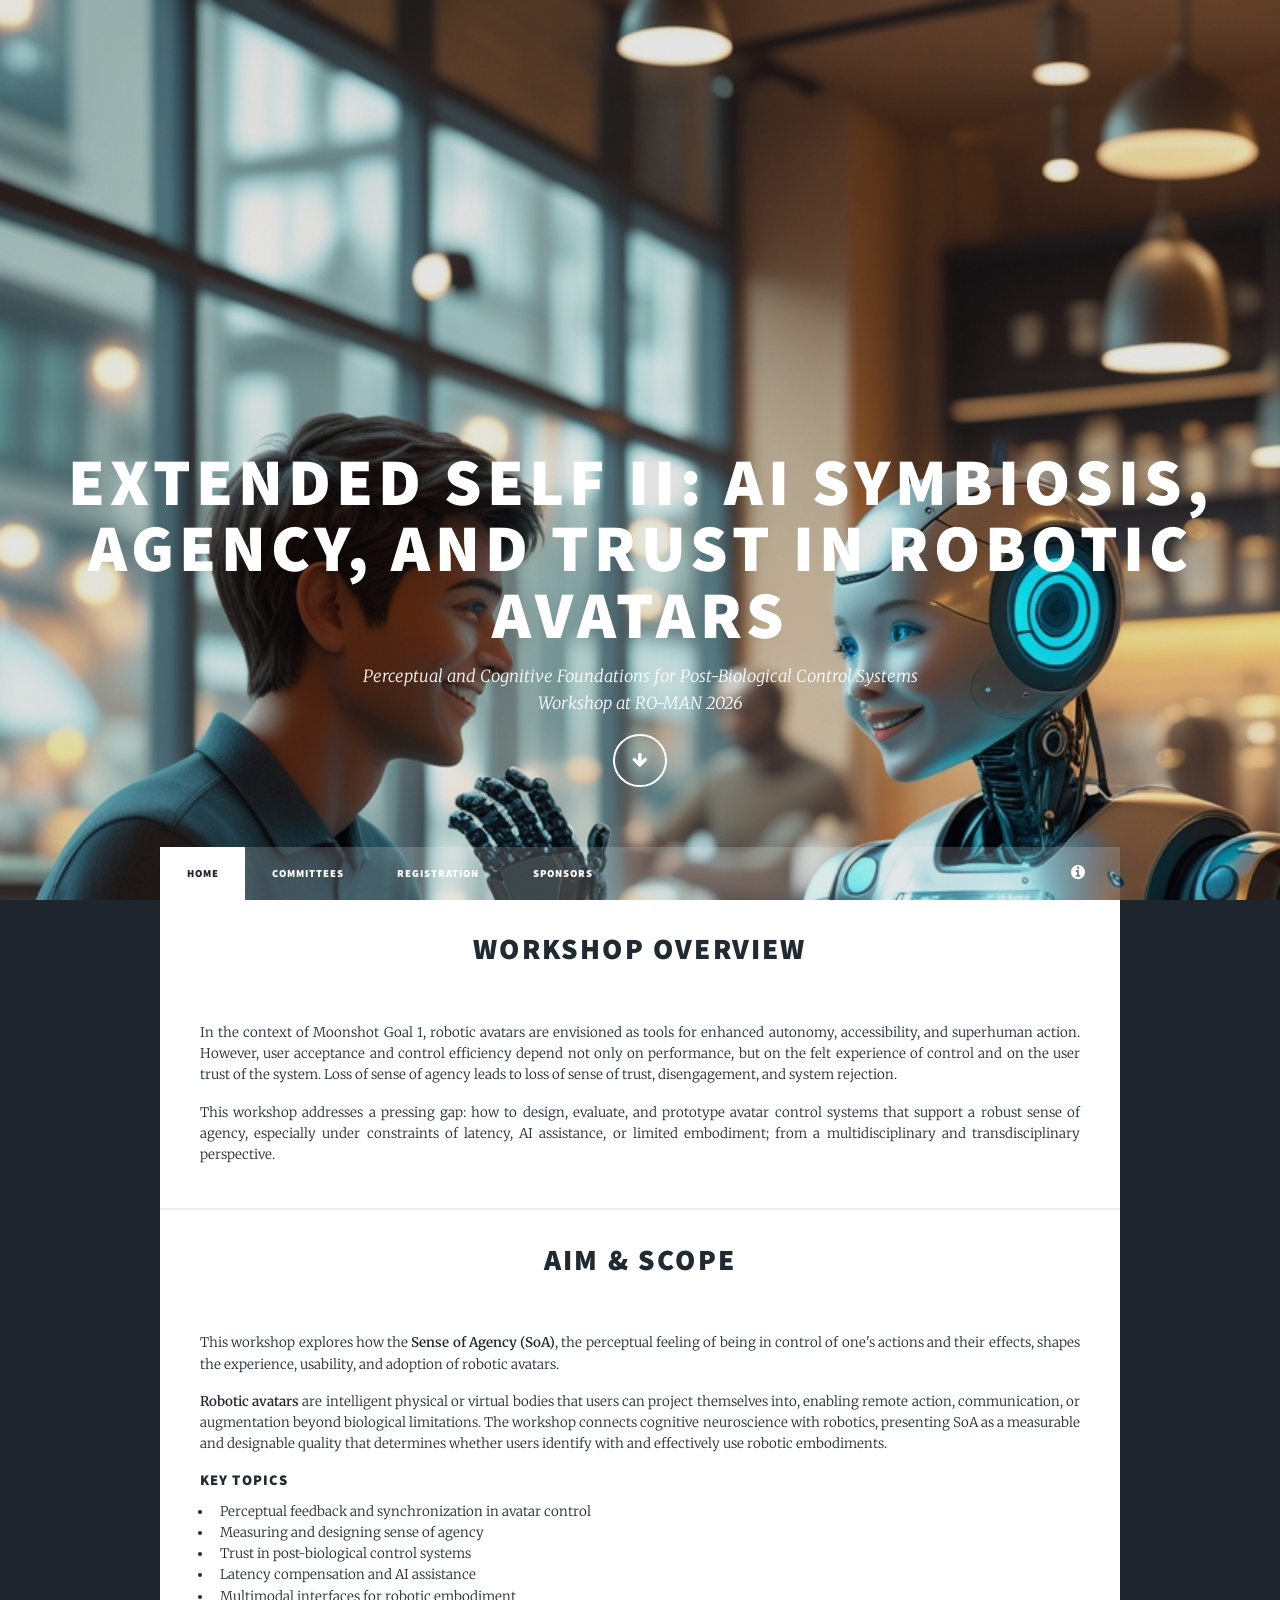
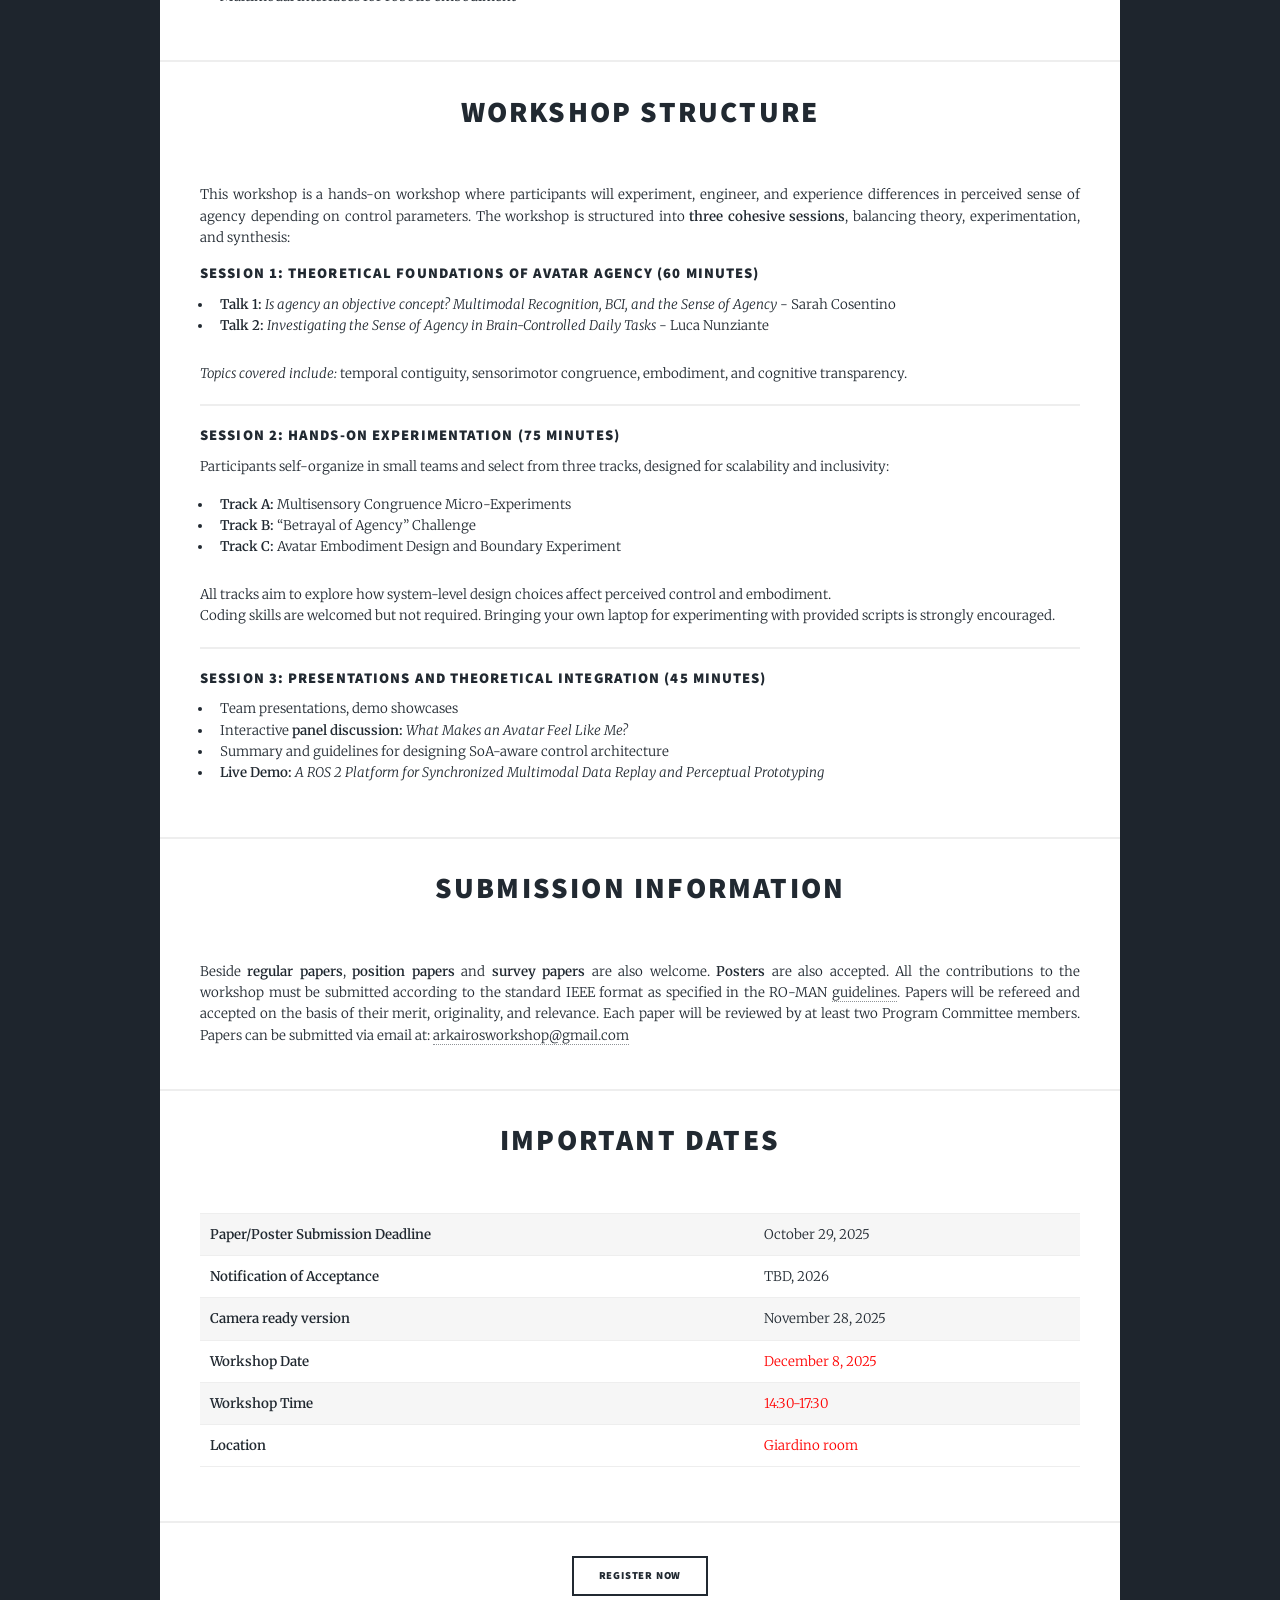
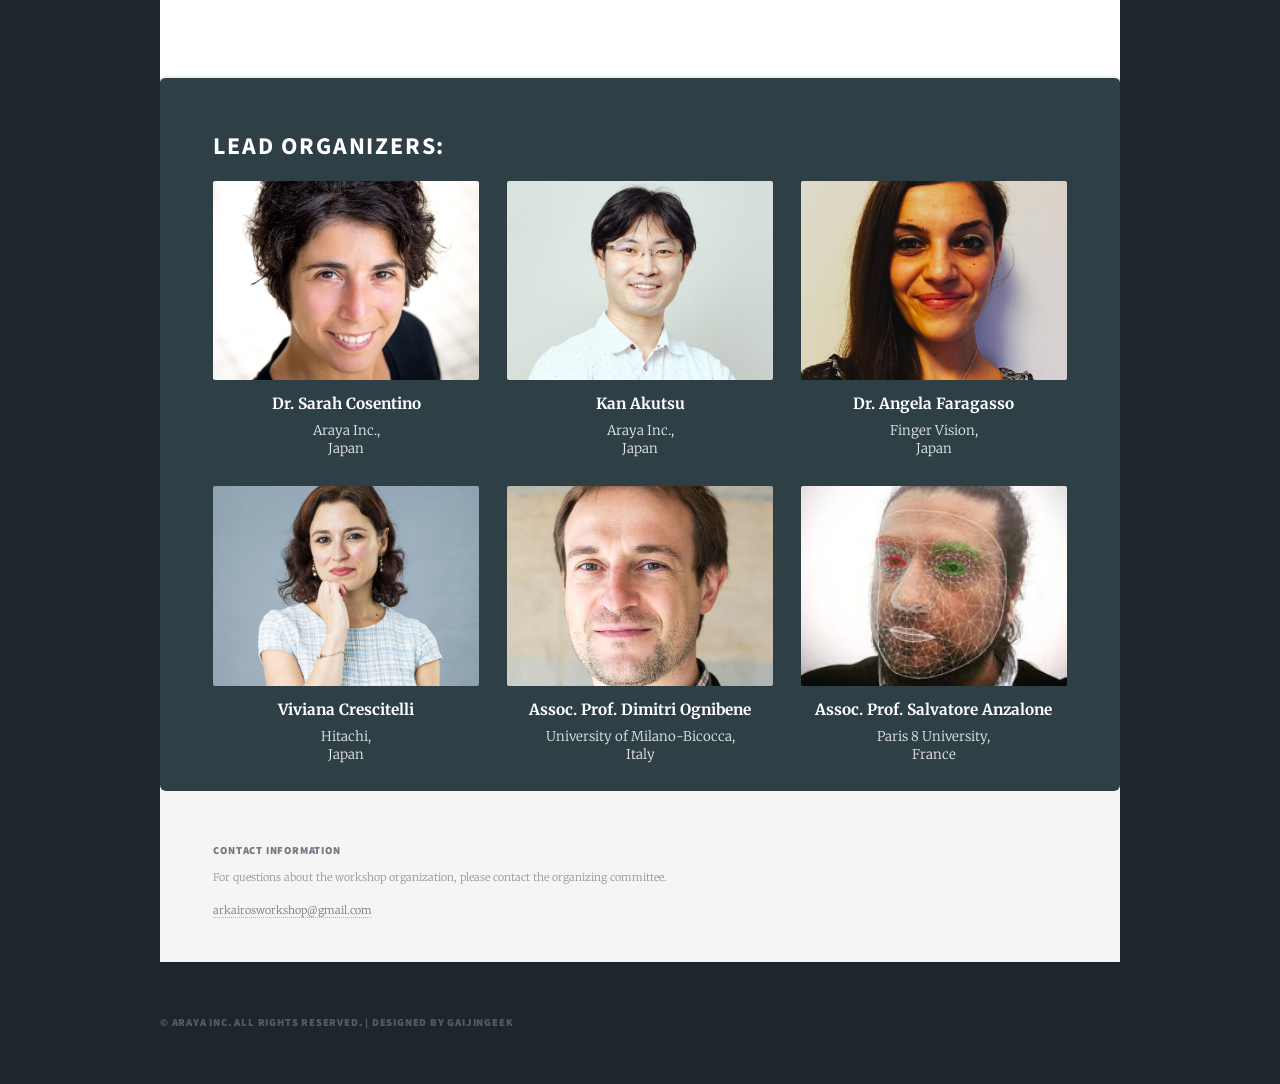
==== index.html @ e5a33636 "Initial 2026 Arkairos workshop website" ====
﻿<!DOCTYPE HTML>
<!--
	Massively by HTML5 UP
	html5up.net | @ajlkn
	Free for personal and commercial use under the CCA 3.0 license (html5up.net/license)
-->
<html>
	<head>
		<title>Extended Self II: AI Symbiosis, Agency, and Trust in Robotic Avatars</title>
		<meta charset="utf-8" />
		<meta name="viewport" content="width=device-width, initial-scale=1, user-scalable=no" />
		<link rel="stylesheet" href="assets/css/main.css" />
		<noscript><link rel="stylesheet" href="assets/css/noscript.css" /></noscript>
		<link rel="icon" href="images/favicon-16x16.png" type="image/png" sizes="16x16"/>
	</head>
	<body class="is-loading">

		<!-- Wrapper -->
			<div id="wrapper" class="fade-in">

				<!-- Intro -->
					<div id="intro">
						<h1>Extended Self II: AI Symbiosis, Agency, and Trust in Robotic Avatars<br />
						</h1>
						<p>Perceptual and Cognitive Foundations for Post-Biological Control Systems<br />
						Workshop at RO-MAN 2026</p>
						<ul class="actions">
							<li><a href="#header" class="button icon solo fa-arrow-down scrolly">Continue</a></li>
						</ul>
					</div>

				<!-- Header -->
					<header id="header">
						<a href="https://ro-man2026.org/" class="logo"> RO-MAN 2026 </a>
					</header>

				<!-- Nav -->
					<nav id="nav">
						<ul class="links">
							<li class="active"><a href="index.html">Home</a></li>
							<!-- <li><a href="gallery.html">Gallery</a></li> -->
							<li><a href="organizers.html">Committees</a></li>
							<li><a href="registration.html">Registration</a></li>
							<!-- <li><a href="program.html">Program</a></li> -->
							<!-- <li><a href="contributions.html">Contributions</a></li> -->
							<li><a href="sponsors.html">Sponsors</a></li>
						</ul>
						<ul class="icons">
							<li><a href="https://www.jst.go.jp/moonshot/en/program/goal1/index.html" class="icon fa-info-circle"><span class="label">MOONSHOT Goal1</span></a></li>
						</ul>
					</nav>

				<!-- Main -->
					<div id="main">

						<!-- Featured Post -->
							<article class="post featured">
								<header class="major">
									<h2>Workshop Overview</h2>
								</header>
								<p>
									In the context of Moonshot Goal 1, robotic avatars are envisioned as tools for enhanced autonomy, accessibility, and superhuman action. However, user acceptance and control efficiency depend not only on performance, but on the felt experience of control and on the user trust of the system. Loss of sense of agency leads to loss of sense of trust, disengagement, and system rejection.
								</p>
								<p>
									This workshop addresses a pressing gap: how to design, evaluate, and prototype avatar control systems that support a robust sense of agency, especially under constraints of latency, AI assistance, or limited embodiment; from a multidisciplinary and transdisciplinary perspective.
								</p>
							</article>

							<!-- Aim & Scope -->
							<article class="post">
								<header class="major">
									<h2>Aim & Scope</h2>
								</header>
								<p>
									This workshop explores how the <strong>Sense of Agency (SoA)</strong>, the perceptual feeling of being in control of one's actions and their effects, shapes the experience, usability, and adoption of robotic avatars.
								</p>
								<p>
									<strong>Robotic avatars</strong> are intelligent physical or virtual bodies that users can project themselves into, enabling remote action, communication, or augmentation beyond biological limitations. The workshop connects cognitive neuroscience with robotics, presenting SoA as a measurable and designable quality that determines whether users identify with and effectively use robotic embodiments.
								</p>
								<h3>Key Topics</h3>
								<ul>
									<li>Perceptual feedback and synchronization in avatar control</li>
									<li>Measuring and designing sense of agency</li>
									<li>Trust in post-biological control systems</li>
									<li>Latency compensation and AI assistance</li>
									<li>Multimodal interfaces for robotic embodiment</li>
								</ul>
							</article>
							
							<!-- Workshop Structure -->
							<article class="post">
								<header class="major">
									<h2>Workshop Structure</h2>
								</header>
							
							<p>This workshop is a hands-on workshop where participants will experiment, engineer, and experience
								differences in perceived sense of agency depending on control parameters.  
								The workshop is structured into <strong>three cohesive sessions</strong>, balancing theory, experimentation, and synthesis:</p>

							<h3>Session 1: Theoretical Foundations of Avatar Agency (60 minutes)</h3>
							<ul>
								<li><strong>Talk 1:</strong> <em>Is agency an objective concept? Multimodal Recognition, BCI, and the Sense of Agency</em> - Sarah Cosentino</li>
								<li><strong>Talk 2:</strong> <em>Investigating the Sense of Agency in Brain-Controlled Daily Tasks</em> - Luca Nunziante</li>
							</ul>
							<p><em>Topics covered include:</em> temporal contiguity, sensorimotor congruence, embodiment, and cognitive transparency.</p>

							<hr />

							<h3>Session 2: Hands‑On Experimentation (75 minutes)</h3>
							<p>Participants self‑organize in small teams and select from three tracks, designed for scalability and inclusivity:</p>
							<ul>
								<li><strong>Track A:</strong> Multisensory Congruence Micro-Experiments</li>
								<li><strong>Track B:</strong> “Betrayal of Agency” Challenge</li>
								<li><strong>Track C:</strong> Avatar Embodiment Design and Boundary Experiment</li>
							</ul>
							<p>All tracks aim to explore how system‑level design choices affect perceived control and embodiment.</br>
								Coding skills are welcomed but not required. 
								Bringing your own laptop for experimenting with provided scripts is strongly encouraged.</p>

							<hr />

							<h3>Session 3: Presentations and Theoretical Integration (45 minutes)</h3>
							<ul>
								<li>Team presentations, demo showcases</li>
								<li>Interactive <strong>panel discussion:</strong> <em>What Makes an Avatar Feel Like Me?</em></li>
								<li>Summary and guidelines for designing SoA‑aware control architecture</li>
								<li><strong>Live Demo:</strong> <em>A ROS 2 Platform for Synchronized Multimodal Data Replay and Perceptual Prototyping</em></li>
							</ul>
							</article>

							<!-- SUBMISSION INFORMATION -->
							<article class="post">
								<header class="major">
									<h2>Submission Information</h2>
								</header>
								<p>Beside <strong>regular papers</strong>, <strong>position papers</strong> and <strong>survey papers</strong> are also welcome. 
									<strong>Posters</strong> are also accepted. All the contributions to the workshop must be submitted according to the standard 
									IEEE format as specified in the RO-MAN <a href="https://ro-man2026.org/"><span class="label">guidelines</span></a>. 
									Papers will be refereed and accepted on the basis of their merit, originality, and relevance. Each paper will be reviewed by 
									at least two Program Committee members. Papers can be submitted via email at: <a href="mailto:arkairosworkshop@gmail.com">arkairosworkshop@gmail.com</a> 
									<!-- Papers must be submitted electronically in PDF, using this link: https://easychair.org/conferences/?conf=ArKaiROS2026 --> </p>
							</article>

							<!-- Important Dates -->
							<article class="post">
								<header class="major">
									<h2>Important Dates</h2>
								</header>
								<div class="table-wrapper">
									<table>
										<tbody>
											<tr>
												<td><strong>Paper/Poster Submission Deadline</strong></td>
												<td>October 29, 2025</td>
											</tr>
											<tr>
												<td><strong>Notification of Acceptance</strong></td>
												<td>TBD, 2026</td>
											</tr>
											<tr>
												<td><strong>Camera ready version</strong></td>
												<td>November 28, 2025</td>
											</tr>
											<tr>
												<td><strong>Workshop Date</strong></td>
												<td><span style="color:red;">December 8, 2025</span></td>
											</tr>
											<tr>
												<td><strong>Workshop Time</strong></td>
												<td><span style="color:red;">14:30-17:30</span></td>
											</tr>
											<tr>
												<td><strong>Location</strong></td>
												<td><span style="color:red;">Giardino room</span></td>
											</tr>
										</tbody>
									</table>
								</div>
							</article>


							<!-- REGISTRATION INFORMATION -->
							<article class="post">
								<header class="major">
									<a href="registration.html" class="button primary">Register Now</a>
								</header>
							</article>

							<!-- Speakers Preview
							<article class="post">
								<header class="major">
									<h2>Invited Speakers</h2>
								</header>
								<p>Our workshop features distinguished speakers from leading institutions worldwide, bringing expertise in cognitive neuroscience, robotics, and human-machine interaction.</p>
								
								<div class="row">
									<div class="col-4 col-12-medium">
										<div class="box">
											<h4>Dr. Sarah Cosentino</h4>
											<p><strong>Waseda University</strong><br>
											Social Robotics & Cognitive Systems</p>
										</div>
									</div>
									<div class="col-4 col-12-medium">
										<div class="box">
											<h4>Prof. Fabio Bonsignorio</h4>
											<p><strong>Scuola Superiore Sant'Anna</strong><br>
											Cognitive Robotics & Reproducible Research</p>
										</div>
									</div>
									<div class="col-4 col-12-medium">
										<div class="box">
											<h4>To be announced</h4>
											<p><strong>Additional speakers</strong><br>
											Coming soon</p>
										</div>
									</div>
								</div>
								
								<ul class="actions">
									<li><a href="organizers.html" class="button">View All Speakers & Organizers</a></li>
								</ul>
							</article>
							-->


							<!-- Organizers
							<article class="post">
								<header class="major">
									<h2>Organizers</h2>
								</header>
								<p>This summer school is organized by the IEEE RAS Technical Committee on Performance Evaluation and Benchmarking of Robotic and Automation Systems (TC-PEBRAS).</p>
								
								<div class="row">
									<div class="col-6 col-12-small">
										<h4>Technical Committee</h4>
										<p><strong>IEEE RAS TC-PEBRAS</strong><br>
										Performance Evaluation and Benchmarking of Robotic and Automation Systems</p>
									</div>
									<div class="col-6 col-12-small">
										<h4>Contact Information</h4>
										<p>For questions and inquiries, please contact the organizing committee through the IEEE RAS TC-PEBRAS official channels.</p>
									</div>
								</div>
							</article>
							-->

							<!-- Sponsors
							<article class="post">
								<header class="major">
									<h2>Sponsors & Support</h2>
								</header>
								<div class="row">
									<div class="col-6 col-12-small">
										<a href="#" class="image fit"><img src="images/TCP_logo.png" alt="TC-PEBRAS Logo" /></a>
									</div>
									<div class="col-6 col-12-small">
										<a href="#" class="image fit"><img src="images/IEEERAS.png" alt="IEEE RAS Logo" /></a>
									</div>
								</div>
							</article>
						-->

						<!-- Organizers -->
						<div class="organizers">
							<h2 style="color:#fff">Lead organizers:</h2>

							<div class="org-grid">
								<figure class="org-card">
								<img src="images/org/sarah.jpg" alt="Dr. Sarah Cosentino">
								<figcaption>
									<div class="org-name">Dr. Sarah Cosentino</div>
									<div class="org-aff">Araya Inc.,<br>Japan</div>
								</figcaption>
								</figure>

								<figure class="org-card">
								<img src="images/org/akutsu.jpeg" alt="Kan Akutsu">
								<figcaption>
									<div class="org-name">Kan Akutsu</div>
									<div class="org-aff">Araya Inc.,<br>Japan</div>
								</figcaption>
								</figure>

								<figure class="org-card">
								<img src="images/org/angela.png" alt="Dr. Angela Faragasso">
								<figcaption>
									<div class="org-name">Dr. Angela Faragasso</div>
									<div class="org-aff">Finger Vision,<br>Japan</div>
								</figcaption>
								</figure>

								<figure class="org-card">
								<img src="images/org/viviana.jpg" alt="Viviana Crescitelli">
								<figcaption>
									<div class="org-name">Viviana Crescitelli</div>
									<div class="org-aff">Hitachi,<br>Japan</div>
								</figcaption>
								</figure>

								<figure class="org-card">
								<img src="images/org/dimitri.jpg" alt="Assoc. Prof. Dimitri Ognibene">
								<figcaption>
									<div class="org-name">Assoc. Prof. Dimitri Ognibene</div>
									<div class="org-aff">University of Milano-Bicocca,<br>Italy</div>
								</figcaption>
								</figure>

								<figure class="org-card">
								<img src="images/org/salvatore.jpg" alt="Assoc. Prof. Salvatore Anzalone">
								<figcaption>
									<div class="org-name">Assoc. Prof. Salvatore Anzalone</div>
									<div class="org-aff">Paris 8 University,<br>France</div>
								</figcaption>
								</figure>
							</div>
						</div>

						<style>
						.organizers{
							background:#2f3f46; color:#fff;
							padding:28px 20px; border-radius:6px;
						}
						.organizers h2{
							margin:0 0 18px; font-weight:700; font-size:1.8rem;
						}
						.org-grid{
							display:grid; gap:28px;
							grid-template-columns:repeat(3, minmax(220px, 1fr));
							align-items:start;
						}
						.org-card{ margin:0; text-align:center }
						.org-card img{
							width:100%; aspect-ratio:4/3; object-fit:cover;
							display:block; border-radius:2px; background:#fff;
						}
						.org-name{
							margin-top:12px; font-weight:700; font-size:1.15rem;
						}
						.org-aff{
							margin-top:6px; opacity:.9; font-size:1rem; line-height:1.35;
						}
						@media (max-width:900px){ .org-grid{ grid-template-columns:repeat(2,1fr) } }
						@media (max-width:560px){ .org-grid{ grid-template-columns:1fr } }
						</style>


					</div>

				<!-- Footer -->
					<footer id="footer">
						<section>
							<h3>Contact Information</h3>
							<p>For questions about the workshop organization, please contact the organizing committee.</p>
							<p class="email">
								<a href="mailto:arkairosworkshop@gmail.com">arkairosworkshop@gmail.com</a>
							</p>
						</section>
					</footer>
					

				<!-- Copyright -->
					<div id="copyright">
						<p>© Araya Inc. All rights reserved. | Designed by gaijingeek</p>
					</div>

			</div>

		<!-- Scripts -->
			<script src="assets/js/jquery.min.js"></script>
			<script src="assets/js/jquery.scrollex.min.js"></script>
			<script src="assets/js/jquery.scrolly.min.js"></script>
			<script src="assets/js/skel.min.js"></script>
			<script src="assets/js/util.js"></script>
			<script src="assets/js/main.js"></script>

	</body>
</html>
---- assets/css/main.css ----
@import url(font-awesome.min.css);
@import url("https://fonts.googleapis.com/css?family=Merriweather:300,700,300italic,700italic|Source+Sans+Pro:900");

/*
	Massively by HTML5 UP
	html5up.net | @ajlkn
	Free for personal and commercial use under the CCA 3.0 license (html5up.net/license)
*/

/* Reset */

	html, body, div, span, applet, object, iframe, h1, h2, h3, h4, h5, h6, p, blockquote, pre, a, abbr, acronym, address, big, cite, code, del, dfn, em, img, ins, kbd, q, s, samp, small, strike, strong, sub, sup, tt, var, b, u, i, center, dl, dt, dd, ol, ul, li, fieldset, form, label, legend, table, caption, tbody, tfoot, thead, tr, th, td, article, aside, canvas, details, embed, figure, figcaption, footer, header, hgroup, menu, nav, output, ruby, section, summary, time, mark, audio, video {
		margin: 0;
		padding: 0;
		border: 0;
		font-size: 100%;
		font: inherit;
		vertical-align: baseline;
	}

	article, aside, details, figcaption, figure, footer, header, hgroup, menu, nav, section {
		display: block;
	}

	body {
		line-height: 1;
	}

	ol, ul {
		list-style: none;
	}

	blockquote, q {
		quotes: none;
	}

	blockquote:before, blockquote:after, q:before, q:after {
		content: '';
		content: none;
	}

	table {
		border-collapse: collapse;
		border-spacing: 0;
	}

	body {
		-webkit-text-size-adjust: none;
	}

/* Box Model */

	*, *:before, *:after {
		-moz-box-sizing: border-box;
		-webkit-box-sizing: border-box;
		box-sizing: border-box;
	}

/* Grid */

	.row {
		border-bottom: solid 1px transparent;
		-moz-box-sizing: border-box;
		-webkit-box-sizing: border-box;
		box-sizing: border-box;
	}

	.row > * {
		float: left;
		-moz-box-sizing: border-box;
		-webkit-box-sizing: border-box;
		box-sizing: border-box;
	}

	.row:after, .row:before {
		content: '';
		display: block;
		clear: both;
		height: 0;
	}

	.row.uniform > * > :first-child {
		margin-top: 0;
	}

	.row.uniform > * > :last-child {
		margin-bottom: 0;
	}

	.row.\30 \25 > * {
		padding: 0 0 0 0rem;
	}

	.row.\30 \25 {
		margin: 0 0 -1px 0rem;
	}

	.row.uniform.\30 \25 > * {
		padding: 0rem 0 0 0rem;
	}

	.row.uniform.\30 \25 {
		margin: 0rem 0 -1px 0rem;
	}

	.row > * {
		padding: 0 0 0 1.5rem;
	}

	.row {
		margin: 0 0 -1px -1.5rem;
	}

	.row.uniform > * {
		padding: 1.5rem 0 0 1.5rem;
	}

	.row.uniform {
		margin: -1.5rem 0 -1px -1.5rem;
	}

	.row.\32 00\25 > * {
		padding: 0 0 0 3rem;
	}

	.row.\32 00\25 {
		margin: 0 0 -1px -3rem;
	}

	.row.uniform.\32 00\25 > * {
		padding: 3rem 0 0 3rem;
	}

	.row.uniform.\32 00\25 {
		margin: -3rem 0 -1px -3rem;
	}

	.row.\31 50\25 > * {
		padding: 0 0 0 2.25rem;
	}

	.row.\31 50\25 {
		margin: 0 0 -1px -2.25rem;
	}

	.row.uniform.\31 50\25 > * {
		padding: 2.25rem 0 0 2.25rem;
	}

	.row.uniform.\31 50\25 {
		margin: -2.25rem 0 -1px -2.25rem;
	}

	.row.\35 0\25 > * {
		padding: 0 0 0 0.75rem;
	}

	.row.\35 0\25 {
		margin: 0 0 -1px -0.75rem;
	}

	.row.uniform.\35 0\25 > * {
		padding: 0.75rem 0 0 0.75rem;
	}

	.row.uniform.\35 0\25 {
		margin: -0.75rem 0 -1px -0.75rem;
	}

	.row.\32 5\25 > * {
		padding: 0 0 0 0.375rem;
	}

	.row.\32 5\25 {
		margin: 0 0 -1px -0.375rem;
	}

	.row.uniform.\32 5\25 > * {
		padding: 0.375rem 0 0 0.375rem;
	}

	.row.uniform.\32 5\25 {
		margin: -0.375rem 0 -1px -0.375rem;
	}

	.\31 2u, .\31 2u\24 {
		width: 100%;
		clear: none;
		margin-left: 0;
	}

	.\31 1u, .\31 1u\24 {
		width: 91.6666666667%;
		clear: none;
		margin-left: 0;
	}

	.\31 0u, .\31 0u\24 {
		width: 83.3333333333%;
		clear: none;
		margin-left: 0;
	}

	.\39 u, .\39 u\24 {
		width: 75%;
		clear: none;
		margin-left: 0;
	}

	.\38 u, .\38 u\24 {
		width: 66.6666666667%;
		clear: none;
		margin-left: 0;
	}

	.\37 u, .\37 u\24 {
		width: 58.3333333333%;
		clear: none;
		margin-left: 0;
	}

	.\36 u, .\36 u\24 {
		width: 50%;
		clear: none;
		margin-left: 0;
	}

	.\35 u, .\35 u\24 {
		width: 41.6666666667%;
		clear: none;
		margin-left: 0;
	}

	.\34 u, .\34 u\24 {
		width: 33.3333333333%;
		clear: none;
		margin-left: 0;
	}

	.\33 u, .\33 u\24 {
		width: 25%;
		clear: none;
		margin-left: 0;
	}

	.\32 u, .\32 u\24 {
		width: 16.6666666667%;
		clear: none;
		margin-left: 0;
	}

	.\31 u, .\31 u\24 {
		width: 8.3333333333%;
		clear: none;
		margin-left: 0;
	}

	.\31 2u\24 + *,
	.\31 1u\24 + *,
	.\31 0u\24 + *,
	.\39 u\24 + *,
	.\38 u\24 + *,
	.\37 u\24 + *,
	.\36 u\24 + *,
	.\35 u\24 + *,
	.\34 u\24 + *,
	.\33 u\24 + *,
	.\32 u\24 + *,
	.\31 u\24 + * {
		clear: left;
	}

	.\-11u {
		margin-left: 91.66667%;
	}

	.\-10u {
		margin-left: 83.33333%;
	}

	.\-9u {
		margin-left: 75%;
	}

	.\-8u {
		margin-left: 66.66667%;
	}

	.\-7u {
		margin-left: 58.33333%;
	}

	.\-6u {
		margin-left: 50%;
	}

	.\-5u {
		margin-left: 41.66667%;
	}

	.\-4u {
		margin-left: 33.33333%;
	}

	.\-3u {
		margin-left: 25%;
	}

	.\-2u {
		margin-left: 16.66667%;
	}

	.\-1u {
		margin-left: 8.33333%;
	}

	@media screen and (max-width: 1680px) {

		.row > * {
			padding: 0 0 0 1.5rem;
		}

		.row {
			margin: 0 0 -1px -1.5rem;
		}

		.row.uniform > * {
			padding: 1.5rem 0 0 1.5rem;
		}

		.row.uniform {
			margin: -1.5rem 0 -1px -1.5rem;
		}

		.row.\32 00\25 > * {
			padding: 0 0 0 3rem;
		}

		.row.\32 00\25 {
			margin: 0 0 -1px -3rem;
		}

		.row.uniform.\32 00\25 > * {
			padding: 3rem 0 0 3rem;
		}

		.row.uniform.\32 00\25 {
			margin: -3rem 0 -1px -3rem;
		}

		.row.\31 50\25 > * {
			padding: 0 0 0 2.25rem;
		}

		.row.\31 50\25 {
			margin: 0 0 -1px -2.25rem;
		}

		.row.uniform.\31 50\25 > * {
			padding: 2.25rem 0 0 2.25rem;
		}

		.row.uniform.\31 50\25 {
			margin: -2.25rem 0 -1px -2.25rem;
		}

		.row.\35 0\25 > * {
			padding: 0 0 0 0.75rem;
		}

		.row.\35 0\25 {
			margin: 0 0 -1px -0.75rem;
		}

		.row.uniform.\35 0\25 > * {
			padding: 0.75rem 0 0 0.75rem;
		}

		.row.uniform.\35 0\25 {
			margin: -0.75rem 0 -1px -0.75rem;
		}

		.row.\32 5\25 > * {
			padding: 0 0 0 0.375rem;
		}

		.row.\32 5\25 {
			margin: 0 0 -1px -0.375rem;
		}

		.row.uniform.\32 5\25 > * {
			padding: 0.375rem 0 0 0.375rem;
		}

		.row.uniform.\32 5\25 {
			margin: -0.375rem 0 -1px -0.375rem;
		}

		.\31 2u\28xlarge\29, .\31 2u\24\28xlarge\29 {
			width: 100%;
			clear: none;
			margin-left: 0;
		}

		.\31 1u\28xlarge\29, .\31 1u\24\28xlarge\29 {
			width: 91.6666666667%;
			clear: none;
			margin-left: 0;
		}

		.\31 0u\28xlarge\29, .\31 0u\24\28xlarge\29 {
			width: 83.3333333333%;
			clear: none;
			margin-left: 0;
		}

		.\39 u\28xlarge\29, .\39 u\24\28xlarge\29 {
			width: 75%;
			clear: none;
			margin-left: 0;
		}

		.\38 u\28xlarge\29, .\38 u\24\28xlarge\29 {
			width: 66.6666666667%;
			clear: none;
			margin-left: 0;
		}

		.\37 u\28xlarge\29, .\37 u\24\28xlarge\29 {
			width: 58.3333333333%;
			clear: none;
			margin-left: 0;
		}

		.\36 u\28xlarge\29, .\36 u\24\28xlarge\29 {
			width: 50%;
			clear: none;
			margin-left: 0;
		}

		.\35 u\28xlarge\29, .\35 u\24\28xlarge\29 {
			width: 41.6666666667%;
			clear: none;
			margin-left: 0;
		}

		.\34 u\28xlarge\29, .\34 u\24\28xlarge\29 {
			width: 33.3333333333%;
			clear: none;
			margin-left: 0;
		}

		.\33 u\28xlarge\29, .\33 u\24\28xlarge\29 {
			width: 25%;
			clear: none;
			margin-left: 0;
		}

		.\32 u\28xlarge\29, .\32 u\24\28xlarge\29 {
			width: 16.6666666667%;
			clear: none;
			margin-left: 0;
		}

		.\31 u\28xlarge\29, .\31 u\24\28xlarge\29 {
			width: 8.3333333333%;
			clear: none;
			margin-left: 0;
		}

		.\31 2u\24\28xlarge\29 + *,
		.\31 1u\24\28xlarge\29 + *,
		.\31 0u\24\28xlarge\29 + *,
		.\39 u\24\28xlarge\29 + *,
		.\38 u\24\28xlarge\29 + *,
		.\37 u\24\28xlarge\29 + *,
		.\36 u\24\28xlarge\29 + *,
		.\35 u\24\28xlarge\29 + *,
		.\34 u\24\28xlarge\29 + *,
		.\33 u\24\28xlarge\29 + *,
		.\32 u\24\28xlarge\29 + *,
		.\31 u\24\28xlarge\29 + * {
			clear: left;
		}

		.\-11u\28xlarge\29 {
			margin-left: 91.66667%;
		}

		.\-10u\28xlarge\29 {
			margin-left: 83.33333%;
		}

		.\-9u\28xlarge\29 {
			margin-left: 75%;
		}

		.\-8u\28xlarge\29 {
			margin-left: 66.66667%;
		}

		.\-7u\28xlarge\29 {
			margin-left: 58.33333%;
		}

		.\-6u\28xlarge\29 {
			margin-left: 50%;
		}

		.\-5u\28xlarge\29 {
			margin-left: 41.66667%;
		}

		.\-4u\28xlarge\29 {
			margin-left: 33.33333%;
		}

		.\-3u\28xlarge\29 {
			margin-left: 25%;
		}

		.\-2u\28xlarge\29 {
			margin-left: 16.66667%;
		}

		.\-1u\28xlarge\29 {
			margin-left: 8.33333%;
		}

	}

	@media screen and (max-width: 1280px) {

		.row > * {
			padding: 0 0 0 1.5rem;
		}

		.row {
			margin: 0 0 -1px -1.5rem;
		}

		.row.uniform > * {
			padding: 1.5rem 0 0 1.5rem;
		}

		.row.uniform {
			margin: -1.5rem 0 -1px -1.5rem;
		}

		.row.\32 00\25 > * {
			padding: 0 0 0 3rem;
		}

		.row.\32 00\25 {
			margin: 0 0 -1px -3rem;
		}

		.row.uniform.\32 00\25 > * {
			padding: 3rem 0 0 3rem;
		}

		.row.uniform.\32 00\25 {
			margin: -3rem 0 -1px -3rem;
		}

		.row.\31 50\25 > * {
			padding: 0 0 0 2.25rem;
		}

		.row.\31 50\25 {
			margin: 0 0 -1px -2.25rem;
		}

		.row.uniform.\31 50\25 > * {
			padding: 2.25rem 0 0 2.25rem;
		}

		.row.uniform.\31 50\25 {
			margin: -2.25rem 0 -1px -2.25rem;
		}

		.row.\35 0\25 > * {
			padding: 0 0 0 0.75rem;
		}

		.row.\35 0\25 {
			margin: 0 0 -1px -0.75rem;
		}

		.row.uniform.\35 0\25 > * {
			padding: 0.75rem 0 0 0.75rem;
		}

		.row.uniform.\35 0\25 {
			margin: -0.75rem 0 -1px -0.75rem;
		}

		.row.\32 5\25 > * {
			padding: 0 0 0 0.375rem;
		}

		.row.\32 5\25 {
			margin: 0 0 -1px -0.375rem;
		}

		.row.uniform.\32 5\25 > * {
			padding: 0.375rem 0 0 0.375rem;
		}

		.row.uniform.\32 5\25 {
			margin: -0.375rem 0 -1px -0.375rem;
		}

		.\31 2u\28large\29, .\31 2u\24\28large\29 {
			width: 100%;
			clear: none;
			margin-left: 0;
		}

		.\31 1u\28large\29, .\31 1u\24\28large\29 {
			width: 91.6666666667%;
			clear: none;
			margin-left: 0;
		}

		.\31 0u\28large\29, .\31 0u\24\28large\29 {
			width: 83.3333333333%;
			clear: none;
			margin-left: 0;
		}

		.\39 u\28large\29, .\39 u\24\28large\29 {
			width: 75%;
			clear: none;
			margin-left: 0;
		}

		.\38 u\28large\29, .\38 u\24\28large\29 {
			width: 66.6666666667%;
			clear: none;
			margin-left: 0;
		}

		.\37 u\28large\29, .\37 u\24\28large\29 {
			width: 58.3333333333%;
			clear: none;
			margin-left: 0;
		}

		.\36 u\28large\29, .\36 u\24\28large\29 {
			width: 50%;
			clear: none;
			margin-left: 0;
		}

		.\35 u\28large\29, .\35 u\24\28large\29 {
			width: 41.6666666667%;
			clear: none;
			margin-left: 0;
		}

		.\34 u\28large\29, .\34 u\24\28large\29 {
			width: 33.3333333333%;
			clear: none;
			margin-left: 0;
		}

		.\33 u\28large\29, .\33 u\24\28large\29 {
			width: 25%;
			clear: none;
			margin-left: 0;
		}

		.\32 u\28large\29, .\32 u\24\28large\29 {
			width: 16.6666666667%;
			clear: none;
			margin-left: 0;
		}

		.\31 u\28large\29, .\31 u\24\28large\29 {
			width: 8.3333333333%;
			clear: none;
			margin-left: 0;
		}

		.\31 2u\24\28large\29 + *,
		.\31 1u\24\28large\29 + *,
		.\31 0u\24\28large\29 + *,
		.\39 u\24\28large\29 + *,
		.\38 u\24\28large\29 + *,
		.\37 u\24\28large\29 + *,
		.\36 u\24\28large\29 + *,
		.\35 u\24\28large\29 + *,
		.\34 u\24\28large\29 + *,
		.\33 u\24\28large\29 + *,
		.\32 u\24\28large\29 + *,
		.\31 u\24\28large\29 + * {
			clear: left;
		}

		.\-11u\28large\29 {
			margin-left: 91.66667%;
		}

		.\-10u\28large\29 {
			margin-left: 83.33333%;
		}

		.\-9u\28large\29 {
			margin-left: 75%;
		}

		.\-8u\28large\29 {
			margin-left: 66.66667%;
		}

		.\-7u\28large\29 {
			margin-left: 58.33333%;
		}

		.\-6u\28large\29 {
			margin-left: 50%;
		}

		.\-5u\28large\29 {
			margin-left: 41.66667%;
		}

		.\-4u\28large\29 {
			margin-left: 33.33333%;
		}

		.\-3u\28large\29 {
			margin-left: 25%;
		}

		.\-2u\28large\29 {
			margin-left: 16.66667%;
		}

		.\-1u\28large\29 {
			margin-left: 8.33333%;
		}

	}

	@media screen and (max-width: 980px) {

		.row > * {
			padding: 0 0 0 1.5rem;
		}

		.row {
			margin: 0 0 -1px -1.5rem;
		}

		.row.uniform > * {
			padding: 1.5rem 0 0 1.5rem;
		}

		.row.uniform {
			margin: -1.5rem 0 -1px -1.5rem;
		}

		.row.\32 00\25 > * {
			padding: 0 0 0 3rem;
		}

		.row.\32 00\25 {
			margin: 0 0 -1px -3rem;
		}

		.row.uniform.\32 00\25 > * {
			padding: 3rem 0 0 3rem;
		}

		.row.uniform.\32 00\25 {
			margin: -3rem 0 -1px -3rem;
		}

		.row.\31 50\25 > * {
			padding: 0 0 0 2.25rem;
		}

		.row.\31 50\25 {
			margin: 0 0 -1px -2.25rem;
		}

		.row.uniform.\31 50\25 > * {
			padding: 2.25rem 0 0 2.25rem;
		}

		.row.uniform.\31 50\25 {
			margin: -2.25rem 0 -1px -2.25rem;
		}

		.row.\35 0\25 > * {
			padding: 0 0 0 0.75rem;
		}

		.row.\35 0\25 {
			margin: 0 0 -1px -0.75rem;
		}

		.row.uniform.\35 0\25 > * {
			padding: 0.75rem 0 0 0.75rem;
		}

		.row.uniform.\35 0\25 {
			margin: -0.75rem 0 -1px -0.75rem;
		}

		.row.\32 5\25 > * {
			padding: 0 0 0 0.375rem;
		}

		.row.\32 5\25 {
			margin: 0 0 -1px -0.375rem;
		}

		.row.uniform.\32 5\25 > * {
			padding: 0.375rem 0 0 0.375rem;
		}

		.row.uniform.\32 5\25 {
			margin: -0.375rem 0 -1px -0.375rem;
		}

		.\31 2u\28medium\29, .\31 2u\24\28medium\29 {
			width: 100%;
			clear: none;
			margin-left: 0;
		}

		.\31 1u\28medium\29, .\31 1u\24\28medium\29 {
			width: 91.6666666667%;
			clear: none;
			margin-left: 0;
		}

		.\31 0u\28medium\29, .\31 0u\24\28medium\29 {
			width: 83.3333333333%;
			clear: none;
			margin-left: 0;
		}

		.\39 u\28medium\29, .\39 u\24\28medium\29 {
			width: 75%;
			clear: none;
			margin-left: 0;
		}

		.\38 u\28medium\29, .\38 u\24\28medium\29 {
			width: 66.6666666667%;
			clear: none;
			margin-left: 0;
		}

		.\37 u\28medium\29, .\37 u\24\28medium\29 {
			width: 58.3333333333%;
			clear: none;
			margin-left: 0;
		}

		.\36 u\28medium\29, .\36 u\24\28medium\29 {
			width: 50%;
			clear: none;
			margin-left: 0;
		}

		.\35 u\28medium\29, .\35 u\24\28medium\29 {
			width: 41.6666666667%;
			clear: none;
			margin-left: 0;
		}

		.\34 u\28medium\29, .\34 u\24\28medium\29 {
			width: 33.3333333333%;
			clear: none;
			margin-left: 0;
		}

		.\33 u\28medium\29, .\33 u\24\28medium\29 {
			width: 25%;
			clear: none;
			margin-left: 0;
		}

		.\32 u\28medium\29, .\32 u\24\28medium\29 {
			width: 16.6666666667%;
			clear: none;
			margin-left: 0;
		}

		.\31 u\28medium\29, .\31 u\24\28medium\29 {
			width: 8.3333333333%;
			clear: none;
			margin-left: 0;
		}

		.\31 2u\24\28medium\29 + *,
		.\31 1u\24\28medium\29 + *,
		.\31 0u\24\28medium\29 + *,
		.\39 u\24\28medium\29 + *,
		.\38 u\24\28medium\29 + *,
		.\37 u\24\28medium\29 + *,
		.\36 u\24\28medium\29 + *,
		.\35 u\24\28medium\29 + *,
		.\34 u\24\28medium\29 + *,
		.\33 u\24\28medium\29 + *,
		.\32 u\24\28medium\29 + *,
		.\31 u\24\28medium\29 + * {
			clear: left;
		}

		.\-11u\28medium\29 {
			margin-left: 91.66667%;
		}

		.\-10u\28medium\29 {
			margin-left: 83.33333%;
		}

		.\-9u\28medium\29 {
			margin-left: 75%;
		}

		.\-8u\28medium\29 {
			margin-left: 66.66667%;
		}

		.\-7u\28medium\29 {
			margin-left: 58.33333%;
		}

		.\-6u\28medium\29 {
			margin-left: 50%;
		}

		.\-5u\28medium\29 {
			margin-left: 41.66667%;
		}

		.\-4u\28medium\29 {
			margin-left: 33.33333%;
		}

		.\-3u\28medium\29 {
			margin-left: 25%;
		}

		.\-2u\28medium\29 {
			margin-left: 16.66667%;
		}

		.\-1u\28medium\29 {
			margin-left: 8.33333%;
		}

	}

	@media screen and (max-width: 736px) {

		.row > * {
			padding: 0 0 0 1.5rem;
		}

		.row {
			margin: 0 0 -1px -1.5rem;
		}

		.row.uniform > * {
			padding: 1.5rem 0 0 1.5rem;
		}

		.row.uniform {
			margin: -1.5rem 0 -1px -1.5rem;
		}

		.row.\32 00\25 > * {
			padding: 0 0 0 3rem;
		}

		.row.\32 00\25 {
			margin: 0 0 -1px -3rem;
		}

		.row.uniform.\32 00\25 > * {
			padding: 3rem 0 0 3rem;
		}

		.row.uniform.\32 00\25 {
			margin: -3rem 0 -1px -3rem;
		}

		.row.\31 50\25 > * {
			padding: 0 0 0 2.25rem;
		}

		.row.\31 50\25 {
			margin: 0 0 -1px -2.25rem;
		}

		.row.uniform.\31 50\25 > * {
			padding: 2.25rem 0 0 2.25rem;
		}

		.row.uniform.\31 50\25 {
			margin: -2.25rem 0 -1px -2.25rem;
		}

		.row.\35 0\25 > * {
			padding: 0 0 0 0.75rem;
		}

		.row.\35 0\25 {
			margin: 0 0 -1px -0.75rem;
		}

		.row.uniform.\35 0\25 > * {
			padding: 0.75rem 0 0 0.75rem;
		}

		.row.uniform.\35 0\25 {
			margin: -0.75rem 0 -1px -0.75rem;
		}

		.row.\32 5\25 > * {
			padding: 0 0 0 0.375rem;
		}

		.row.\32 5\25 {
			margin: 0 0 -1px -0.375rem;
		}

		.row.uniform.\32 5\25 > * {
			padding: 0.375rem 0 0 0.375rem;
		}

		.row.uniform.\32 5\25 {
			margin: -0.375rem 0 -1px -0.375rem;
		}

		.\31 2u\28small\29, .\31 2u\24\28small\29 {
			width: 100%;
			clear: none;
			margin-left: 0;
		}

		.\31 1u\28small\29, .\31 1u\24\28small\29 {
			width: 91.6666666667%;
			clear: none;
			margin-left: 0;
		}

		.\31 0u\28small\29, .\31 0u\24\28small\29 {
			width: 83.3333333333%;
			clear: none;
			margin-left: 0;
		}

		.\39 u\28small\29, .\39 u\24\28small\29 {
			width: 75%;
			clear: none;
			margin-left: 0;
		}

		.\38 u\28small\29, .\38 u\24\28small\29 {
			width: 66.6666666667%;
			clear: none;
			margin-left: 0;
		}

		.\37 u\28small\29, .\37 u\24\28small\29 {
			width: 58.3333333333%;
			clear: none;
			margin-left: 0;
		}

		.\36 u\28small\29, .\36 u\24\28small\29 {
			width: 50%;
			clear: none;
			margin-left: 0;
		}

		.\35 u\28small\29, .\35 u\24\28small\29 {
			width: 41.6666666667%;
			clear: none;
			margin-left: 0;
		}

		.\34 u\28small\29, .\34 u\24\28small\29 {
			width: 33.3333333333%;
			clear: none;
			margin-left: 0;
		}

		.\33 u\28small\29, .\33 u\24\28small\29 {
			width: 25%;
			clear: none;
			margin-left: 0;
		}

		.\32 u\28small\29, .\32 u\24\28small\29 {
			width: 16.6666666667%;
			clear: none;
			margin-left: 0;
		}

		.\31 u\28small\29, .\31 u\24\28small\29 {
			width: 8.3333333333%;
			clear: none;
			margin-left: 0;
		}

		.\31 2u\24\28small\29 + *,
		.\31 1u\24\28small\29 + *,
		.\31 0u\24\28small\29 + *,
		.\39 u\24\28small\29 + *,
		.\38 u\24\28small\29 + *,
		.\37 u\24\28small\29 + *,
		.\36 u\24\28small\29 + *,
		.\35 u\24\28small\29 + *,
		.\34 u\24\28small\29 + *,
		.\33 u\24\28small\29 + *,
		.\32 u\24\28small\29 + *,
		.\31 u\24\28small\29 + * {
			clear: left;
		}

		.\-11u\28small\29 {
			margin-left: 91.66667%;
		}

		.\-10u\28small\29 {
			margin-left: 83.33333%;
		}

		.\-9u\28small\29 {
			margin-left: 75%;
		}

		.\-8u\28small\29 {
			margin-left: 66.66667%;
		}

		.\-7u\28small\29 {
			margin-left: 58.33333%;
		}

		.\-6u\28small\29 {
			margin-left: 50%;
		}

		.\-5u\28small\29 {
			margin-left: 41.66667%;
		}

		.\-4u\28small\29 {
			margin-left: 33.33333%;
		}

		.\-3u\28small\29 {
			margin-left: 25%;
		}

		.\-2u\28small\29 {
			margin-left: 16.66667%;
		}

		.\-1u\28small\29 {
			margin-left: 8.33333%;
		}

	}

	@media screen and (max-width: 480px) {

		.row > * {
			padding: 0 0 0 1.5rem;
		}

		.row {
			margin: 0 0 -1px -1.5rem;
		}

		.row.uniform > * {
			padding: 1.5rem 0 0 1.5rem;
		}

		.row.uniform {
			margin: -1.5rem 0 -1px -1.5rem;
		}

		.row.\32 00\25 > * {
			padding: 0 0 0 3rem;
		}

		.row.\32 00\25 {
			margin: 0 0 -1px -3rem;
		}

		.row.uniform.\32 00\25 > * {
			padding: 3rem 0 0 3rem;
		}

		.row.uniform.\32 00\25 {
			margin: -3rem 0 -1px -3rem;
		}

		.row.\31 50\25 > * {
			padding: 0 0 0 2.25rem;
		}

		.row.\31 50\25 {
			margin: 0 0 -1px -2.25rem;
		}

		.row.uniform.\31 50\25 > * {
			padding: 2.25rem 0 0 2.25rem;
		}

		.row.uniform.\31 50\25 {
			margin: -2.25rem 0 -1px -2.25rem;
		}

		.row.\35 0\25 > * {
			padding: 0 0 0 0.75rem;
		}

		.row.\35 0\25 {
			margin: 0 0 -1px -0.75rem;
		}

		.row.uniform.\35 0\25 > * {
			padding: 0.75rem 0 0 0.75rem;
		}

		.row.uniform.\35 0\25 {
			margin: -0.75rem 0 -1px -0.75rem;
		}

		.row.\32 5\25 > * {
			padding: 0 0 0 0.375rem;
		}

		.row.\32 5\25 {
			margin: 0 0 -1px -0.375rem;
		}

		.row.uniform.\32 5\25 > * {
			padding: 0.375rem 0 0 0.375rem;
		}

		.row.uniform.\32 5\25 {
			margin: -0.375rem 0 -1px -0.375rem;
		}

		.\31 2u\28xsmall\29, .\31 2u\24\28xsmall\29 {
			width: 100%;
			clear: none;
			margin-left: 0;
		}

		.\31 1u\28xsmall\29, .\31 1u\24\28xsmall\29 {
			width: 91.6666666667%;
			clear: none;
			margin-left: 0;
		}

		.\31 0u\28xsmall\29, .\31 0u\24\28xsmall\29 {
			width: 83.3333333333%;
			clear: none;
			margin-left: 0;
		}

		.\39 u\28xsmall\29, .\39 u\24\28xsmall\29 {
			width: 75%;
			clear: none;
			margin-left: 0;
		}

		.\38 u\28xsmall\29, .\38 u\24\28xsmall\29 {
			width: 66.6666666667%;
			clear: none;
			margin-left: 0;
		}

		.\37 u\28xsmall\29, .\37 u\24\28xsmall\29 {
			width: 58.3333333333%;
			clear: none;
			margin-left: 0;
		}

		.\36 u\28xsmall\29, .\36 u\24\28xsmall\29 {
			width: 50%;
			clear: none;
			margin-left: 0;
		}

		.\35 u\28xsmall\29, .\35 u\24\28xsmall\29 {
			width: 41.6666666667%;
			clear: none;
			margin-left: 0;
		}

		.\34 u\28xsmall\29, .\34 u\24\28xsmall\29 {
			width: 33.3333333333%;
			clear: none;
			margin-left: 0;
		}

		.\33 u\28xsmall\29, .\33 u\24\28xsmall\29 {
			width: 25%;
			clear: none;
			margin-left: 0;
		}

		.\32 u\28xsmall\29, .\32 u\24\28xsmall\29 {
			width: 16.6666666667%;
			clear: none;
			margin-left: 0;
		}

		.\31 u\28xsmall\29, .\31 u\24\28xsmall\29 {
			width: 8.3333333333%;
			clear: none;
			margin-left: 0;
		}

		.\31 2u\24\28xsmall\29 + *,
		.\31 1u\24\28xsmall\29 + *,
		.\31 0u\24\28xsmall\29 + *,
		.\39 u\24\28xsmall\29 + *,
		.\38 u\24\28xsmall\29 + *,
		.\37 u\24\28xsmall\29 + *,
		.\36 u\24\28xsmall\29 + *,
		.\35 u\24\28xsmall\29 + *,
		.\34 u\24\28xsmall\29 + *,
		.\33 u\24\28xsmall\29 + *,
		.\32 u\24\28xsmall\29 + *,
		.\31 u\24\28xsmall\29 + * {
			clear: left;
		}

		.\-11u\28xsmall\29 {
			margin-left: 91.66667%;
		}

		.\-10u\28xsmall\29 {
			margin-left: 83.33333%;
		}

		.\-9u\28xsmall\29 {
			margin-left: 75%;
		}

		.\-8u\28xsmall\29 {
			margin-left: 66.66667%;
		}

		.\-7u\28xsmall\29 {
			margin-left: 58.33333%;
		}

		.\-6u\28xsmall\29 {
			margin-left: 50%;
		}

		.\-5u\28xsmall\29 {
			margin-left: 41.66667%;
		}

		.\-4u\28xsmall\29 {
			margin-left: 33.33333%;
		}

		.\-3u\28xsmall\29 {
			margin-left: 25%;
		}

		.\-2u\28xsmall\29 {
			margin-left: 16.66667%;
		}

		.\-1u\28xsmall\29 {
			margin-left: 8.33333%;
		}

	}

	@media screen and (max-width: 360px) {

		.row > * {
			padding: 0 0 0 1.5rem;
		}

		.row {
			margin: 0 0 -1px -1.5rem;
		}

		.row.uniform > * {
			padding: 1.5rem 0 0 1.5rem;
		}

		.row.uniform {
			margin: -1.5rem 0 -1px -1.5rem;
		}

		.row.\32 00\25 > * {
			padding: 0 0 0 3rem;
		}

		.row.\32 00\25 {
			margin: 0 0 -1px -3rem;
		}

		.row.uniform.\32 00\25 > * {
			padding: 3rem 0 0 3rem;
		}

		.row.uniform.\32 00\25 {
			margin: -3rem 0 -1px -3rem;
		}

		.row.\31 50\25 > * {
			padding: 0 0 0 2.25rem;
		}

		.row.\31 50\25 {
			margin: 0 0 -1px -2.25rem;
		}

		.row.uniform.\31 50\25 > * {
			padding: 2.25rem 0 0 2.25rem;
		}

		.row.uniform.\31 50\25 {
			margin: -2.25rem 0 -1px -2.25rem;
		}

		.row.\35 0\25 > * {
			padding: 0 0 0 0.75rem;
		}

		.row.\35 0\25 {
			margin: 0 0 -1px -0.75rem;
		}

		.row.uniform.\35 0\25 > * {
			padding: 0.75rem 0 0 0.75rem;
		}

		.row.uniform.\35 0\25 {
			margin: -0.75rem 0 -1px -0.75rem;
		}

		.row.\32 5\25 > * {
			padding: 0 0 0 0.375rem;
		}

		.row.\32 5\25 {
			margin: 0 0 -1px -0.375rem;
		}

		.row.uniform.\32 5\25 > * {
			padding: 0.375rem 0 0 0.375rem;
		}

		.row.uniform.\32 5\25 {
			margin: -0.375rem 0 -1px -0.375rem;
		}

		.\31 2u\28xxsmall\29, .\31 2u\24\28xxsmall\29 {
			width: 100%;
			clear: none;
			margin-left: 0;
		}

		.\31 1u\28xxsmall\29, .\31 1u\24\28xxsmall\29 {
			width: 91.6666666667%;
			clear: none;
			margin-left: 0;
		}

		.\31 0u\28xxsmall\29, .\31 0u\24\28xxsmall\29 {
			width: 83.3333333333%;
			clear: none;
			margin-left: 0;
		}

		.\39 u\28xxsmall\29, .\39 u\24\28xxsmall\29 {
			width: 75%;
			clear: none;
			margin-left: 0;
		}

		.\38 u\28xxsmall\29, .\38 u\24\28xxsmall\29 {
			width: 66.6666666667%;
			clear: none;
			margin-left: 0;
		}

		.\37 u\28xxsmall\29, .\37 u\24\28xxsmall\29 {
			width: 58.3333333333%;
			clear: none;
			margin-left: 0;
		}

		.\36 u\28xxsmall\29, .\36 u\24\28xxsmall\29 {
			width: 50%;
			clear: none;
			margin-left: 0;
		}

		.\35 u\28xxsmall\29, .\35 u\24\28xxsmall\29 {
			width: 41.6666666667%;
			clear: none;
			margin-left: 0;
		}

		.\34 u\28xxsmall\29, .\34 u\24\28xxsmall\29 {
			width: 33.3333333333%;
			clear: none;
			margin-left: 0;
		}

		.\33 u\28xxsmall\29, .\33 u\24\28xxsmall\29 {
			width: 25%;
			clear: none;
			margin-left: 0;
		}

		.\32 u\28xxsmall\29, .\32 u\24\28xxsmall\29 {
			width: 16.6666666667%;
			clear: none;
			margin-left: 0;
		}

		.\31 u\28xxsmall\29, .\31 u\24\28xxsmall\29 {
			width: 8.3333333333%;
			clear: none;
			margin-left: 0;
		}

		.\31 2u\24\28xxsmall\29 + *,
		.\31 1u\24\28xxsmall\29 + *,
		.\31 0u\24\28xxsmall\29 + *,
		.\39 u\24\28xxsmall\29 + *,
		.\38 u\24\28xxsmall\29 + *,
		.\37 u\24\28xxsmall\29 + *,
		.\36 u\24\28xxsmall\29 + *,
		.\35 u\24\28xxsmall\29 + *,
		.\34 u\24\28xxsmall\29 + *,
		.\33 u\24\28xxsmall\29 + *,
		.\32 u\24\28xxsmall\29 + *,
		.\31 u\24\28xxsmall\29 + * {
			clear: left;
		}

		.\-11u\28xxsmall\29 {
			margin-left: 91.66667%;
		}

		.\-10u\28xxsmall\29 {
			margin-left: 83.33333%;
		}

		.\-9u\28xxsmall\29 {
			margin-left: 75%;
		}

		.\-8u\28xxsmall\29 {
			margin-left: 66.66667%;
		}

		.\-7u\28xxsmall\29 {
			margin-left: 58.33333%;
		}

		.\-6u\28xxsmall\29 {
			margin-left: 50%;
		}

		.\-5u\28xxsmall\29 {
			margin-left: 41.66667%;
		}

		.\-4u\28xxsmall\29 {
			margin-left: 33.33333%;
		}

		.\-3u\28xxsmall\29 {
			margin-left: 25%;
		}

		.\-2u\28xxsmall\29 {
			margin-left: 16.66667%;
		}

		.\-1u\28xxsmall\29 {
			margin-left: 8.33333%;
		}

	}

/* Basic */

	@-ms-viewport {
		width: device-width;
	}

	body {
		-ms-overflow-style: scrollbar;
	}

	@media screen and (max-width: 480px) {

		html, body {
			min-width: 320px;
		}

	}

	body {
		background-color: #1e252d;
	}

		body.is-loading *, body.is-loading *:before, body.is-loading *:after {
			-moz-animation: none !important;
			-webkit-animation: none !important;
			-ms-animation: none !important;
			animation: none !important;
			-moz-transition: none !important;
			-webkit-transition: none !important;
			-ms-transition: none !important;
			transition: none !important;
		}

/* Type */

	html {
		font-size: 14pt;
	}

		@media screen and (max-width: 1680px) {

			html {
				font-size: 11pt;
			}

		}

		@media screen and (max-width: 1280px) {

			html {
				font-size: 10pt;
			}

		}

		@media screen and (max-width: 360px) {

			html {
				font-size: 9pt;
			}

		}

	body {
		color: #212931;
	}

	body, input, select, textarea {
		font-family: "Merriweather", Georgia, serif;
		font-weight: 300;
		font-size: 1rem;
		line-height: 1.6;
	}

	a {
		-moz-transition: color 0.2s ease-in-out, background-color 0.2s ease-in-out, border-color 0.2s ease-in-out, box-shadow 0.2s ease-in-out;
		-webkit-transition: color 0.2s ease-in-out, background-color 0.2s ease-in-out, border-color 0.2s ease-in-out, box-shadow 0.2s ease-in-out;
		-ms-transition: color 0.2s ease-in-out, background-color 0.2s ease-in-out, border-color 0.2s ease-in-out, box-shadow 0.2s ease-in-out;
		transition: color 0.2s ease-in-out, background-color 0.2s ease-in-out, border-color 0.2s ease-in-out, box-shadow 0.2s ease-in-out;
		border-bottom: dotted 1px;
		text-decoration: none;
	}

		a:hover {
			border-bottom-color: transparent;
		}

	strong, b {
		font-weight: 600;
	}

	em, i {
		font-style: italic;
	}

	p {
		text-align: justify;
		margin: 0 0 1.2rem 0;
	}

	h1, h2, h3, h4, h5, h6 {
		font-family: "Source Sans Pro", Helvetica, sans-serif;
		font-weight: 900;
		line-height: 1.3;
		letter-spacing: 0.075em;
		text-transform: uppercase;
		margin: 0 0 1rem 0;
	}

		h1 a, h2 a, h3 a, h4 a, h5 a, h6 a {
			border-bottom: 0;
			color: inherit;
			text-decoration: none;
		}

	h1 {
		font-size: 2.2rem;
		line-height: 1.2;
		margin: 0 0 1.2rem 0;
	}

	h2 {
		font-size: 1.4rem;
		line-height: 1.3;
		margin: 0 0 1rem 0;
	}

	h3 {
		font-size: 1.1rem;
		margin: 0 0 0.8rem 0;
	}

	h4 {
		font-size: 1rem;
	}

	h5 {
		font-size: 0.9rem;
	}

	h6 {
		font-size: 0.8rem;
	}

	sub {
		font-size: 0.8rem;
		position: relative;
		top: 0.5rem;
	}

	sup {
		font-size: 0.8rem;
		position: relative;
		top: -0.5rem;
	}

	blockquote {
		border-left: solid 4px;
		font-style: italic;
		margin: 0 0 2rem 0;
		padding: 0.5rem 0 0.5rem 2rem;
	}

	code {
		border: solid 2px;
		font-family: "Courier New", monospace;
		font-size: 0.9rem;
		margin: 0 0.25rem;
		padding: 0.25rem 0.65rem;
	}

	pre {
		-webkit-overflow-scrolling: touch;
		font-family: "Courier New", monospace;
		font-size: 0.9rem;
		margin: 0 0 2rem 0;
	}

		pre code {
			display: block;
			line-height: 1.75;
			padding: 1rem 1.5rem;
			overflow-x: auto;
		}

	hr {
		border: 0;
		border-bottom: solid 2px;
		margin: 1.5rem 0;
	}

		hr.major {
			margin: 2.5rem 0;
		}

	.align-left {
		text-align: left;
	}

	.align-center {
		text-align: center;
	}

	.align-right {
		text-align: right;
	}

	input, select, textarea {
		color: #212931;
	}

	a {
		color: #212931;
		border-bottom-color: rgba(33, 41, 49, 0.5);
	}

		a:hover {
			border-bottom-color: transparent;
			color: #18bfef !important;
		}

	strong, b {
		color: #212931;
	}

	h1, h2, h3, h4, h5, h6 {
		color: #212931;
	}

	blockquote {
		border-left-color: #eeeeee;
	}

	code {
		background: rgba(220, 220, 220, 0.25);
		border-color: #eeeeee;
	}

	hr {
		border-bottom-color: #eeeeee;
	}

/* Box */

	.box {
		border: solid 2px;
		margin-bottom: 2rem;
		padding: 1.5rem;
	}

		.box > :last-child,
		.box > :last-child > :last-child,
		.box > :last-child > :last-child > :last-child {
			margin-bottom: 0;
		}

		.box.alt {
			border: 0;
			border-radius: 0;
			padding: 0;
		}

	.box {
		border-color: #eeeeee;
	}

/* Button */

	input[type="submit"],
	input[type="reset"],
	input[type="button"],
	button,
	.button {
		-moz-appearance: none;
		-webkit-appearance: none;
		-ms-appearance: none;
		appearance: none;
		-moz-transition: background-color 0.2s ease-in-out, box-shadow 0.2s ease-in-out, color 0.2s ease-in-out;
		-webkit-transition: background-color 0.2s ease-in-out, box-shadow 0.2s ease-in-out, color 0.2s ease-in-out;
		-ms-transition: background-color 0.2s ease-in-out, box-shadow 0.2s ease-in-out, color 0.2s ease-in-out;
		transition: background-color 0.2s ease-in-out, box-shadow 0.2s ease-in-out, color 0.2s ease-in-out;
		border: 0;
		cursor: pointer;
		display: inline-block;
		font-family: "Source Sans Pro", Helvetica, sans-serif;
		font-size: 0.8rem;
		font-weight: 900;
		letter-spacing: 0.075em;
		height: 3rem;
		line-height: 3rem;
		padding: 0 2rem;
		text-align: center;
		text-decoration: none;
		text-transform: uppercase;
		white-space: nowrap;
	}

		input[type="submit"].icon:before,
		input[type="reset"].icon:before,
		input[type="button"].icon:before,
		button.icon:before,
		.button.icon:before {
			margin-right: 0.5rem;
		}

		input[type="submit"].icon.solo,
		input[type="reset"].icon.solo,
		input[type="button"].icon.solo,
		button.icon.solo,
		.button.icon.solo {
			position: relative;
			width: 4rem;
			height: 4rem;
			line-height: 4rem;
			border-radius: 4rem;
			text-indent: 4rem;
			overflow: hidden;
			padding: 0;
			white-space: nowrap;
		}

			input[type="submit"].icon.solo:before,
			input[type="reset"].icon.solo:before,
			input[type="button"].icon.solo:before,
			button.icon.solo:before,
			.button.icon.solo:before {
				position: absolute;
				display: block;
				top: 0;
				left: 0;
				width: inherit;
				height: inherit;
				line-height: inherit;
				font-size: 1.25rem;
				margin-right: 0;
				text-align: center;
				text-indent: 0;
			}

		input[type="submit"].fit,
		input[type="reset"].fit,
		input[type="button"].fit,
		button.fit,
		.button.fit {
			display: block;
			margin: 0 0 1rem 0;
			width: 100%;
		}

		input[type="submit"].small,
		input[type="reset"].small,
		input[type="button"].small,
		button.small,
		.button.small {
			font-size: 0.7rem;
			height: 2.5rem;
			line-height: 2.5rem;
			padding: 0 1.5rem;
		}

		input[type="submit"].big,
		input[type="reset"].big,
		input[type="button"].big,
		button.big,
		.button.big {
			font-size: 0.9rem;
			height: 3.5rem;
			line-height: 3.5rem;
			padding: 0 2.75rem;
		}

		@media screen and (max-width: 980px) {

			input[type="submit"],
			input[type="reset"],
			input[type="button"],
			button,
			.button {
				font-size: 0.9rem;
				height: 3.25rem;
				line-height: 3.25rem;
			}

				input[type="submit"].big,
				input[type="reset"].big,
				input[type="button"].big,
				button.big,
				.button.big {
					font-size: 1rem;
					height: 3.75rem;
					line-height: 3.75rem;
				}

		}

		input[type="submit"].disabled, input[type="submit"]:disabled,
		input[type="reset"].disabled,
		input[type="reset"]:disabled,
		input[type="button"].disabled,
		input[type="button"]:disabled,
		button.disabled,
		button:disabled,
		.button.disabled,
		.button:disabled {
			-moz-pointer-events: none;
			-webkit-pointer-events: none;
			-ms-pointer-events: none;
			pointer-events: none;
			opacity: 0.25;
		}

	input[type="submit"],
	input[type="reset"],
	input[type="button"],
	button,
	.button {
		background-color: transparent;
		box-shadow: inset 0 0 0 2px #212931;
		color: #212931 !important;
	}

		input[type="submit"]:hover,
		input[type="reset"]:hover,
		input[type="button"]:hover,
		button:hover,
		.button:hover {
			box-shadow: inset 0 0 0 2px #18bfef;
			color: #18bfef !important;
		}

		input[type="submit"].special,
		input[type="reset"].special,
		input[type="button"].special,
		button.special,
		.button.special {
			background-color: #212931;
			box-shadow: none;
			color: #ffffff !important;
		}

			input[type="submit"].special:hover,
			input[type="reset"].special:hover,
			input[type="button"].special:hover,
			button.special:hover,
			.button.special:hover {
				background-color: #18bfef;
			}

/* Form */

	form {
		display: -moz-flex;
		display: -webkit-flex;
		display: -ms-flex;
		display: flex;
		-moz-flex-wrap: wrap;
		-webkit-flex-wrap: wrap;
		-ms-flex-wrap: wrap;
		flex-wrap: wrap;
		width: calc(100% + 3rem);
		margin: -1.5rem 0 2rem -1.5rem;
	}

		form > .field {
			-moz-flex-grow: 0;
			-webkit-flex-grow: 0;
			-ms-flex-grow: 0;
			flex-grow: 0;
			-moz-flex-shrink: 0;
			-webkit-flex-shrink: 0;
			-ms-flex-shrink: 0;
			flex-shrink: 0;
			padding: 1.5rem 0 0 1.5rem;
			width: calc(100% - 1.5rem);
		}

			form > .field.half {
				width: calc(50% - 0.75rem);
			}

			form > .field.third {
				width: calc(100%/3 - 0.5rem);
			}

			form > .field.quarter {
				width: calc(25% - 0.375rem);
			}

		form > .actions {
			-moz-flex-grow: 0;
			-webkit-flex-grow: 0;
			-ms-flex-grow: 0;
			flex-grow: 0;
			-moz-flex-shrink: 1;
			-webkit-flex-shrink: 1;
			-ms-flex-shrink: 1;
			flex-shrink: 1;
			margin: 1.875rem 0 0 1.5rem !important;
			width: calc(100% - 3rem);
		}

		form.alt {
			display: block;
			width: 100%;
			margin: 0 0 2rem 0;
		}

			form.alt > .actions {
				margin: 0 0 2rem 0;
				width: 100%;
			}

		@media screen and (max-width: 480px) {

			form {
				width: calc(100% + 3rem);
				margin: -1.5rem 0 2rem -1.5rem;
			}

				form > .field {
					padding: 1.5rem 0 0 1.5rem;
					width: calc(100% - 1.5rem);
				}

					form > .field.half {
						width: calc(100% - 1.5rem);
					}

					form > .field.third {
						width: calc(100% - 1.5rem);
					}

					form > .field.quarter {
						width: calc(100% - 1.5rem);
					}

				form > .actions {
					margin: 1.5rem 0 0 1.5rem;
					width: calc(100% - 3rem);
				}

		}

	label {
		display: block;
		font-family: "Source Sans Pro", Helvetica, sans-serif;
		font-weight: 900;
		line-height: 1.5;
		letter-spacing: 0.075em;
		font-size: 0.8rem;
		text-transform: uppercase;
		margin: 0 0 0.75rem 0;
	}

		@media screen and (max-width: 980px) {

			label {
				font-size: 0.9rem;
			}

		}

	input[type="text"],
	input[type="password"],
	input[type="email"],
	select,
	textarea {
		-moz-appearance: none;
		-webkit-appearance: none;
		-ms-appearance: none;
		appearance: none;
		background: transparent;
		border: solid 2px;
		color: inherit;
		display: block;
		outline: 0;
		padding: 0 1rem;
		text-decoration: none;
		width: 100%;
	}

		input[type="text"]:invalid,
		input[type="password"]:invalid,
		input[type="email"]:invalid,
		select:invalid,
		textarea:invalid {
			box-shadow: none;
		}

	.select-wrapper {
		text-decoration: none;
		display: block;
		position: relative;
	}

		.select-wrapper:before {
			-moz-osx-font-smoothing: grayscale;
			-webkit-font-smoothing: antialiased;
			font-family: FontAwesome;
			font-style: normal;
			font-weight: normal;
			text-transform: none !important;
		}

		.select-wrapper:before {
			content: '\f078';
			display: block;
			height: 3rem;
			line-height: 3rem;
			pointer-events: none;
			position: absolute;
			right: 0;
			text-align: center;
			top: 0;
			width: 3rem;
		}

		.select-wrapper select::-ms-expand {
			display: none;
		}

	input[type="text"],
	input[type="password"],
	input[type="email"],
	select {
		height: 3rem;
	}

	textarea {
		padding: 0.75rem 1rem;
	}

	input[type="checkbox"],
	input[type="radio"] {
		-moz-appearance: none;
		-webkit-appearance: none;
		-ms-appearance: none;
		appearance: none;
		display: block;
		float: left;
		margin-right: -2rem;
		opacity: 0;
		width: 1rem;
		z-index: -1;
	}

		input[type="checkbox"] + label,
		input[type="radio"] + label {
			text-decoration: none;
			cursor: pointer;
			display: inline-block;
			font-size: 1rem;
			letter-spacing: 0;
			font-family: "Merriweather", Georgia, serif;
			text-transform: none;
			font-weight: 300;
			padding-left: 2.8rem;
			padding-right: 1rem;
			position: relative;
		}

			input[type="checkbox"] + label:before,
			input[type="radio"] + label:before {
				-moz-osx-font-smoothing: grayscale;
				-webkit-font-smoothing: antialiased;
				font-family: FontAwesome;
				font-style: normal;
				font-weight: normal;
				text-transform: none !important;
			}

			input[type="checkbox"] + label:before,
			input[type="radio"] + label:before {
				border: solid 2px;
				content: '';
				display: inline-block;
				height: 1.8rem;
				left: 0;
				line-height: 1.725rem;
				position: absolute;
				text-align: center;
				top: -0.125rem;
				width: 1.8rem;
			}

		input[type="checkbox"]:checked + label:before,
		input[type="radio"]:checked + label:before {
			content: '\f00c';
		}

	input[type="radio"] + label:before {
		border-radius: 100%;
	}

	::-webkit-input-placeholder {
		opacity: 1.0;
	}

	:-moz-placeholder {
		opacity: 1.0;
	}

	::-moz-placeholder {
		opacity: 1.0;
	}

	:-ms-input-placeholder {
		opacity: 1.0;
	}

	.formerize-placeholder {
		opacity: 1.0;
	}

	label {
		color: #212931;
	}

	input[type="text"],
	input[type="password"],
	input[type="email"],
	select,
	textarea {
		border-color: #eeeeee;
	}

		input[type="text"]:focus,
		input[type="password"]:focus,
		input[type="email"]:focus,
		select:focus,
		textarea:focus {
			border-color: #18bfef;
		}

	select option {
		background-color: #ffffff;
		color: #212931;
	}

	.select-wrapper:before {
		color: #eeeeee;
	}

	input[type="checkbox"] + label,
	input[type="radio"] + label {
		color: #212931;
	}

		input[type="checkbox"] + label:before,
		input[type="radio"] + label:before {
			border-color: #eeeeee;
		}

	input[type="checkbox"]:checked + label:before,
	input[type="radio"]:checked + label:before {
		background-color: #212931;
		border-color: #212931;
		color: #ffffff;
	}

	input[type="checkbox"]:focus + label:before,
	input[type="radio"]:focus + label:before {
		border-color: #18bfef;
	}

	::-webkit-input-placeholder {
		color: #909498 !important;
	}

	:-moz-placeholder {
		color: #909498 !important;
	}

	::-moz-placeholder {
		color: #909498 !important;
	}

	:-ms-input-placeholder {
		color: #909498 !important;
	}

	.formerize-placeholder {
		color: #909498 !important;
	}

/* Icon */

	.icon {
		text-decoration: none;
		border-bottom: none;
		position: relative;
	}

		.icon:before {
			-moz-osx-font-smoothing: grayscale;
			-webkit-font-smoothing: antialiased;
			font-family: FontAwesome;
			font-style: normal;
			font-weight: normal;
			text-transform: none !important;
		}

		.icon > .label {
			display: none;
		}

/* Image */

	.image {
		border: 0;
		display: inline-block;
		position: relative;
	}

		.image img {
			display: block;
		}

		.image.left, .image.right {
			max-width: 40%;
		}

			.image.left img, .image.right img {
				width: 100%;
			}

		.image.left {
			float: left;
			margin: 0 2rem 2rem 0;
			top: 0.75rem;
		}

		.image.right {
			float: right;
			margin: 0 0 2rem 2rem;
			top: 0.75rem;
		}

		.image.fit {
			display: block;
			margin: 2.5rem 0;
			width: 100%;
		}

			.image.fit:first-child {
				margin-top: 0;
			}

			.image.fit img {
				width: 100%;
			}

		.image.main {
			display: block;
			margin: 4rem 0;
			width: 100%;
		}

			.image.main:first-child {
				margin-top: 0;
			}

			.image.main img {
				width: 100%;
			}

		@media screen and (max-width: 736px) {

			.image.fit {
				margin: 2rem 0;
			}

			.image.main {
				margin: 2rem 0;
			}

		}

	a.image {
		overflow: hidden;
	}

		a.image img {
			-moz-transition: -moz-transform 0.2s ease-out;
			-webkit-transition: -webkit-transform 0.2s ease-out;
			-ms-transition: -ms-transform 0.2s ease-out;
			transition: transform 0.2s ease-out;
		}

		a.image:hover img {
			-moz-transform: scale(1.05);
			-webkit-transform: scale(1.05);
			-ms-transform: scale(1.05);
			transform: scale(1.05);
		}

/* List */

	ol {
		list-style: decimal;
		margin: 0 0 2rem 0;
		padding-left: 1.25rem;
	}

		ol li {
			padding-left: 0.25rem;
		}

	ul {
		list-style: disc;
		margin: 0 0 2rem 0;
		padding-left: 1rem;
	}

		ul li {
			padding-left: 0.5rem;
		}

		ul.divided {
			list-style: none;
			padding-left: 0;
		}

			ul.divided li {
				border-top: solid 1px;
				padding: 0.5rem 0;
			}

				ul.divided li:first-child {
					border-top: 0;
					padding-top: 0;
				}

		ul.icons {
			cursor: default;
			list-style: none;
			padding-left: 0;
		}

			ul.icons li {
				display: inline-block;
				padding: 0 0.5rem 0 0;
				vertical-align: middle;
			}

				ul.icons li:last-child {
					padding-right: 0;
				}

				ul.icons li .icon:before {
					width: 2.25rem;
					height: 2.25rem;
					line-height: 2.25rem;
					display: inline-block;
					text-align: center;
					border-radius: 100%;
					font-size: 1.25rem;
				}

			ul.icons.alt li .icon:before {
				-moz-transition: color 0.2s ease-in-out, background-color 0.2s ease-in-out, border-color 0.2s ease-in-out, box-shadow 0.2s ease-in-out;
				-webkit-transition: color 0.2s ease-in-out, background-color 0.2s ease-in-out, border-color 0.2s ease-in-out, box-shadow 0.2s ease-in-out;
				-ms-transition: color 0.2s ease-in-out, background-color 0.2s ease-in-out, border-color 0.2s ease-in-out, box-shadow 0.2s ease-in-out;
				transition: color 0.2s ease-in-out, background-color 0.2s ease-in-out, border-color 0.2s ease-in-out, box-shadow 0.2s ease-in-out;
				font-size: 1rem;
			}

		ul.actions {
			cursor: default;
			list-style: none;
			padding-left: 0;
		}

			ul.actions li {
				display: inline-block;
				padding: 0 1rem 0 0;
				vertical-align: middle;
			}

				ul.actions li:last-child {
					padding-right: 0;
				}

			ul.actions.small li {
				padding: 0 0.5rem 0 0;
			}

			ul.actions.vertical li {
				display: block;
				padding: 1rem 0 0 0;
			}

				ul.actions.vertical li:first-child {
					padding-top: 0;
				}

				ul.actions.vertical li > * {
					margin-bottom: 0;
				}

			ul.actions.vertical.small li {
				padding: 0.5rem 0 0 0;
			}

				ul.actions.vertical.small li:first-child {
					padding-top: 0;
				}

			ul.actions.fit {
				display: table;
				margin-left: -1rem;
				padding: 0;
				table-layout: fixed;
				width: calc(100% + 1rem);
			}

				ul.actions.fit li {
					display: table-cell;
					padding: 0 0 0 1rem;
				}

					ul.actions.fit li > * {
						margin-bottom: 0;
					}

				ul.actions.fit.small {
					margin-left: -0.5rem;
					width: calc(100% + 0.5rem);
				}

					ul.actions.fit.small li {
						padding: 0 0 0 0.5rem;
					}

			@media screen and (max-width: 480px) {

				ul.actions {
					margin: 0 0 2rem 0;
				}

					ul.actions li {
						padding: 1rem 0 0 0;
						display: block;
						text-align: center;
						width: 100%;
					}

						ul.actions li:first-child {
							padding-top: 0;
						}

						ul.actions li > * {
							width: 100%;
							margin: 0 !important;
						}

							ul.actions li > *.icon:before {
								margin-left: -2rem;
							}

					ul.actions.small li {
						padding: 0.5rem 0 0 0;
					}

						ul.actions.small li:first-child {
							padding-top: 0;
						}

			}

	dl {
		margin: 0 0 2rem 0;
	}

		dl dt {
			display: block;
			font-weight: 600;
			margin: 0 0 1rem 0;
		}

		dl dd {
			margin-left: 2rem;
		}

	ul.divided li {
		border-top-color: #eeeeee;
	}

	ul.icons li a.icon:hover:before {
		color: #18bfef;
	}

	ul.icons.alt li .icon:before {
		box-shadow: inset 0 0 0 2px #eeeeee;
	}

	ul.icons.alt li a.icon:hover:before {
		box-shadow: inset 0 0 0 2px #18bfef;
	}

/* Section/Article */

	section.special, article.special {
		text-align: center;
	}

	header {
		cursor: default;
	}

		header > .date {
			display: block;
			font-size: 0.8rem;
			height: 1;
			margin: 0 0 1rem 0;
			position: relative;
		}

		header > p {
			font-style: italic;
		}

		header > h1 + p {
			font-size: 1.1rem;
			margin-top: -0.5rem;
			line-height: 2;
		}

		header > h2 + p {
			font-size: 1rem;
			margin-top: -0.75rem;
		}

		header > h3 + p {
			font-size: 0.9rem;
			margin-top: -0.75rem;
		}

		header > h4 + p {
			font-size: 0.8rem;
			margin-top: -0.75rem;
		}

		header.major {
			margin: 0 0 4rem 0;
			text-align: center;
		}

			header.major > :last-child {
				margin-bottom: 0;
			}

			header.major > p {
				margin-top: 0;
				text-align: center;
			}

			header.major > .date {
				font-size: 1rem;
				margin: 0 0 4rem 0;
			}

				header.major > .date:before, header.major > .date:after {
					content: '';
					display: block;
					position: absolute;
					top: 50%;
					width: calc(50% - 6rem);
					border-top: solid 2px;
				}

				header.major > .date:before {
					left: 0;
				}

				header.major > .date:after {
					right: 0;
				}

		@media screen and (max-width: 980px) {

			header br {
				display: none;
			}

		}

		@media screen and (max-width: 736px) {

			header.major {
				margin: 0 0 2rem 0;
			}

		}

	header.major .date:before, header.major .date:after {
		border-top-color: #eeeeee;
	}

/* Table */

	.table-wrapper {
		-webkit-overflow-scrolling: touch;
		overflow-x: auto;
	}

	table {
		margin: 0 0 2rem 0;
		width: 100%;
	}

		table tbody tr {
			border: solid 1px;
			border-left: 0;
			border-right: 0;
		}

		table td {
			padding: 0.75rem 0.75rem;
		}

		table th {
			font-family: "Source Sans Pro", Helvetica, sans-serif;
			font-size: 0.8rem;
			font-weight: 900;
			letter-spacing: 0.075em;
			line-height: 1.5;
			padding: 0 0.75rem 0.75rem 0.75rem;
			text-align: left;
			text-transform: uppercase;
		}

			@media screen and (max-width: 980px) {

				table th {
					font-size: 0.9rem;
				}

			}

		table thead {
			border-bottom: solid 2px;
		}

		table tfoot {
			border-top: solid 2px;
		}

		table.alt {
			border-collapse: separate;
		}

			table.alt tbody tr td {
				border: solid 1px;
				border-left-width: 0;
				border-top-width: 0;
			}

				table.alt tbody tr td:first-child {
					border-left-width: 1px;
				}

			table.alt tbody tr:first-child td {
				border-top-width: 1px;
			}

			table.alt thead {
				border-bottom: 0;
			}

			table.alt tfoot {
				border-top: 0;
			}

	table tbody tr {
		border-color: #eeeeee;
	}

		table tbody tr:nth-child(2n + 1) {
			background-color: rgba(220, 220, 220, 0.25);
		}

	table th {
		color: #212931;
	}

	table thead {
		border-bottom-color: #eeeeee;
	}

	table tfoot {
		border-top-color: #eeeeee;
	}

	table.alt tbody tr td {
		border-color: #eeeeee;
	}

/* Pagination */

	.pagination {
		display: inline-flex;
		-moz-user-select: none;
		-webkit-user-select: none;
		-ms-user-select: none;
		user-select: none;
		cursor: default;
		list-style: none;
		margin: 0 0 2rem 2px;
		padding: 0;
	}

		.pagination a, .pagination span {
			-moz-transition: background-color 0.2s ease-in-out, border-color 0.2s ease-in-out, box-shadow 0.2s ease-in-out, color 0.2s ease-in-out;
			-webkit-transition: background-color 0.2s ease-in-out, border-color 0.2s ease-in-out, box-shadow 0.2s ease-in-out, color 0.2s ease-in-out;
			-ms-transition: background-color 0.2s ease-in-out, border-color 0.2s ease-in-out, box-shadow 0.2s ease-in-out, color 0.2s ease-in-out;
			transition: background-color 0.2s ease-in-out, border-color 0.2s ease-in-out, box-shadow 0.2s ease-in-out, color 0.2s ease-in-out;
			border: solid 2px;
			display: inline-block;
			font-family: "Source Sans Pro", Helvetica, sans-serif;
			font-size: 0.8rem;
			font-weight: 900;
			height: 3rem;
			letter-spacing: 0.075em;
			line-height: calc(3rem - 4px);
			margin-left: -2px;
			min-width: 3rem;
			position: relative;
			text-align: center;
			text-decoration: none;
			text-transform: uppercase;
		}

		.pagination .next, .pagination .previous {
			text-decoration: none;
			padding: 0 1.75rem;
		}

			.pagination .next:before, .pagination .previous:before {
				-moz-osx-font-smoothing: grayscale;
				-webkit-font-smoothing: antialiased;
				font-family: FontAwesome;
				font-style: normal;
				font-weight: normal;
				text-transform: none !important;
			}

			.pagination .next:before, .pagination .previous:before {
				display: inline-block;
				color: inherit !important;
			}

		.pagination .previous:before {
			content: '\f104';
			margin-right: 0.9375em;
		}

		.pagination .next:before {
			content: '\f105';
			float: right;
			margin-left: 0.9375em;
		}

		@media screen and (max-width: 980px) {

			.pagination a, .pagination span {
				font-size: 0.9rem;
			}

		}

		@media screen and (max-width: 480px) {

			.pagination .page, .pagination .extra {
				display: none;
			}

		}

	.pagination a, .pagination span {
		border-color: #eeeeee;
	}

	.pagination a {
		color: #212931 !important;
	}

		.pagination a:hover {
			color: #18bfef !important;
			border-color: #18bfef;
			z-index: 1;
		}

			.pagination a:hover + a, .pagination a:hover + span {
				border-left-color: #18bfef;
			}

		.pagination a.active {
			background-color: #eeeeee;
		}

	.pagination span {
		color: #eeeeee;
	}

/* Wrapper */

	#wrapper {
		-moz-transition: opacity 0.5s ease;
		-webkit-transition: opacity 0.5s ease;
		-ms-transition: opacity 0.5s ease;
		transition: opacity 0.5s ease;
		position: relative;
		z-index: 1;
		overflow: hidden;
	}

		#wrapper > .bg {
			position: absolute;
			top: 0;
			left: 0;
			width: 100%;
			height: 100%;
			background-color: #212931;
			background-image: url("../../images/overlay.png"), linear-gradient(0deg, rgba(0, 0, 0, 0.1), rgba(0, 0, 0, 0.1)), url("../../images/bg.jpg");
			background-size: auto,								auto,														100% auto;
			background-position: center,								center,														top center;
			background-repeat: repeat,								no-repeat,													no-repeat;
			background-attachment: scroll,								scroll,														scroll;
			z-index: -1;
		}

			#wrapper > .bg.fixed {
				position: fixed;
				width: 100vw;
				height: 100vh;
			}

		#wrapper.fade-in:before {
			-moz-pointer-events: none;
			-webkit-pointer-events: none;
			-ms-pointer-events: none;
			pointer-events: none;
			-moz-transition: opacity 1s ease-in-out;
			-webkit-transition: opacity 1s ease-in-out;
			-ms-transition: opacity 1s ease-in-out;
			transition: opacity 1s ease-in-out;
			-moz-transition-delay: 0.75s;
			-webkit-transition-delay: 0.75s;
			-ms-transition-delay: 0.75s;
			transition-delay: 0.75s;
			background: #1e252d;
			content: '';
			display: block;
			height: 100%;
			left: 0;
			opacity: 0;
			position: fixed;
			top: 0;
			width: 100%;
		}

		body.is-loading #wrapper.fade-in:before {
			opacity: 1;
		}

		@media screen and (orientation: portrait) {

			#wrapper > .bg {
				background-size: auto,								auto,														auto 175%;
			}

		}

/* Intro */

	#intro {
		color: #ffffff;
		padding: 8rem 4rem 6rem 4rem ;
		-moz-align-items: center;
		-webkit-align-items: center;
		-ms-align-items: center;
		align-items: center;
		display: -moz-flex;
		display: -webkit-flex;
		display: -ms-flex;
		display: flex;
		-moz-flex-direction: column;
		-webkit-flex-direction: column;
		-ms-flex-direction: column;
		flex-direction: column;
		-moz-justify-content: -moz-flex-end;
		-webkit-justify-content: -webkit-flex-end;
		-ms-justify-content: -ms-flex-end;
		justify-content: flex-end;
		-moz-transition: opacity 1s ease, -moz-transform 1s ease;
		-webkit-transition: opacity 1s ease, -webkit-transform 1s ease;
		-ms-transition: opacity 1s ease, -ms-transform 1s ease;
		transition: opacity 1s ease, transform 1s ease;
		position: relative;
		cursor: default;
		text-align: center;
		z-index: 1;
		min-height: 100vh;
	}

		#intro input, #intro select, #intro textarea {
			color: #ffffff;
		}

		#intro a {
			color: #ffffff;
			border-bottom-color: rgba(255, 255, 255, 0.5);
		}

			#intro a:hover {
				border-bottom-color: transparent;
				color: #18bfef !important;
			}

		#intro strong, #intro b {
			color: #ffffff;
		}

		#intro h1, #intro h2, #intro h3, #intro h4, #intro h5, #intro h6 {
			color: #ffffff;
		}

		#intro blockquote {
			border-left-color: #ffffff;
		}

		#intro code {
			background: rgba(255, 255, 255, 0.075);
			border-color: #ffffff;
		}

		#intro hr {
			border-bottom-color: #ffffff;
		}

		#intro input[type="submit"],
		#intro input[type="reset"],
		#intro input[type="button"],
		#intro button,
		#intro .button {
			background-color: transparent;
			box-shadow: inset 0 0 0 2px #ffffff;
			color: #ffffff !important;
		}

			#intro input[type="submit"]:hover,
			#intro input[type="reset"]:hover,
			#intro input[type="button"]:hover,
			#intro button:hover,
			#intro .button:hover {
				box-shadow: inset 0 0 0 2px #18bfef;
				color: #18bfef !important;
			}

			#intro input[type="submit"].special,
			#intro input[type="reset"].special,
			#intro input[type="button"].special,
			#intro button.special,
			#intro .button.special {
				background-color: #ffffff;
				box-shadow: none;
				color: #1e252d !important;
			}

				#intro input[type="submit"].special:hover,
				#intro input[type="reset"].special:hover,
				#intro input[type="button"].special:hover,
				#intro button.special:hover,
				#intro .button.special:hover {
					background-color: #18bfef;
				}

		#intro h1 {
			font-size: 5rem;
			line-height: 1;
		}

		#intro p {
			font-size: 1.25rem;
			font-style: italic;
			margin-top: -0.25rem;
			text-align: center;
		}

		#intro + #header {
			margin-top: -20rem;
		}

			#intro + #header .logo {
				-moz-transform: translateY(2rem);
				-webkit-transform: translateY(2rem);
				-ms-transform: translateY(2rem);
				transform: translateY(2rem);
				opacity: 0;
				visibility: hidden;
			}

		#intro.hidden {
			-moz-pointer-events: none;
			-webkit-pointer-events: none;
			-ms-pointer-events: none;
			pointer-events: none;
			-moz-transform: translateY(2rem);
			-webkit-transform: translateY(2rem);
			-ms-transform: translateY(2rem);
			transform: translateY(2rem);
			-moz-transition: opacity 0.5s ease, -moz-transform 0.5s ease, visibility 0.5s;
			-webkit-transition: opacity 0.5s ease, -webkit-transform 0.5s ease, visibility 0.5s;
			-ms-transition: opacity 0.5s ease, -ms-transform 0.5s ease, visibility 0.5s;
			transition: opacity 0.5s ease, transform 0.5s ease, visibility 0.5s;
			opacity: 0;
			visibility: hidden;
		}

			#intro.hidden + #header .logo {
				-moz-transform: translateY(0);
				-webkit-transform: translateY(0);
				-ms-transform: translateY(0);
				transform: translateY(0);
				opacity: 1;
				visibility: visible;
			}

		body.is-loading #intro {
			-moz-transform: translateY(2rem);
			-webkit-transform: translateY(2rem);
			-ms-transform: translateY(2rem);
			transform: translateY(2rem);
			opacity: 0;
		}

			body.is-loading #intro:not(.hidden) + #header + #nav {
				-moz-transform: translateY(4rem);
				-webkit-transform: translateY(4rem);
				-ms-transform: translateY(4rem);
				transform: translateY(4rem);
				opacity: 0;
			}

		@media screen and (max-width: 980px) {

			#intro {
				padding: 4rem 4rem 2rem 4rem ;
				min-height: 90vh;
			}

				#intro p br {
					display: none;
				}

				#intro + #header {
					margin-top: -14rem;
				}

		}

		@media screen and (max-width: 736px) {

			#intro {
				padding: 3rem 2rem 1rem 2rem ;
				min-height: 80vh;
			}

				#intro h1 {
					font-size: 3.25rem;
					line-height: 1.1;
					margin-bottom: 1rem;
				}

				#intro p {
					font-size: 1rem;
					margin-top: 0rem;
				}

				#intro .actions {
					display: none;
				}

		}

/* Header */

	#header {
		color: #ffffff;
		-moz-align-items: center;
		-webkit-align-items: center;
		-ms-align-items: center;
		align-items: center;
		display: -moz-flex;
		display: -webkit-flex;
		display: -ms-flex;
		display: flex;
		-moz-flex-direction: column;
		-webkit-flex-direction: column;
		-ms-flex-direction: column;
		flex-direction: column;
		-moz-justify-content: -moz-flex-end;
		-webkit-justify-content: -webkit-flex-end;
		-ms-justify-content: -ms-flex-end;
		justify-content: flex-end;
		-moz-pointer-events: none;
		-webkit-pointer-events: none;
		-ms-pointer-events: none;
		pointer-events: none;
		-moz-user-select: none;
		-webkit-user-select: none;
		-ms-user-select: none;
		user-select: none;
		height: 20rem;
		padding-bottom: 8rem;
		position: relative;
		text-align: center;
		z-index: 2;
	}

		#header input, #header select, #header textarea {
			color: #ffffff;
		}

		#header a {
			color: #ffffff;
			border-bottom-color: rgba(255, 255, 255, 0.5);
		}

			#header a:hover {
				border-bottom-color: transparent;
				color: #18bfef !important;
			}

		#header strong, #header b {
			color: #ffffff;
		}

		#header h1, #header h2, #header h3, #header h4, #header h5, #header h6 {
			color: #ffffff;
		}

		#header blockquote {
			border-left-color: #ffffff;
		}

		#header code {
			background: rgba(255, 255, 255, 0.075);
			border-color: #ffffff;
		}

		#header hr {
			border-bottom-color: #ffffff;
		}

		#header .logo {
			-moz-transition: border-color 0.2s ease-in-out, color 0.2s ease-in-out, opacity 0.5s ease, -moz-transform 0.5s ease, visibility 0.5s;
			-webkit-transition: border-color 0.2s ease-in-out, color 0.2s ease-in-out, opacity 0.5s ease, -webkit-transform 0.5s ease, visibility 0.5s;
			-ms-transition: border-color 0.2s ease-in-out, color 0.2s ease-in-out, opacity 0.5s ease, -ms-transform 0.5s ease, visibility 0.5s;
			transition: border-color 0.2s ease-in-out, color 0.2s ease-in-out, opacity 0.5s ease, transform 0.5s ease, visibility 0.5s;
			-moz-pointer-events: auto;
			-webkit-pointer-events: auto;
			-ms-pointer-events: auto;
			pointer-events: auto;
			border-style: solid;
			border-color: #ffffff;
			border-width: 5px !important;
			font-family: "Source Sans Pro", Helvetica, sans-serif;
			font-size: 2.25rem;
			font-weight: 900;
			letter-spacing: 0.075em;
			line-height: 1;
			padding: 1rem 1.75rem;
			text-transform: uppercase;
			visibility: visible;
		}

			#header .logo:hover {
				border-color: #18bfef !important;
				color: #18bfef !important;
			}

		@media screen and (max-width: 980px) {

			#header {
				height: 14rem;
				padding-bottom: 4rem;
			}

		}

		@media screen and (max-width: 736px) {

			#header {
				padding-bottom: 3rem;
			}

				#header .logo {
					font-size: 1.75rem;
					border-width: 3px !important;
				}

		}

/* Nav */

	#nav {
		color: #ffffff;
		display: -moz-flex;
		display: -webkit-flex;
		display: -ms-flex;
		display: flex;
		-moz-transition: -moz-transform 1s ease, opacity 1s ease;
		-webkit-transition: -webkit-transform 1s ease, opacity 1s ease;
		-ms-transition: -ms-transform 1s ease, opacity 1s ease;
		transition: transform 1s ease, opacity 1s ease;
		background: rgba(255, 255, 255, 0.175);
		height: 4rem;
		line-height: 4rem;
		margin: -4rem auto 0 auto;
		overflow: hidden;
		padding: 0 2rem 0 0;
		position: relative;
		width: calc(100% - 4rem);
		max-width: 72rem;
		z-index: 2;
	}

		#nav ul.divided li {
			border-top-color: #ffffff;
		}

		#nav ul.icons li a.icon:hover:before {
			color: #18bfef;
		}

		#nav ul.icons.alt li .icon:before {
			box-shadow: inset 0 0 0 2px #ffffff;
		}

		#nav ul.icons.alt li a.icon:hover:before {
			box-shadow: inset 0 0 0 2px #18bfef;
		}

		#nav input, #nav select, #nav textarea {
			color: #ffffff;
		}

		#nav a {
			color: #ffffff;
			border-bottom-color: rgba(255, 255, 255, 0.5);
		}

			#nav a:hover {
				border-bottom-color: transparent;
				color: #18bfef !important;
			}

		#nav strong, #nav b {
			color: #ffffff;
		}

		#nav h1, #nav h2, #nav h3, #nav h4, #nav h5, #nav h6 {
			color: #ffffff;
		}

		#nav blockquote {
			border-left-color: #ffffff;
		}

		#nav code {
			background: rgba(255, 255, 255, 0.075);
			border-color: #ffffff;
		}

		#nav hr {
			border-bottom-color: #ffffff;
		}

		#nav ul.links {
			display: -moz-flex;
			display: -webkit-flex;
			display: -ms-flex;
			display: flex;
			-moz-flex-grow: 1;
			-webkit-flex-grow: 1;
			-ms-flex-grow: 1;
			flex-grow: 1;
			-moz-flex-shrink: 1;
			-webkit-flex-shrink: 1;
			-ms-flex-shrink: 1;
			flex-shrink: 1;
			font-family: "Source Sans Pro", Helvetica, sans-serif;
			font-weight: 900;
			letter-spacing: 0.075em;
			list-style: none;
			margin-bottom: 0;
			padding-left: 0;
			text-transform: uppercase;
		}

			#nav ul.links li {
				display: block;
				padding-left: 0;
			}

				#nav ul.links li a {
					-moz-transition: background-color 0.2s ease-in-out, color 0.2s ease-in-out;
					-webkit-transition: background-color 0.2s ease-in-out, color 0.2s ease-in-out;
					-ms-transition: background-color 0.2s ease-in-out, color 0.2s ease-in-out;
					transition: background-color 0.2s ease-in-out, color 0.2s ease-in-out;
					display: block;
					font-size: 0.8rem;
					outline: none;
					padding: 0 2rem;
				}

					#nav ul.links li a:hover {
						color: inherit !important;
						background-color: rgba(255, 255, 255, 0.1);
					}

				#nav ul.links li.active {
					background-color: #ffffff;
				}

					#nav ul.links li.active a {
						color: #1e252d;
					}

						#nav ul.links li.active a:hover {
							color: #18bfef !important;
						}

		#nav ul.icons {
			-moz-flex-grow: 0;
			-webkit-flex-grow: 0;
			-ms-flex-grow: 0;
			flex-grow: 0;
			-moz-flex-shrink: 0;
			-webkit-flex-shrink: 0;
			-ms-flex-shrink: 0;
			flex-shrink: 0;
			margin-bottom: 0;
		}

		@media screen and (max-width: 980px) {

			#nav {
				display: none;
			}

		}

/* Main */

	#main {
		background-color: #ffffff;
		position: relative;
		margin: 0 auto;
		width: calc(100% - 4rem);
		max-width: 72rem;
		z-index: 2;
	}

		#main > * {
			padding: 4rem 4rem 2rem 4rem ;
			border-top: solid 2px #eeeeee;
			margin: 0;
		}

			#main > *:first-child {
				border-top: 0;
			}

		#main > footer {
			text-align: center;
		}

		#main > .post {
			padding: 3rem 4rem 2rem 4rem ;
		}

			#main > .post header.major > .date {
				margin-top: -2rem;
			}

			#main > .post header.major > h1, #main > .post header.major h2 {
				font-size: 2.2rem;
				line-height: 1.2;
				margin: 0 0 1.2rem 0;
			}

			#main > .post.featured {
				text-align: center;
			}

			@media screen and (max-width: 1280px) {

				#main > .post {
					padding: 2.5rem 3rem 2rem 3rem ;
				}

			}

			@media screen and (max-width: 736px) {

				#main > .post {
					padding: 2rem 1.5rem 1.5rem 1.5rem ;
				}

					#main > .post header.major > .date {
						margin-top: -1rem;
						margin-bottom: 2rem;
					}

					#main > .post header.major > h1, #main > .post header.major h2 {
						font-size: 1.8rem;
						line-height: 1.2;
						margin: 0 0 1rem 0;
					}

			}

		#main > .posts {
			display: -moz-flex;
			display: -webkit-flex;
			display: -ms-flex;
			display: flex;
			-moz-flex-wrap: wrap;
			-webkit-flex-wrap: wrap;
			-ms-flex-wrap: wrap;
			flex-wrap: wrap;
			-moz-align-items: stretch;
			-webkit-align-items: stretch;
			-ms-align-items: stretch;
			align-items: stretch;
			text-align: center;
			width: 100%;
			padding: 0;
		}

			#main > .posts > * {
				-moz-flex-shrink: 1;
				-webkit-flex-shrink: 1;
				-ms-flex-shrink: 1;
				flex-shrink: 1;
				-moz-flex-grow: 0;
				-webkit-flex-grow: 0;
				-ms-flex-grow: 0;
				flex-grow: 0;
			}

			#main > .posts > * {
				width: 50%;
			}

			#main > .posts > * {
				padding: 4rem;
				width: 50%;
			}

			#main > .posts > article {
				border-color: #eeeeee;
				border-left-width: 2px;
				border-style: solid;
				border-top-width: 2px;
				text-align: center;
			}

				#main > .posts > article > :last-child {
					margin-bottom: 0;
				}

				#main > .posts > article:nth-child(2n - 1) {
					border-left-width: 0;
				}

				#main > .posts > article:nth-child(-n + 2) {
					border-top-width: 0;
				}

			@media screen and (max-width: 980px) {

				#main > .posts > * {
					width: 50%;
				}

				#main > .posts > * {
					padding: 2.5rem;
					width: 50%;
				}

			}

			@media screen and (max-width: 736px) {

				#main > .posts > * {
					width: 100%;
				}

				#main > .posts > * {
					padding: 2rem;
					width: 100%;
				}

				#main > .posts > article:nth-child(2n - 1) {
					border-left-width: 2px;
				}

				#main > .posts > article:nth-child(-n + 2) {
					border-top-width: 2px;
				}

				#main > .posts > article:nth-child(n) {
					border-left-width: 0;
				}

				#main > .posts > article:nth-child(-n + 1) {
					border-top-width: 0;
				}

				#main > .posts > article .image {
					max-width: 25rem;
					margin-left: auto;
					margin-right: auto;
				}

			}

		@media screen and (max-width: 736px) {

			#main > * {
				padding: 2rem 2rem 0.1rem 2rem ;
			}

		}

		@media screen and (max-width: 480px) {

			#main {
				width: 100%;
			}

		}

/* Footer */

	#footer {
		color: #717981;
		display: -moz-flex;
		display: -webkit-flex;
		display: -ms-flex;
		display: flex;
		background-color: #f5f5f5;
		color: #909498;
		cursor: default;
		position: relative;
		margin: 0 auto;
		width: calc(100% - 4rem);
		max-width: 72rem;
		z-index: 2;
	}

		#footer input, #footer select, #footer textarea {
			color: #717981;
		}

		#footer a {
			color: #717981;
			border-bottom-color: rgba(113, 121, 129, 0.5);
		}

			#footer a:hover {
				border-bottom-color: transparent;
				color: #18bfef !important;
			}

		#footer strong, #footer b {
			color: #717981;
		}

		#footer h1, #footer h2, #footer h3, #footer h4, #footer h5, #footer h6 {
			color: #717981;
		}

		#footer blockquote {
			border-left-color: #e2e2e2;
		}

		#footer code {
			background: rgba(220, 220, 220, 0.5);
			border-color: #e2e2e2;
		}

		#footer hr {
			border-bottom-color: #e2e2e2;
		}

		#footer .box {
			border-color: #e2e2e2;
		}

		#footer input[type="submit"],
		#footer input[type="reset"],
		#footer input[type="button"],
		#footer button,
		#footer .button {
			background-color: transparent;
			box-shadow: inset 0 0 0 2px #717981;
			color: #717981 !important;
		}

			#footer input[type="submit"]:hover,
			#footer input[type="reset"]:hover,
			#footer input[type="button"]:hover,
			#footer button:hover,
			#footer .button:hover {
				box-shadow: inset 0 0 0 2px #18bfef;
				color: #18bfef !important;
			}

			#footer input[type="submit"].special,
			#footer input[type="reset"].special,
			#footer input[type="button"].special,
			#footer button.special,
			#footer .button.special {
				background-color: #717981;
				box-shadow: none;
				color: #f5f5f5 !important;
			}

				#footer input[type="submit"].special:hover,
				#footer input[type="reset"].special:hover,
				#footer input[type="button"].special:hover,
				#footer button.special:hover,
				#footer .button.special:hover {
					background-color: #18bfef;
				}

		#footer label {
			color: #717981;
		}

		#footer input[type="text"],
		#footer input[type="password"],
		#footer input[type="email"],
		#footer select,
		#footer textarea {
			border-color: #e2e2e2;
		}

			#footer input[type="text"]:focus,
			#footer input[type="password"]:focus,
			#footer input[type="email"]:focus,
			#footer select:focus,
			#footer textarea:focus {
				border-color: #18bfef;
			}

		#footer select option {
			background-color: #f5f5f5;
			color: #717981;
		}

		#footer .select-wrapper:before {
			color: #e2e2e2;
		}

		#footer input[type="checkbox"] + label,
		#footer input[type="radio"] + label {
			color: #717981;
		}

			#footer input[type="checkbox"] + label:before,
			#footer input[type="radio"] + label:before {
				border-color: #e2e2e2;
			}

		#footer input[type="checkbox"]:checked + label:before,
		#footer input[type="radio"]:checked + label:before {
			background-color: #717981;
			border-color: #717981;
			color: #f5f5f5;
		}

		#footer input[type="checkbox"]:focus + label:before,
		#footer input[type="radio"]:focus + label:before {
			border-color: #18bfef;
		}

		#footer ::-webkit-input-placeholder {
			color: #b3b7bb !important;
		}

		#footer :-moz-placeholder {
			color: #b3b7bb !important;
		}

		#footer ::-moz-placeholder {
			color: #b3b7bb !important;
		}

		#footer :-ms-input-placeholder {
			color: #b3b7bb !important;
		}

		#footer .formerize-placeholder {
			color: #b3b7bb !important;
		}

		#footer ul.divided li {
			border-top-color: #e2e2e2;
		}

		#footer ul.icons li a.icon:hover:before {
			color: #18bfef;
		}

		#footer ul.icons.alt li .icon:before {
			box-shadow: inset 0 0 0 2px #e2e2e2;
		}

		#footer ul.icons.alt li a.icon:hover:before {
			box-shadow: inset 0 0 0 2px #18bfef;
		}

		#footer header.major .date:before, #footer header.major .date:after {
			border-top-color: #e2e2e2;
		}

		#footer table tbody tr {
			border-color: #e2e2e2;
		}

			#footer table tbody tr:nth-child(2n + 1) {
				background-color: rgba(220, 220, 220, 0.5);
			}

		#footer table th {
			color: #717981;
		}

		#footer table thead {
			border-bottom-color: #e2e2e2;
		}

		#footer table tfoot {
			border-top-color: #e2e2e2;
		}

		#footer table.alt tbody tr td {
			border-color: #e2e2e2;
		}

		#footer .pagination a, #footer .pagination span {
			border-color: #e2e2e2;
		}

		#footer .pagination a {
			color: #717981 !important;
		}

			#footer .pagination a:hover {
				color: #18bfef !important;
				border-color: #18bfef;
				z-index: 1;
			}

				#footer .pagination a:hover + a, #footer .pagination a:hover + span {
					border-left-color: #18bfef;
				}

			#footer .pagination a.active {
				background-color: #e2e2e2;
			}

		#footer .pagination span {
			color: #e2e2e2;
		}

		#footer > section {
			-moz-flex-basis: 50%;
			-webkit-flex-basis: 50%;
			-ms-flex-basis: 50%;
			flex-basis: 50%;
			-moz-flex-grow: 1;
			-webkit-flex-grow: 1;
			-ms-flex-grow: 1;
			flex-grow: 1;
			-moz-flex-shrink: 1;
			-webkit-flex-shrink: 1;
			-ms-flex-shrink: 1;
			flex-shrink: 1;
			padding: 4rem 4rem 2rem 4rem ;
			border-left: solid 2px #e2e2e2;
		}

			#footer > section:first-child {
				border-left: 0;
			}

			#footer > section.split {
				display: -moz-flex;
				display: -webkit-flex;
				display: -ms-flex;
				display: flex;
				-moz-flex-direction: column;
				-webkit-flex-direction: column;
				-ms-flex-direction: column;
				flex-direction: column;
				padding: 0;
			}

				#footer > section.split > section {
					padding: 3rem 4rem 1rem 4rem ;
					border-top: solid 2px #e2e2e2;
				}

					#footer > section.split > section:first-child {
						padding: 5rem 4rem 1rem 4rem ;
						border-top: 0;
					}

					#footer > section.split > section:last-child {
						padding: 3rem 4rem 3rem 4rem ;
					}

				#footer > section.split.contact > section {
					display: -moz-flex;
					display: -webkit-flex;
					display: -ms-flex;
					display: flex;
					-moz-align-items: center;
					-webkit-align-items: center;
					-ms-align-items: center;
					align-items: center;
					padding: 3.15rem 4rem;
				}

					#footer > section.split.contact > section > * {
						margin-bottom: 0;
					}

					#footer > section.split.contact > section > :first-child {
						-moz-flex-shrink: 0;
						-webkit-flex-shrink: 0;
						-ms-flex-shrink: 0;
						flex-shrink: 0;
						-moz-flex-grow: 0;
						-webkit-flex-grow: 0;
						-ms-flex-grow: 0;
						flex-grow: 0;
						width: 6rem;
					}

					#footer > section.split.contact > section > :last-child {
						-moz-flex-shrink: 1;
						-webkit-flex-shrink: 1;
						-ms-flex-shrink: 1;
						flex-shrink: 1;
						-moz-flex-grow: 1;
						-webkit-flex-grow: 1;
						-ms-flex-grow: 1;
						flex-grow: 1;
					}

					#footer > section.split.contact > section:first-child {
						padding: 4rem 4rem 3rem 4rem;
					}

					#footer > section.split.contact > section:last-child {
						padding: 3rem 4rem 4rem 4rem;
					}

					#footer > section.split.contact > section.alt {
						-moz-align-items: -moz-flex-start;
						-webkit-align-items: -webkit-flex-start;
						-ms-align-items: -ms-flex-start;
						align-items: flex-start;
					}

						#footer > section.split.contact > section.alt > :last-child {
							margin-top: -0.325rem;
						}

		#footer form label,
		#footer h3,
		#footer p {
			font-size: 0.8rem;
		}

		@media screen and (max-width: 980px) {

			#footer {
				display: block;
			}

				#footer > section {
					border-top: solid 2px #e2e2e2;
				}

					#footer > section:first-child {
						border-top: 0;
					}

					#footer > section.split > section {
						padding: 4rem 4rem 2rem 4rem ;
					}

						#footer > section.split > section:first-child {
							padding: 4rem 4rem 2rem 4rem ;
						}

						#footer > section.split > section:last-child {
							padding: 4rem 4rem 2rem 4rem ;
						}

					#footer > section.split.contact > section {
						padding: 4rem;
					}

						#footer > section.split.contact > section:first-child {
							padding: 4rem;
						}

						#footer > section.split.contact > section:last-child {
							padding: 4rem;
						}

				#footer form label,
				#footer h3,
				#footer p {
					font-size: 0.9rem;
				}

		}

		@media screen and (max-width: 736px) {

			#footer > section {
				padding: 2rem 2rem 0.1rem 2rem ;
			}

				#footer > section.split > section {
					padding: 2rem 2rem 0.1rem 2rem ;
				}

					#footer > section.split > section:first-child {
						padding: 2rem 2rem 0.1rem 2rem ;
					}

					#footer > section.split > section:last-child {
						padding: 2rem 2rem 0.1rem 2rem ;
					}

				#footer > section.split.contact > section {
					padding: 2rem;
				}

					#footer > section.split.contact > section:first-child {
						padding: 2rem;
					}

					#footer > section.split.contact > section:last-child {
						padding: 2rem;
					}

		}

		@media screen and (max-width: 480px) {

			#footer {
				width: 100%;
			}

		}

	#copyright {
		color: #ffffff;
		position: relative;
		color: rgba(255, 255, 255, 0.25);
		cursor: default;
		font-family: "Source Sans Pro", Helvetica, sans-serif;
		font-size: 0.8rem;
		font-weight: 900;
		letter-spacing: 0.075em;
		line-height: 1.5;
		text-align: center;
		text-transform: uppercase;
		margin: 4rem auto 8rem auto;
		width: calc(100% - 4rem);
		max-width: 72rem;
		z-index: 2;
	}

		#copyright input, #copyright select, #copyright textarea {
			color: #ffffff;
		}

		#copyright a {
			color: #ffffff;
			border-bottom-color: rgba(255, 255, 255, 0.5);
		}

			#copyright a:hover {
				border-bottom-color: transparent;
				color: #18bfef !important;
			}

		#copyright strong, #copyright b {
			color: #ffffff;
		}

		#copyright h1, #copyright h2, #copyright h3, #copyright h4, #copyright h5, #copyright h6 {
			color: #ffffff;
		}

		#copyright blockquote {
			border-left-color: #ffffff;
		}

		#copyright code {
			background: rgba(255, 255, 255, 0.075);
			border-color: #ffffff;
		}

		#copyright hr {
			border-bottom-color: #ffffff;
		}

		#copyright a {
			color: inherit;
			border-bottom-color: inherit;
		}

		#copyright ul {
			list-style: none;
			margin: 0;
			padding-left: 0;
		}

			#copyright ul li {
				border-left: solid 2px;
				display: inline-block;
				line-height: 1;
				margin-left: 1rem;
				padding-left: 1rem;
			}

				#copyright ul li:first-child {
					border-left: 0;
					margin-left: 0;
					padding-left: 0;
				}

		@media screen and (max-width: 1280px) {

			#copyright {
				margin: 4rem auto;
			}

		}

		@media screen and (max-width: 480px) {

			#copyright ul li {
				border-left: 0;
				margin: 1rem 0 0 0;
				padding-left: 0;
				display: block;
			}

				#copyright ul li:first-child {
					margin-top: 0;
				}

		}

/* Nav Panel */

	#navPanelToggle {
		text-decoration: none;
		-moz-transition: color 0.2s ease-in-out, background-color 0.2s ease-in-out, box-shadow 0.2s ease-in-out;
		-webkit-transition: color 0.2s ease-in-out, background-color 0.2s ease-in-out, box-shadow 0.2s ease-in-out;
		-ms-transition: color 0.2s ease-in-out, background-color 0.2s ease-in-out, box-shadow 0.2s ease-in-out;
		transition: color 0.2s ease-in-out, background-color 0.2s ease-in-out, box-shadow 0.2s ease-in-out;
		display: none;
		position: fixed;
		top: 0.75rem;
		right: 0.75rem;
		border: 0;
		color: #ffffff;
		font-family: "Source Sans Pro", Helvetica, sans-serif;
		font-size: 0.9rem;
		font-weight: 900;
		letter-spacing: 0.075em;
		padding: 0.375rem 1.25rem;
		text-transform: uppercase;
		z-index: 10001;
	}

		#navPanelToggle:before {
			-moz-osx-font-smoothing: grayscale;
			-webkit-font-smoothing: antialiased;
			font-family: FontAwesome;
			font-style: normal;
			font-weight: normal;
			text-transform: none !important;
		}

		#navPanelToggle:before {
			content: '\f0c9';
			margin-right: 0.5rem;
		}

		#navPanelToggle.alt {
			background-color: rgba(255, 255, 255, 0.875);
			box-shadow: 0 0.125rem 0.75rem 0 rgba(30, 37, 45, 0.25);
			color: #212931;
		}

			#navPanelToggle.alt:hover {
				background-color: #ffffff;
			}

		@media screen and (max-width: 980px) {

			#navPanelToggle {
				display: block;
			}

		}

		@media screen and (max-width: 736px) {

			#navPanelToggle {
				font-size: 0.8rem;
				padding: 0.25rem 1rem;
			}

		}

	#navPanel {
		-moz-transform: translateX(20rem);
		-webkit-transform: translateX(20rem);
		-ms-transform: translateX(20rem);
		transform: translateX(20rem);
		-moz-transition: -moz-transform 0.5s ease, box-shadow 0.5s ease, visibility 0.5s;
		-webkit-transition: -webkit-transform 0.5s ease, box-shadow 0.5s ease, visibility 0.5s;
		-ms-transition: -ms-transform 0.5s ease, box-shadow 0.5s ease, visibility 0.5s;
		transition: transform 0.5s ease, box-shadow 0.5s ease, visibility 0.5s;
		display: none;
		-webkit-overflow-scrolling: touch;
		background: #ffffff;
		box-shadow: none;
		color: #212931;
		height: 100%;
		max-width: 80%;
		overflow-y: auto;
		padding: 3rem 2rem;
		position: fixed;
		right: 0;
		top: 0;
		visibility: hidden;
		width: 20rem;
		z-index: 10002;
	}

		#navPanel .links {
			list-style: none;
			padding-left: 0;
		}

			#navPanel .links li {
				border-top: solid 2px #eeeeee;
			}

				#navPanel .links li a {
					border-bottom: 0;
					display: block;
					font-family: "Source Sans Pro", Helvetica, sans-serif;
					font-size: 0.9rem;
					font-size: 0.9rem;
					font-weight: 900;
					letter-spacing: 0.075em;
					padding: 0.75rem 0;
					text-transform: uppercase;
				}

				#navPanel .links li:first-child {
					border-top: 0;
				}

		#navPanel .close {
			text-decoration: none;
			-moz-transition: color 0.2s ease-in-out;
			-webkit-transition: color 0.2s ease-in-out;
			-ms-transition: color 0.2s ease-in-out;
			transition: color 0.2s ease-in-out;
			-webkit-tap-highlight-color: transparent;
			border: 0;
			color: #909498;
			cursor: pointer;
			display: block;
			height: 3.25rem;
			line-height: 3.25rem;
			padding-right: 1.25rem;
			position: absolute;
			right: 0;
			text-align: right;
			top: 0;
			vertical-align: middle;
			width: 7rem;
		}

			#navPanel .close:before {
				-moz-osx-font-smoothing: grayscale;
				-webkit-font-smoothing: antialiased;
				font-family: FontAwesome;
				font-style: normal;
				font-weight: normal;
				text-transform: none !important;
			}

			#navPanel .close:before {
				content: '\f00d';
				font-size: 1.25rem;
			}

			#navPanel .close:hover {
				color: #212931;
			}

			@media screen and (max-width: 736px) {

				#navPanel .close {
					height: 4rem;
					line-height: 4rem;
				}

			}

		@media screen and (max-width: 980px) {

			#navPanel {
				display: block;
			}

		}

		@media screen and (max-width: 736px) {

			#navPanel {
				padding: 2.5rem 1.75rem;
			}

		}

	@media screen and (max-width: 980px) {

		body.is-navPanel-visible #wrapper {
			opacity: 0.5;
		}

		body.is-navPanel-visible #navPanel {
			-moz-transform: translateX(0);
			-webkit-transform: translateX(0);
			-ms-transform: translateX(0);
			transform: translateX(0);
			box-shadow: 0 0 1.5rem 0 rgba(0, 0, 0, 0.2);
			visibility: visible;
		}

	}
---- assets/css/noscript.css ----
@import url(font-awesome.min.css);

/*
	Massively by HTML5 UP
	html5up.net | @ajlkn
	Free for personal and commercial use under the CCA 3.0 license (html5up.net/license)
*/

/* Wrapper */

	#wrapper {
		background-color: #212931;
		background-image: url("../../images/overlay.png"), linear-gradient(0deg, rgba(0, 0, 0, 0.1), rgba(0, 0, 0, 0.1)), url("../../images/bg.jpg");
		background-size: auto,								auto,														100% auto;
		background-position: center,								center,														top center;
		background-repeat: repeat,								no-repeat,													no-repeat;
		background-attachment: fixed,								fixed,														fixed;
	}

		#wrapper.fade-in:before {
			display: none;
		}

/* Intro */

	body.is-loading #intro {
		opacity: 1;
	}

		body.is-loading #intro:not(.hidden) + #header + #nav {
			-moz-transform: none;
			-webkit-transform: none;
			-ms-transform: none;
			transform: none;
			opacity: 1;
		}
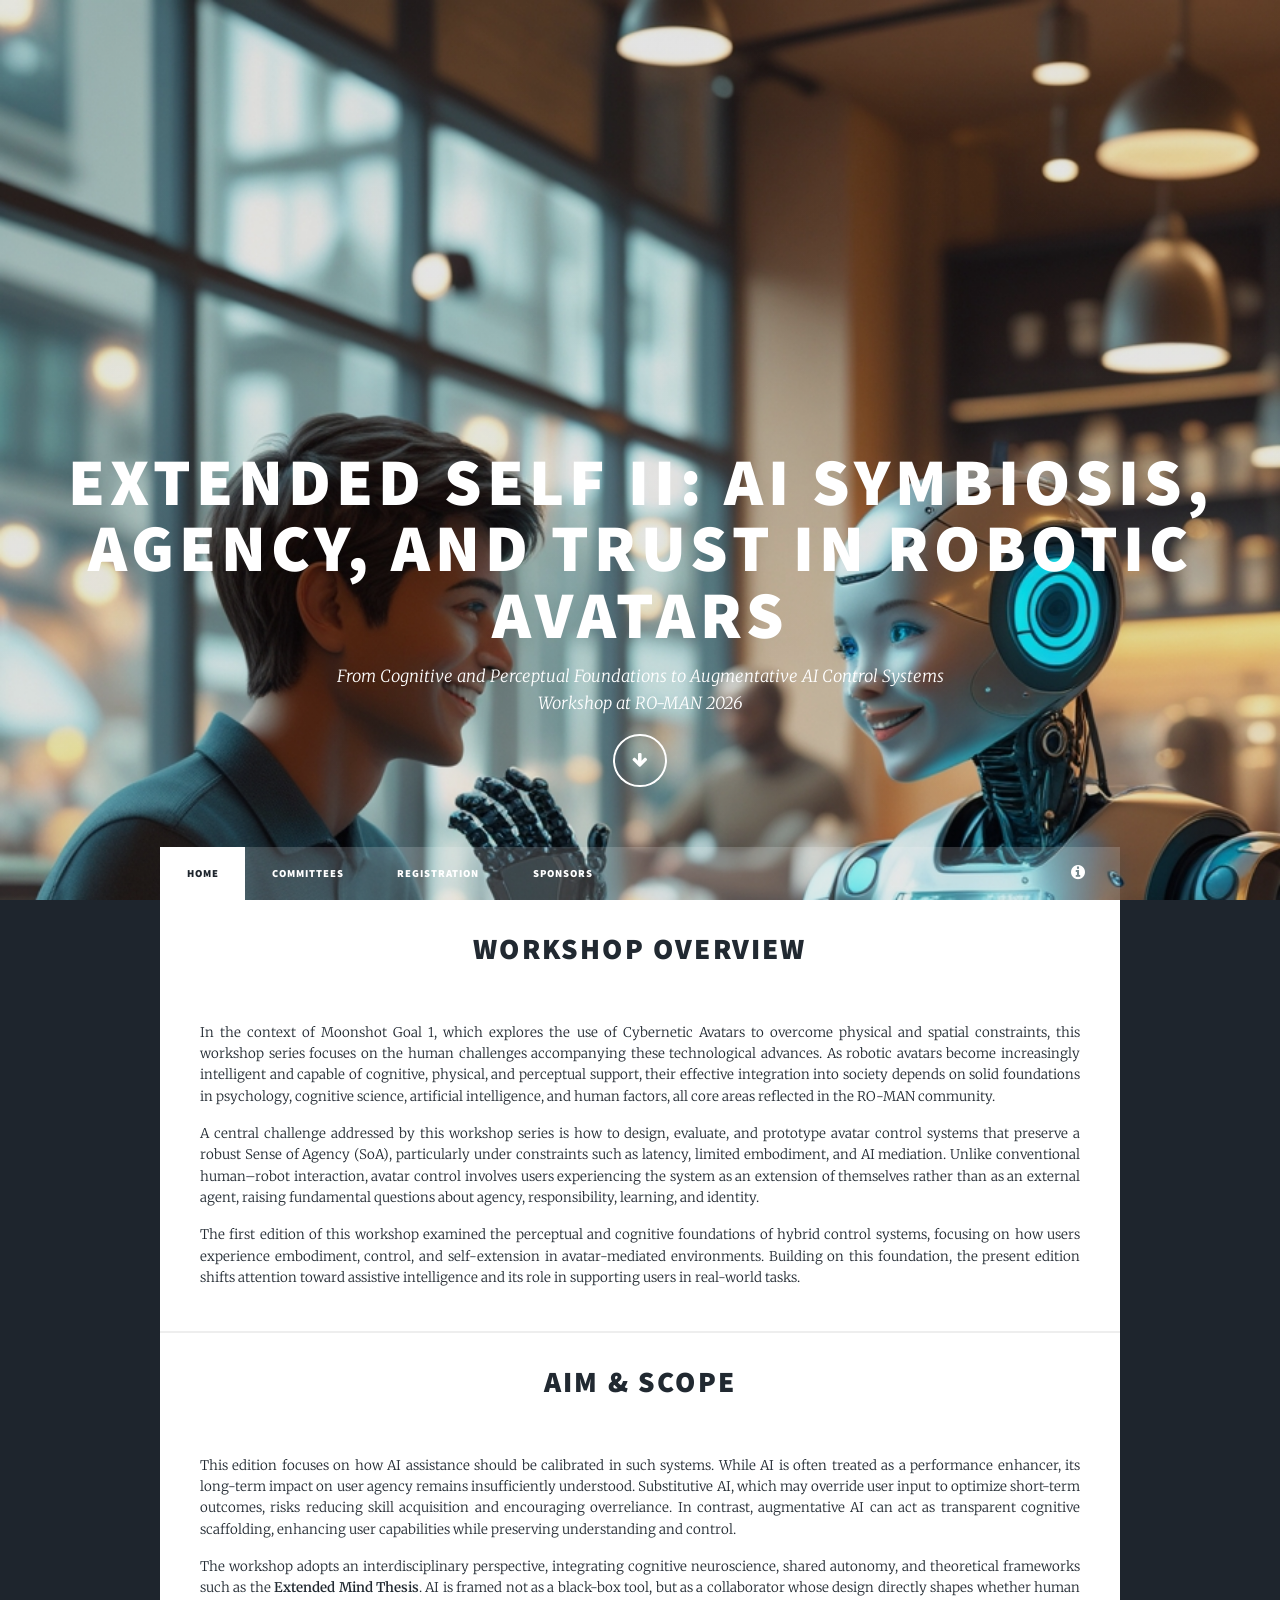
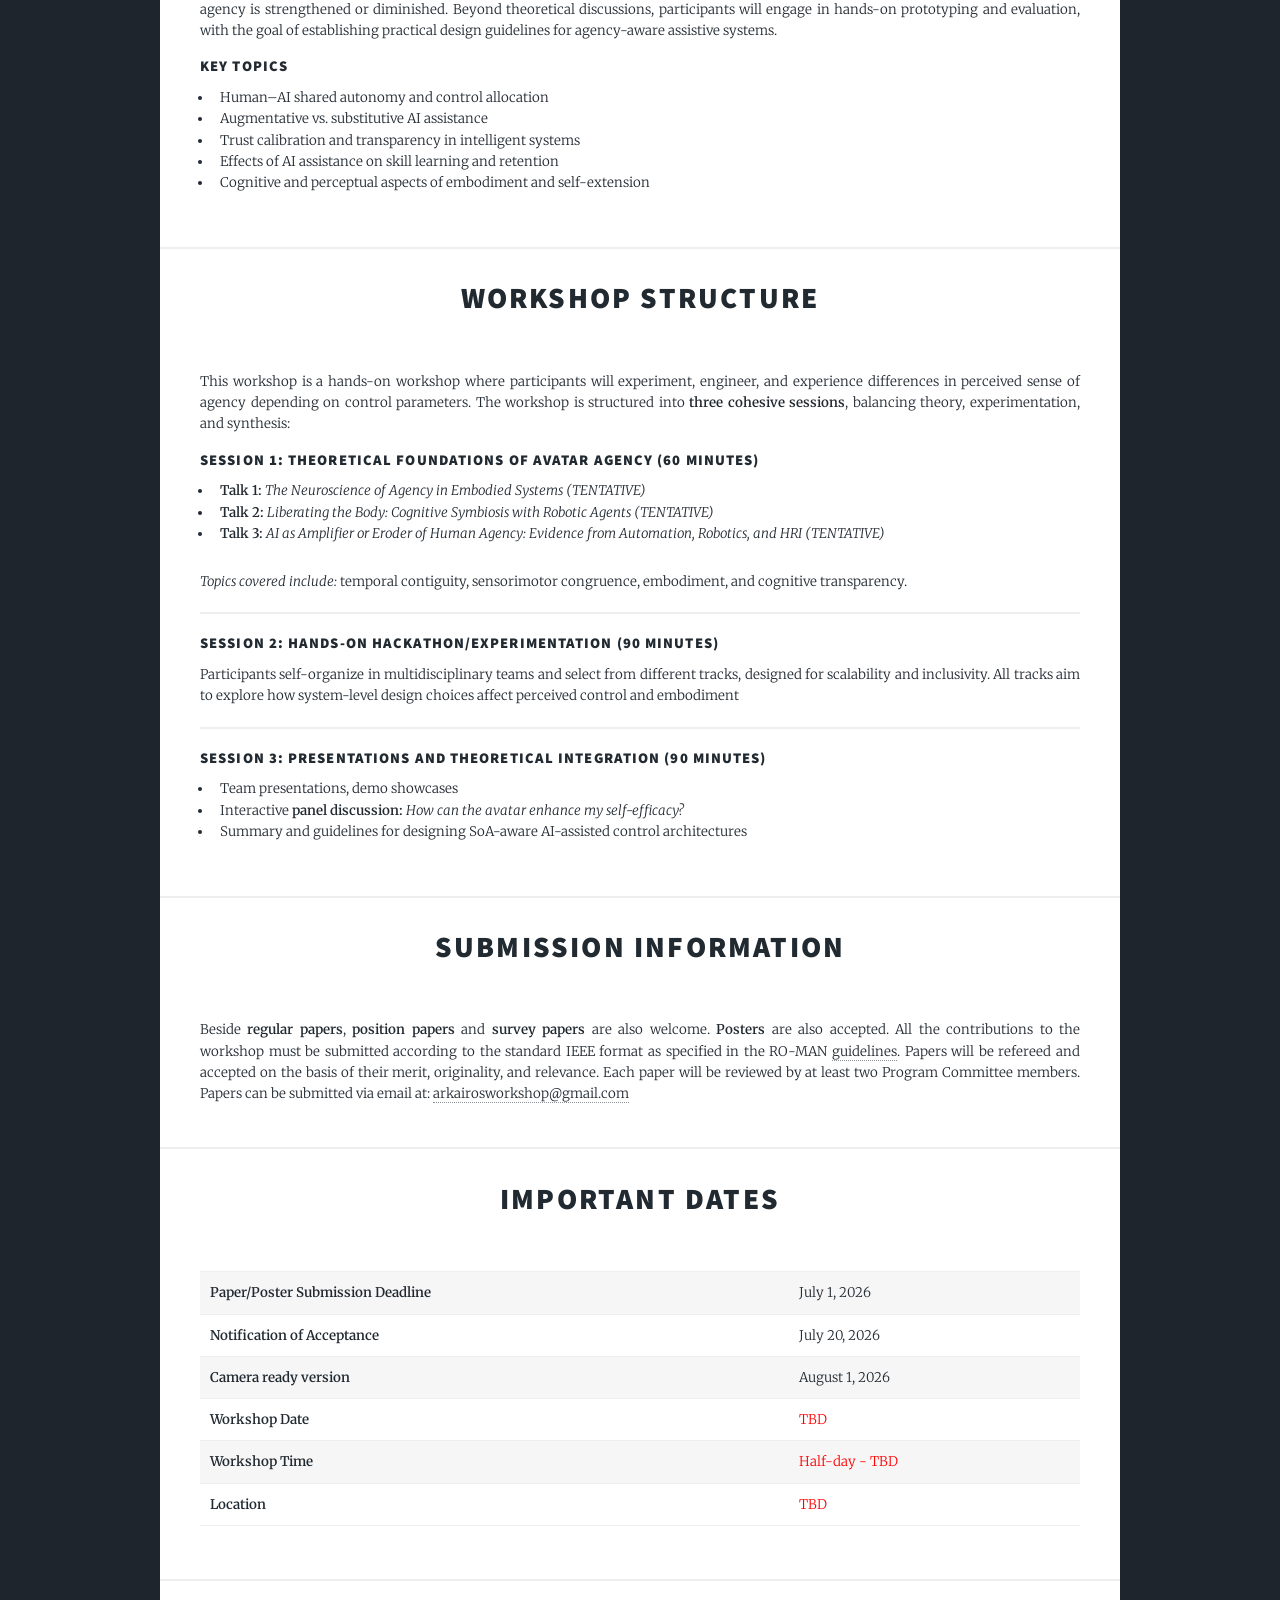
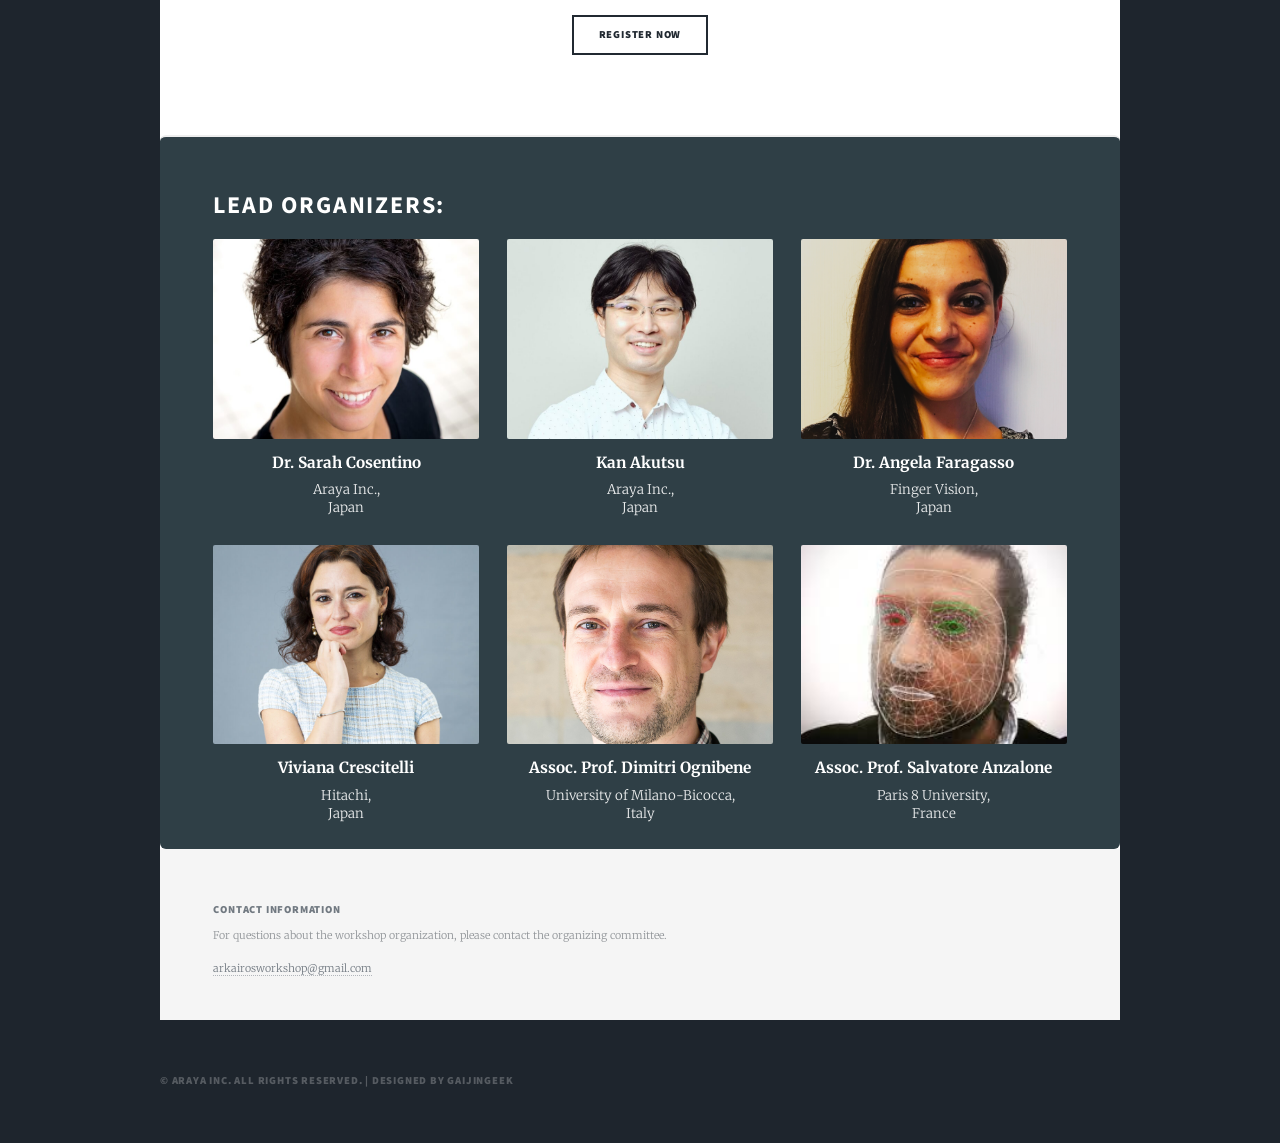
==== commit 396b4a77: "updated description" ====
--- a/index.html
+++ b/index.html
@@ -22,7 +22,7 @@
 					<div id="intro">
 						<h1>Extended Self II: AI Symbiosis, Agency, and Trust in Robotic Avatars<br />
 						</h1>
-						<p>Perceptual and Cognitive Foundations for Post-Biological Control Systems<br />
+						<p>From Cognitive and Perceptual Foundations to Augmentative AI Control Systems<br />
 						Workshop at RO-MAN 2026</p>
 						<ul class="actions">
 							<li><a href="#header" class="button icon solo fa-arrow-down scrolly">Continue</a></li>
@@ -59,31 +59,53 @@
 									<h2>Workshop Overview</h2>
 								</header>
 								<p>
-									In the context of Moonshot Goal 1, robotic avatars are envisioned as tools for enhanced autonomy, accessibility, and superhuman action. However, user acceptance and control efficiency depend not only on performance, but on the felt experience of control and on the user trust of the system. Loss of sense of agency leads to loss of sense of trust, disengagement, and system rejection.
+									In the context of Moonshot Goal 1, which explores the use of Cybernetic Avatars to overcome physical and spatial 
+									constraints, this workshop series focuses on the human challenges accompanying these technological advances. 
+									As robotic avatars become increasingly intelligent and capable of cognitive, physical, and perceptual support, 
+									their effective integration into society depends on solid foundations in psychology, cognitive science, 
+									artificial intelligence, and human factors, all core areas reflected in the	RO-MAN community.
 								</p>
 								<p>
-									This workshop addresses a pressing gap: how to design, evaluate, and prototype avatar control systems that support a robust sense of agency, especially under constraints of latency, AI assistance, or limited embodiment; from a multidisciplinary and transdisciplinary perspective.
-								</p>
-							</article>
-
-							<!-- Aim & Scope -->
-							<article class="post">
-								<header class="major">
-									<h2>Aim & Scope</h2>
-								</header>
-								<p>
-									This workshop explores how the <strong>Sense of Agency (SoA)</strong>, the perceptual feeling of being in control of one's actions and their effects, shapes the experience, usability, and adoption of robotic avatars.
+									A central challenge addressed by this workshop series is how to design, evaluate, and prototype avatar control systems 
+									that preserve a robust Sense of Agency (SoA), particularly under constraints such as latency, limited embodiment, 
+									and AI mediation. Unlike conventional human–robot interaction, avatar control involves users experiencing the 
+									system as an extension of themselves rather than as an external agent, raising fundamental questions about agency, 
+									responsibility, learning, and identity.
 								</p>
 								<p>
-									<strong>Robotic avatars</strong> are intelligent physical or virtual bodies that users can project themselves into, enabling remote action, communication, or augmentation beyond biological limitations. The workshop connects cognitive neuroscience with robotics, presenting SoA as a measurable and designable quality that determines whether users identify with and effectively use robotic embodiments.
+									The first edition of this workshop examined the perceptual and cognitive foundations of hybrid control systems, 
+									focusing on how users experience embodiment, control, and self-extension in avatar-mediated environments. 
+									Building on this foundation, the present edition shifts attention toward assistive intelligence and its role in 
+									supporting users in real-world tasks.
+								</p>
+							</article>
+
+							<!-- Aim & Scope -->
+							<article class="post">
+								<header class="major">
+									<h2>Aim & Scope</h2>
+								</header>
+								<p>
+									This edition focuses on how AI assistance should be calibrated in such systems. While AI is often treated as a 
+									performance enhancer, its long-term impact on user agency remains insufficiently understood. Substitutive AI, 
+									which may override user input to optimize short-term outcomes, risks reducing skill acquisition and encouraging 
+									overreliance. In contrast, augmentative AI can act as transparent cognitive scaffolding, enhancing user 
+									capabilities while preserving understanding and control.
+								</p>
+								<p>
+									The workshop adopts an interdisciplinary perspective, integrating cognitive neuroscience, shared autonomy, and 
+									theoretical frameworks such as the <strong>Extended Mind Thesis</strong>. AI is framed not as a black-box tool, but as a 
+									collaborator whose design directly shapes whether human agency is strengthened or diminished. Beyond theoretical 
+									discussions, participants will engage in hands-on prototyping and evaluation, with the goal of establishing 
+									practical design guidelines for agency-aware assistive systems.
 								</p>
 								<h3>Key Topics</h3>
 								<ul>
-									<li>Perceptual feedback and synchronization in avatar control</li>
-									<li>Measuring and designing sense of agency</li>
-									<li>Trust in post-biological control systems</li>
-									<li>Latency compensation and AI assistance</li>
-									<li>Multimodal interfaces for robotic embodiment</li>
+									<li>Human–AI shared autonomy and control allocation</li>
+									<li>Augmentative vs. substitutive AI assistance</li>
+									<li>Trust calibration and transparency in intelligent systems</li>
+									<li>Effects of AI assistance on skill learning and retention</li>
+									<li>Cognitive and perceptual aspects of embodiment and self-extension</li>
 								</ul>
 							</article>
 							
@@ -99,32 +121,34 @@
 
 							<h3>Session 1: Theoretical Foundations of Avatar Agency (60 minutes)</h3>
 							<ul>
-								<li><strong>Talk 1:</strong> <em>Is agency an objective concept? Multimodal Recognition, BCI, and the Sense of Agency</em> - Sarah Cosentino</li>
-								<li><strong>Talk 2:</strong> <em>Investigating the Sense of Agency in Brain-Controlled Daily Tasks</em> - Luca Nunziante</li>
+								<li><strong>Talk 1:</strong> <em>The Neuroscience of Agency in Embodied Systems (TENTATIVE)</em></li>
+								<li><strong>Talk 2:</strong> <em>Liberating the Body: Cognitive Symbiosis with Robotic Agents (TENTATIVE)</em></li>
+								<li><strong>Talk 3:</strong> <em>AI as Amplifier or Eroder of Human Agency: Evidence from Automation, Robotics, and HRI (TENTATIVE)</em></li>
 							</ul>
 							<p><em>Topics covered include:</em> temporal contiguity, sensorimotor congruence, embodiment, and cognitive transparency.</p>
 
 							<hr />
 
-							<h3>Session 2: Hands‑On Experimentation (75 minutes)</h3>
-							<p>Participants self‑organize in small teams and select from three tracks, designed for scalability and inclusivity:</p>
+							<h3>Session 2: Hands-On Hackathon/Experimentation (90 minutes)</h3>
+							<!-- <p>Participants self‑organize in small teams and select from three tracks, designed for scalability and inclusivity:</p>
 							<ul>
 								<li><strong>Track A:</strong> Multisensory Congruence Micro-Experiments</li>
 								<li><strong>Track B:</strong> “Betrayal of Agency” Challenge</li>
 								<li><strong>Track C:</strong> Avatar Embodiment Design and Boundary Experiment</li>
-							</ul>
-							<p>All tracks aim to explore how system‑level design choices affect perceived control and embodiment.</br>
-								Coding skills are welcomed but not required. 
-								Bringing your own laptop for experimenting with provided scripts is strongly encouraged.</p>
+							</ul> -->
+							<p>
+								Participants self-organize in multidisciplinary teams and select from different tracks, designed for
+								scalability and inclusivity. All tracks aim to explore how system-level design choices affect perceived
+								control and embodiment
+							</p>
 
 							<hr />
 
-							<h3>Session 3: Presentations and Theoretical Integration (45 minutes)</h3>
+							<h3>Session 3: Presentations and Theoretical Integration (90 minutes)</h3>
 							<ul>
 								<li>Team presentations, demo showcases</li>
-								<li>Interactive <strong>panel discussion:</strong> <em>What Makes an Avatar Feel Like Me?</em></li>
-								<li>Summary and guidelines for designing SoA‑aware control architecture</li>
-								<li><strong>Live Demo:</strong> <em>A ROS 2 Platform for Synchronized Multimodal Data Replay and Perceptual Prototyping</em></li>
+								<li>Interactive <strong>panel discussion:</strong> <em>How can the avatar enhance my self-efficacy?</em></li>
+								<li>Summary and guidelines for designing SoA-aware AI-assisted control architectures</li>
 							</ul>
 							</article>
 
@@ -135,7 +159,7 @@
 								</header>
 								<p>Beside <strong>regular papers</strong>, <strong>position papers</strong> and <strong>survey papers</strong> are also welcome. 
 									<strong>Posters</strong> are also accepted. All the contributions to the workshop must be submitted according to the standard 
-									IEEE format as specified in the RO-MAN <a href="https://ro-man2026.org/"><span class="label">guidelines</span></a>. 
+									IEEE format as specified in the RO-MAN <a href="https://ro-man2026.org/papersubmission/"><span class="label">guidelines</span></a>. 
 									Papers will be refereed and accepted on the basis of their merit, originality, and relevance. Each paper will be reviewed by 
 									at least two Program Committee members. Papers can be submitted via email at: <a href="mailto:arkairosworkshop@gmail.com">arkairosworkshop@gmail.com</a> 
 									<!-- Papers must be submitted electronically in PDF, using this link: https://easychair.org/conferences/?conf=ArKaiROS2026 --> </p>
@@ -151,27 +175,27 @@
 										<tbody>
 											<tr>
 												<td><strong>Paper/Poster Submission Deadline</strong></td>
-												<td>October 29, 2025</td>
+												<td>July 1, 2026</td>
 											</tr>
 											<tr>
 												<td><strong>Notification of Acceptance</strong></td>
-												<td>TBD, 2026</td>
+												<td>July 20, 2026</td>
 											</tr>
 											<tr>
 												<td><strong>Camera ready version</strong></td>
-												<td>November 28, 2025</td>
+												<td>August 1, 2026</td>
 											</tr>
 											<tr>
 												<td><strong>Workshop Date</strong></td>
-												<td><span style="color:red;">December 8, 2025</span></td>
+												<td><span style="color:red;">TBD</span></td>
 											</tr>
 											<tr>
 												<td><strong>Workshop Time</strong></td>
-												<td><span style="color:red;">14:30-17:30</span></td>
+												<td><span style="color:red;">Half-day - TBD</span></td>
 											</tr>
 											<tr>
 												<td><strong>Location</strong></td>
-												<td><span style="color:red;">Giardino room</span></td>
+												<td><span style="color:red;">TBD</span></td>
 											</tr>
 										</tbody>
 									</table>
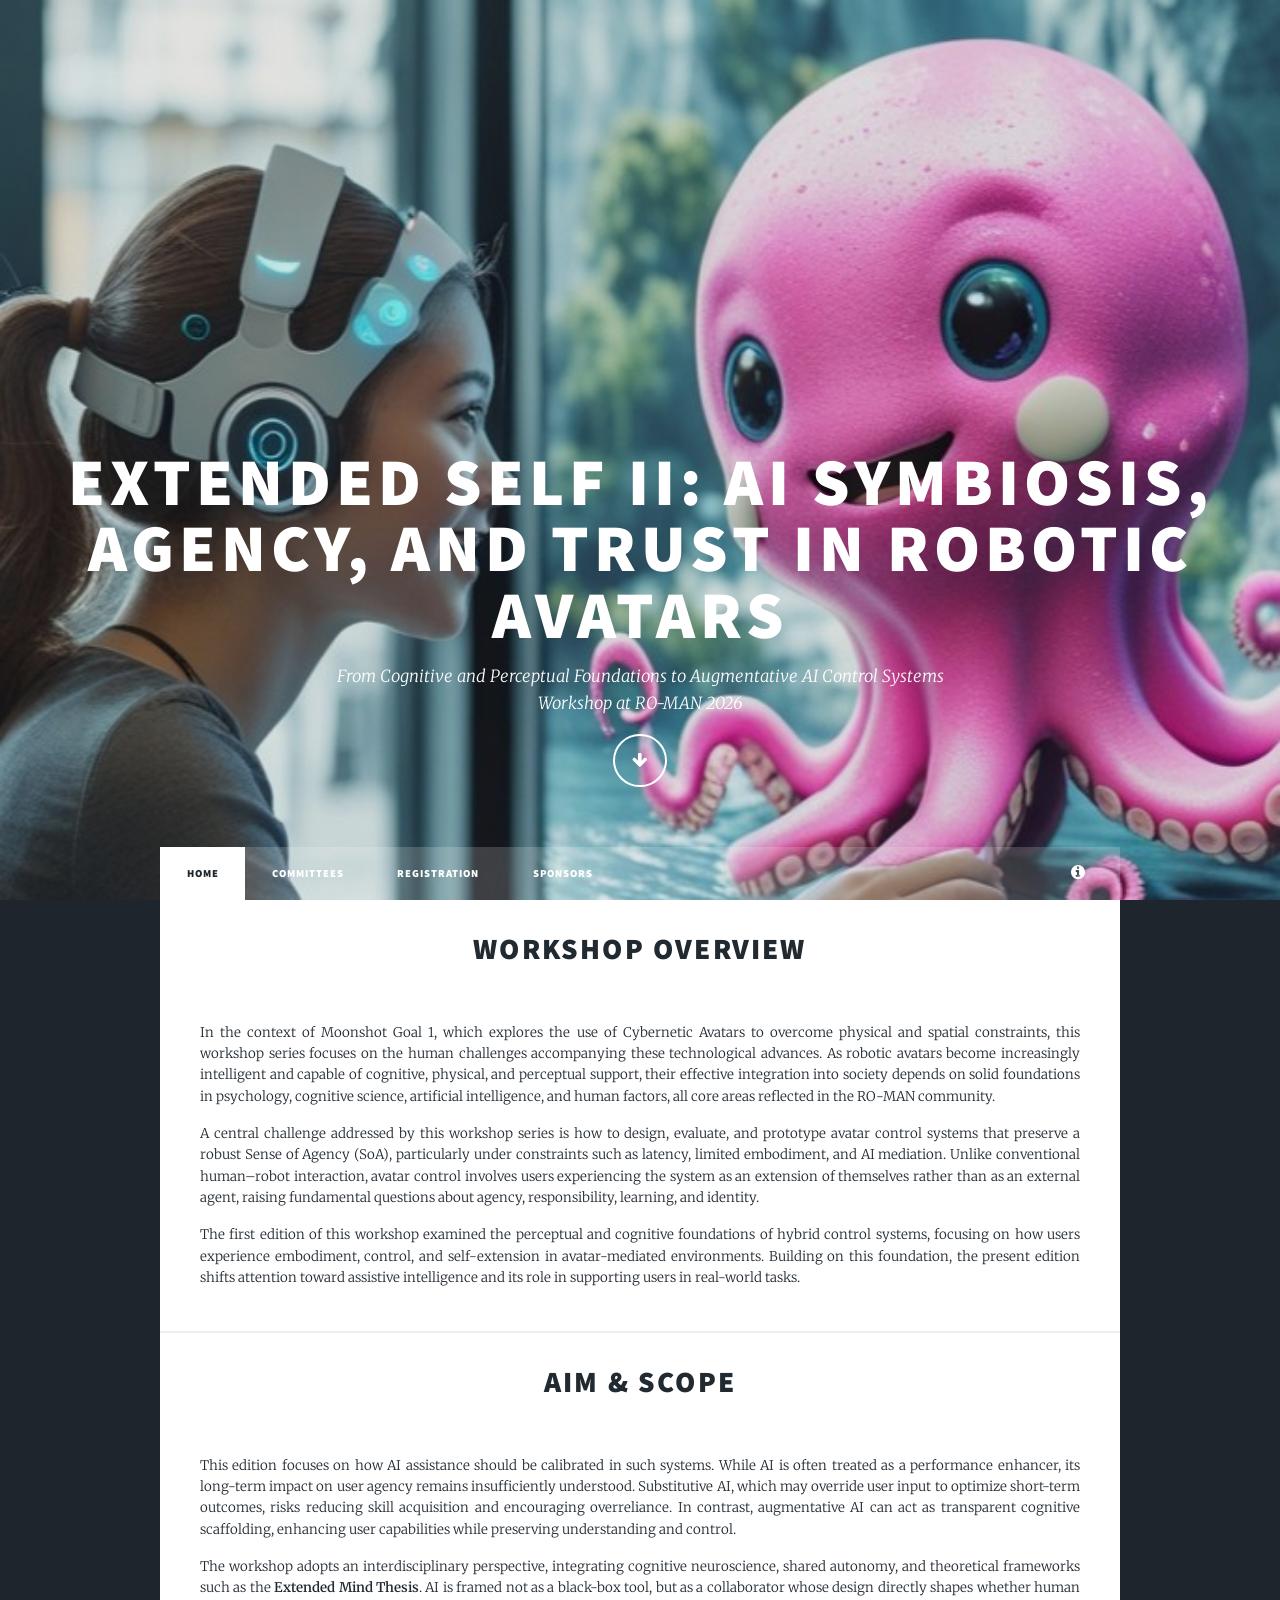
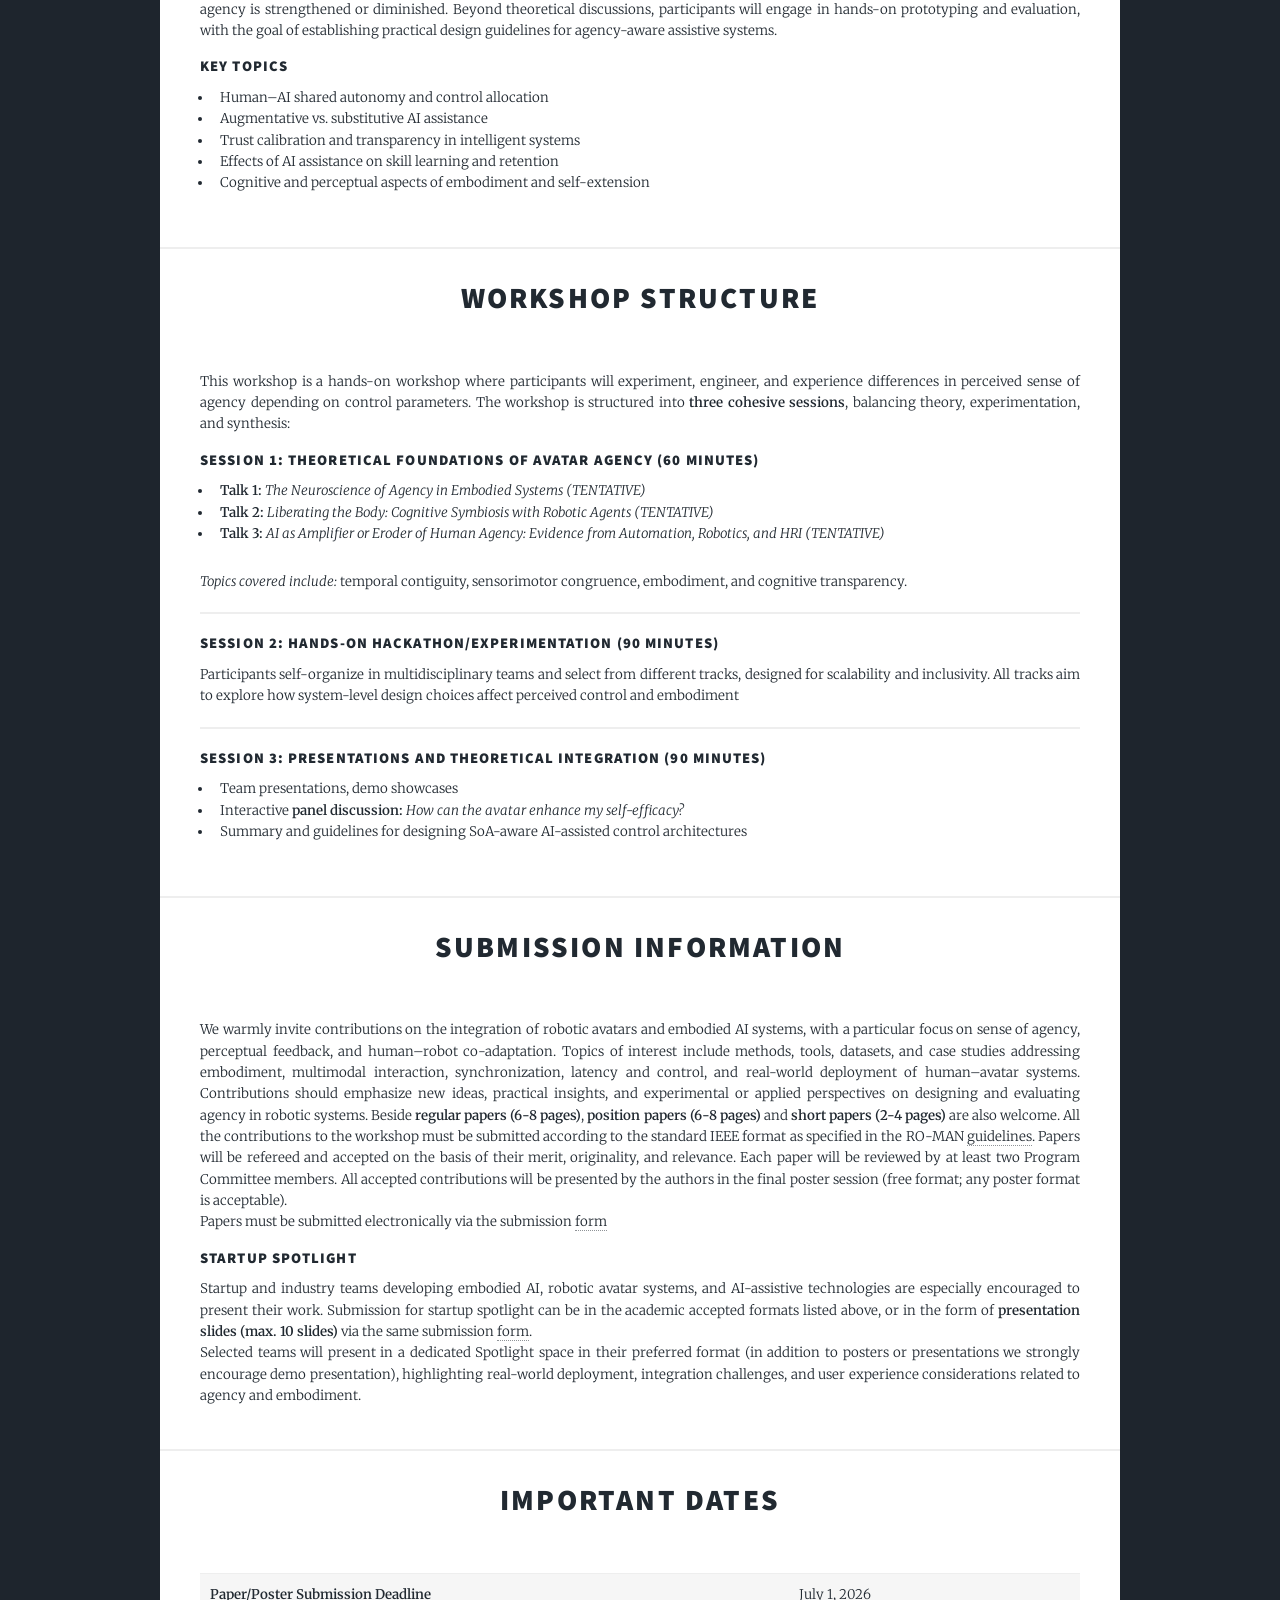
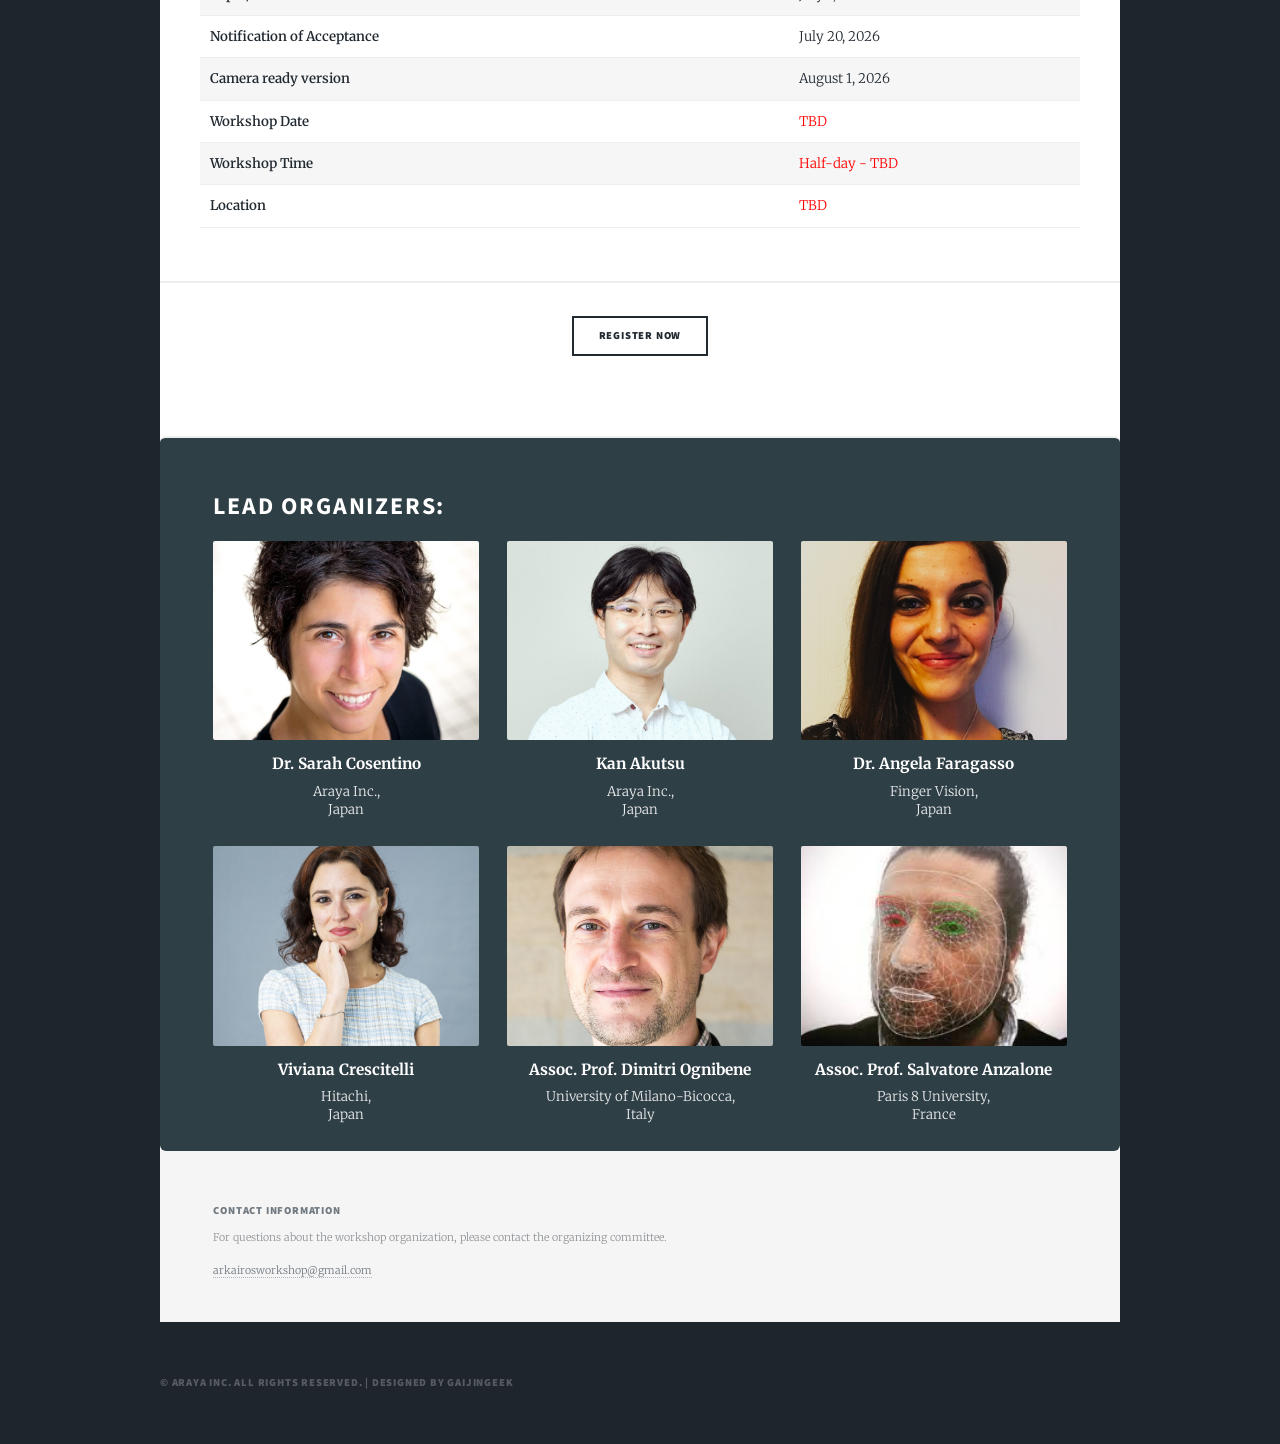
==== commit b546ed54: "updated submission information" ====
--- a/index.html
+++ b/index.html
@@ -157,12 +157,33 @@
 								<header class="major">
 									<h2>Submission Information</h2>
 								</header>
-								<p>Beside <strong>regular papers</strong>, <strong>position papers</strong> and <strong>survey papers</strong> are also welcome. 
-									<strong>Posters</strong> are also accepted. All the contributions to the workshop must be submitted according to the standard 
+								<p>We warmly invite contributions on the integration of robotic avatars and embodied AI systems, 
+									with a particular focus on sense of agency, perceptual feedback, and human–robot co-adaptation. 
+									Topics of interest include methods, tools, datasets, and case studies addressing embodiment, 
+									multimodal interaction, synchronization, latency and control, and real-world deployment of 
+									human–avatar systems. Contributions should emphasize new ideas, practical insights, and experimental 
+									or applied perspectives on designing and evaluating agency in robotic systems. 
+									Beside <strong>regular papers (6-8 pages)</strong>, <strong>position papers (6-8 pages)</strong> and 
+									<strong>short papers (2-4 pages)</strong> are also welcome. 
+									All the contributions to the workshop must be submitted according to the standard 
 									IEEE format as specified in the RO-MAN <a href="https://ro-man2026.org/papersubmission/"><span class="label">guidelines</span></a>. 
-									Papers will be refereed and accepted on the basis of their merit, originality, and relevance. Each paper will be reviewed by 
-									at least two Program Committee members. Papers can be submitted via email at: <a href="mailto:arkairosworkshop@gmail.com">arkairosworkshop@gmail.com</a> 
-									<!-- Papers must be submitted electronically in PDF, using this link: https://easychair.org/conferences/?conf=ArKaiROS2026 --> </p>
+									Papers will be refereed and accepted on the basis of their merit, originality, and relevance. 
+									Each paper will be reviewed by at least two Program Committee members. 
+									All accepted contributions will be presented by the authors in the final poster session 
+									(free format; any poster format is acceptable). </br> Papers must be submitted electronically via the 
+									submission <a href="https://forms.gle/zsmGF25DLPT8F8kt5">form</a> 
+									<!-- Papers must be submitted electronically in PDF, using this link: 
+									 https://easychair.org/conferences/?conf=ArKaiROS2026 --> 
+								</p>
+								<h3>Startup Spotlight</h3>
+								<p>Startup and industry teams developing embodied AI, robotic avatar systems, and AI-assistive technologies are 
+									especially encouraged to present their work. Submission for startup spotlight can be in the academic accepted formats
+									listed above, or in the form of <strong>presentation slides (max. 10 slides)</strong> via the same 
+									submission <a href="https://forms.gle/zsmGF25DLPT8F8kt5">form</a>.</br>
+									Selected teams will present in a dedicated Spotlight space in their preferred format (in addition to posters 
+									or presentations we strongly encourage demo presentation), highlighting real-world deployment, 
+									integration challenges, and user experience considerations related to agency and embodiment.
+								</p>
 							</article>
 
 							<!-- Important Dates -->
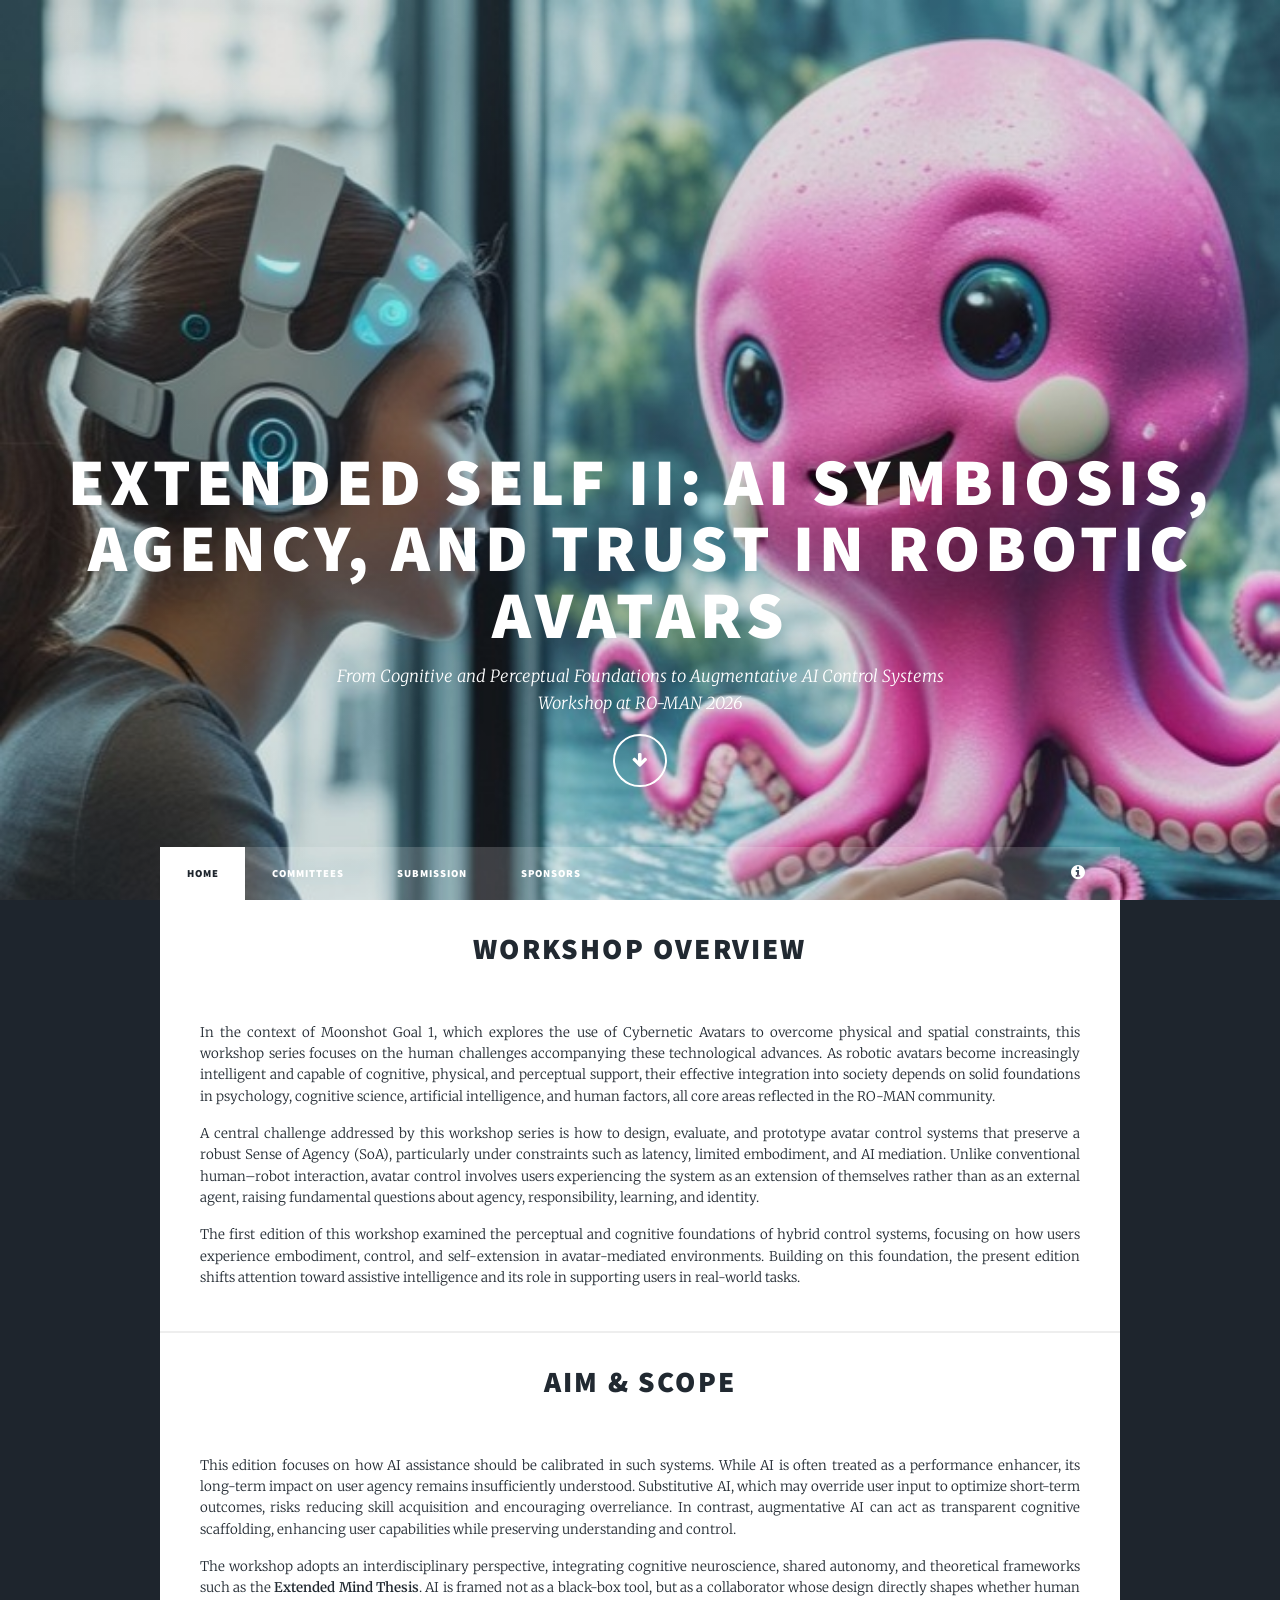
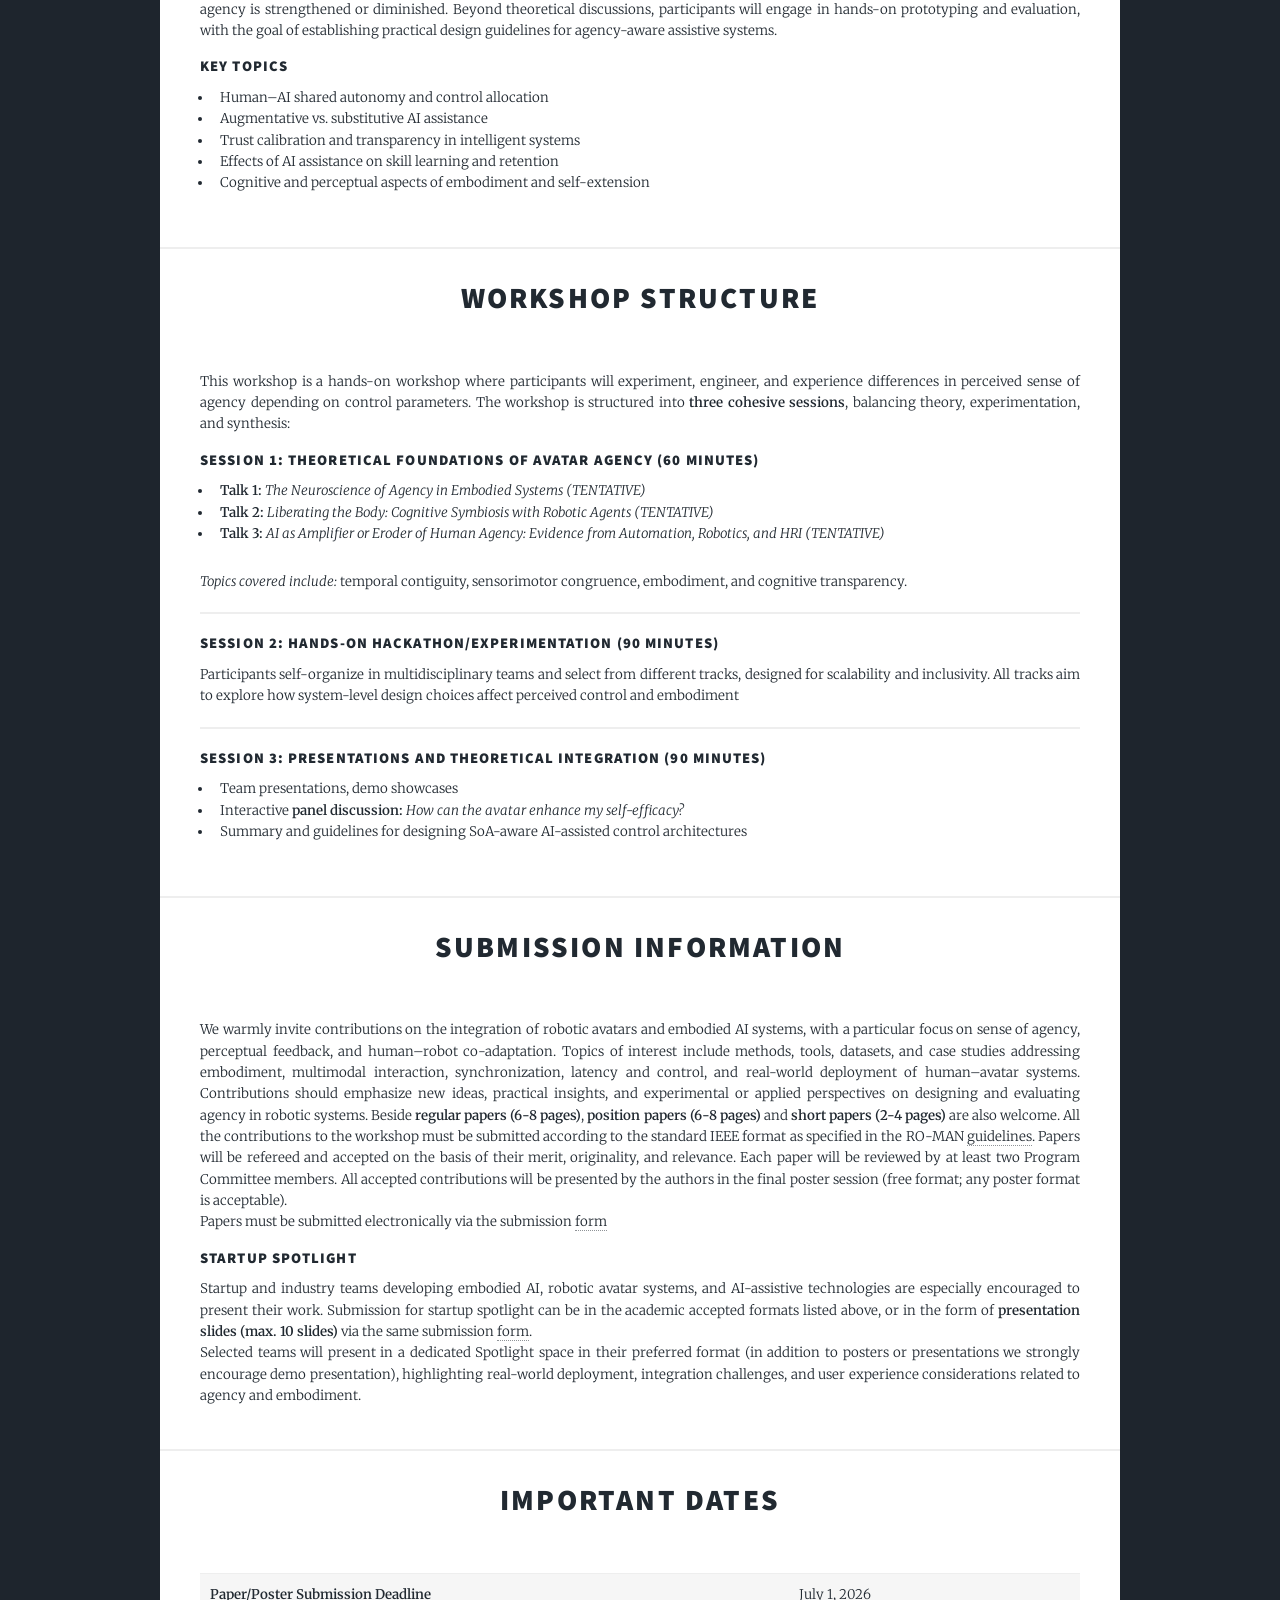
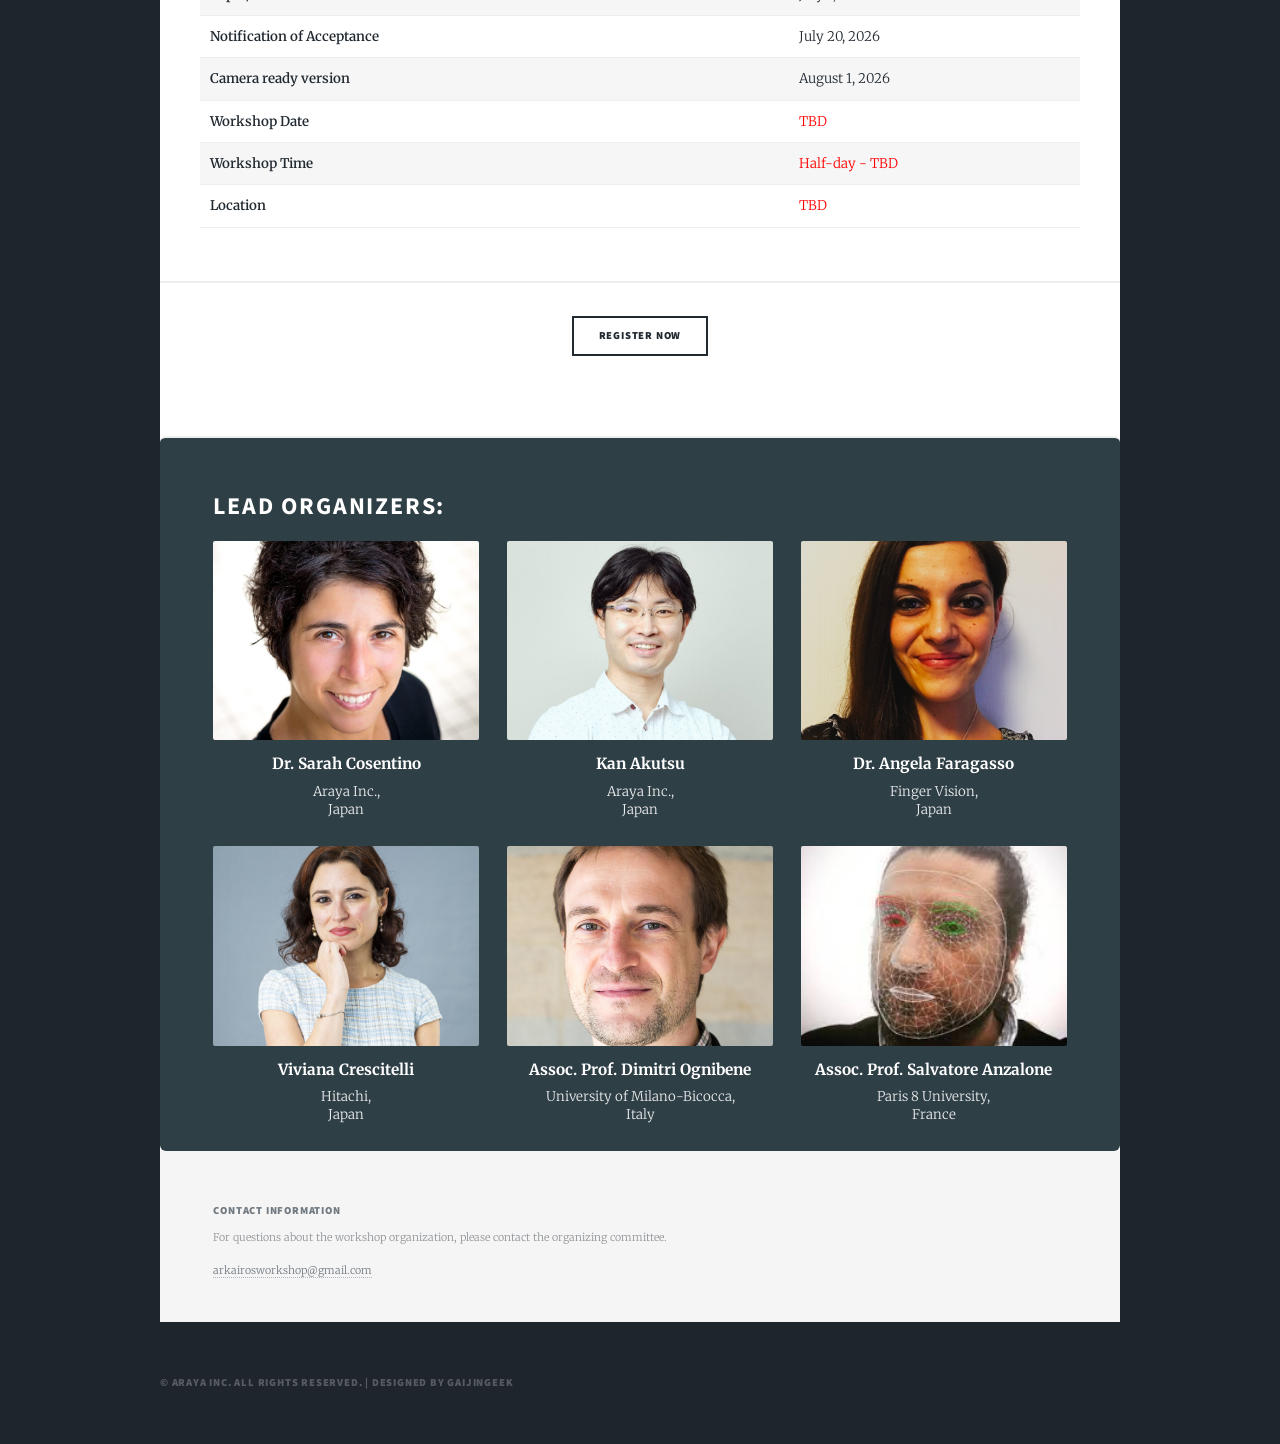
==== commit 224b537c: "added a submission page with button" ====
--- a/index.html
+++ b/index.html
@@ -40,7 +40,7 @@
 							<li class="active"><a href="index.html">Home</a></li>
 							<!-- <li><a href="gallery.html">Gallery</a></li> -->
 							<li><a href="organizers.html">Committees</a></li>
-							<li><a href="registration.html">Registration</a></li>
+							<li><a href="submission.html">Submission</a></li>
 							<!-- <li><a href="program.html">Program</a></li> -->
 							<!-- <li><a href="contributions.html">Contributions</a></li> -->
 							<li><a href="sponsors.html">Sponsors</a></li>
@@ -171,7 +171,7 @@
 									Each paper will be reviewed by at least two Program Committee members. 
 									All accepted contributions will be presented by the authors in the final poster session 
 									(free format; any poster format is acceptable). </br> Papers must be submitted electronically via the 
-									submission <a href="https://forms.gle/zsmGF25DLPT8F8kt5">form</a> 
+									submission <a href="https://forms.gle/ZNdhdZGefgLZV2cm8">form</a> 
 									<!-- Papers must be submitted electronically in PDF, using this link: 
 									 https://easychair.org/conferences/?conf=ArKaiROS2026 --> 
 								</p>
@@ -179,7 +179,7 @@
 								<p>Startup and industry teams developing embodied AI, robotic avatar systems, and AI-assistive technologies are 
 									especially encouraged to present their work. Submission for startup spotlight can be in the academic accepted formats
 									listed above, or in the form of <strong>presentation slides (max. 10 slides)</strong> via the same 
-									submission <a href="https://forms.gle/zsmGF25DLPT8F8kt5">form</a>.</br>
+									submission <a href="https://forms.gle/ZNdhdZGefgLZV2cm8">form</a>.</br>
 									Selected teams will present in a dedicated Spotlight space in their preferred format (in addition to posters 
 									or presentations we strongly encourage demo presentation), highlighting real-world deployment, 
 									integration challenges, and user experience considerations related to agency and embodiment.
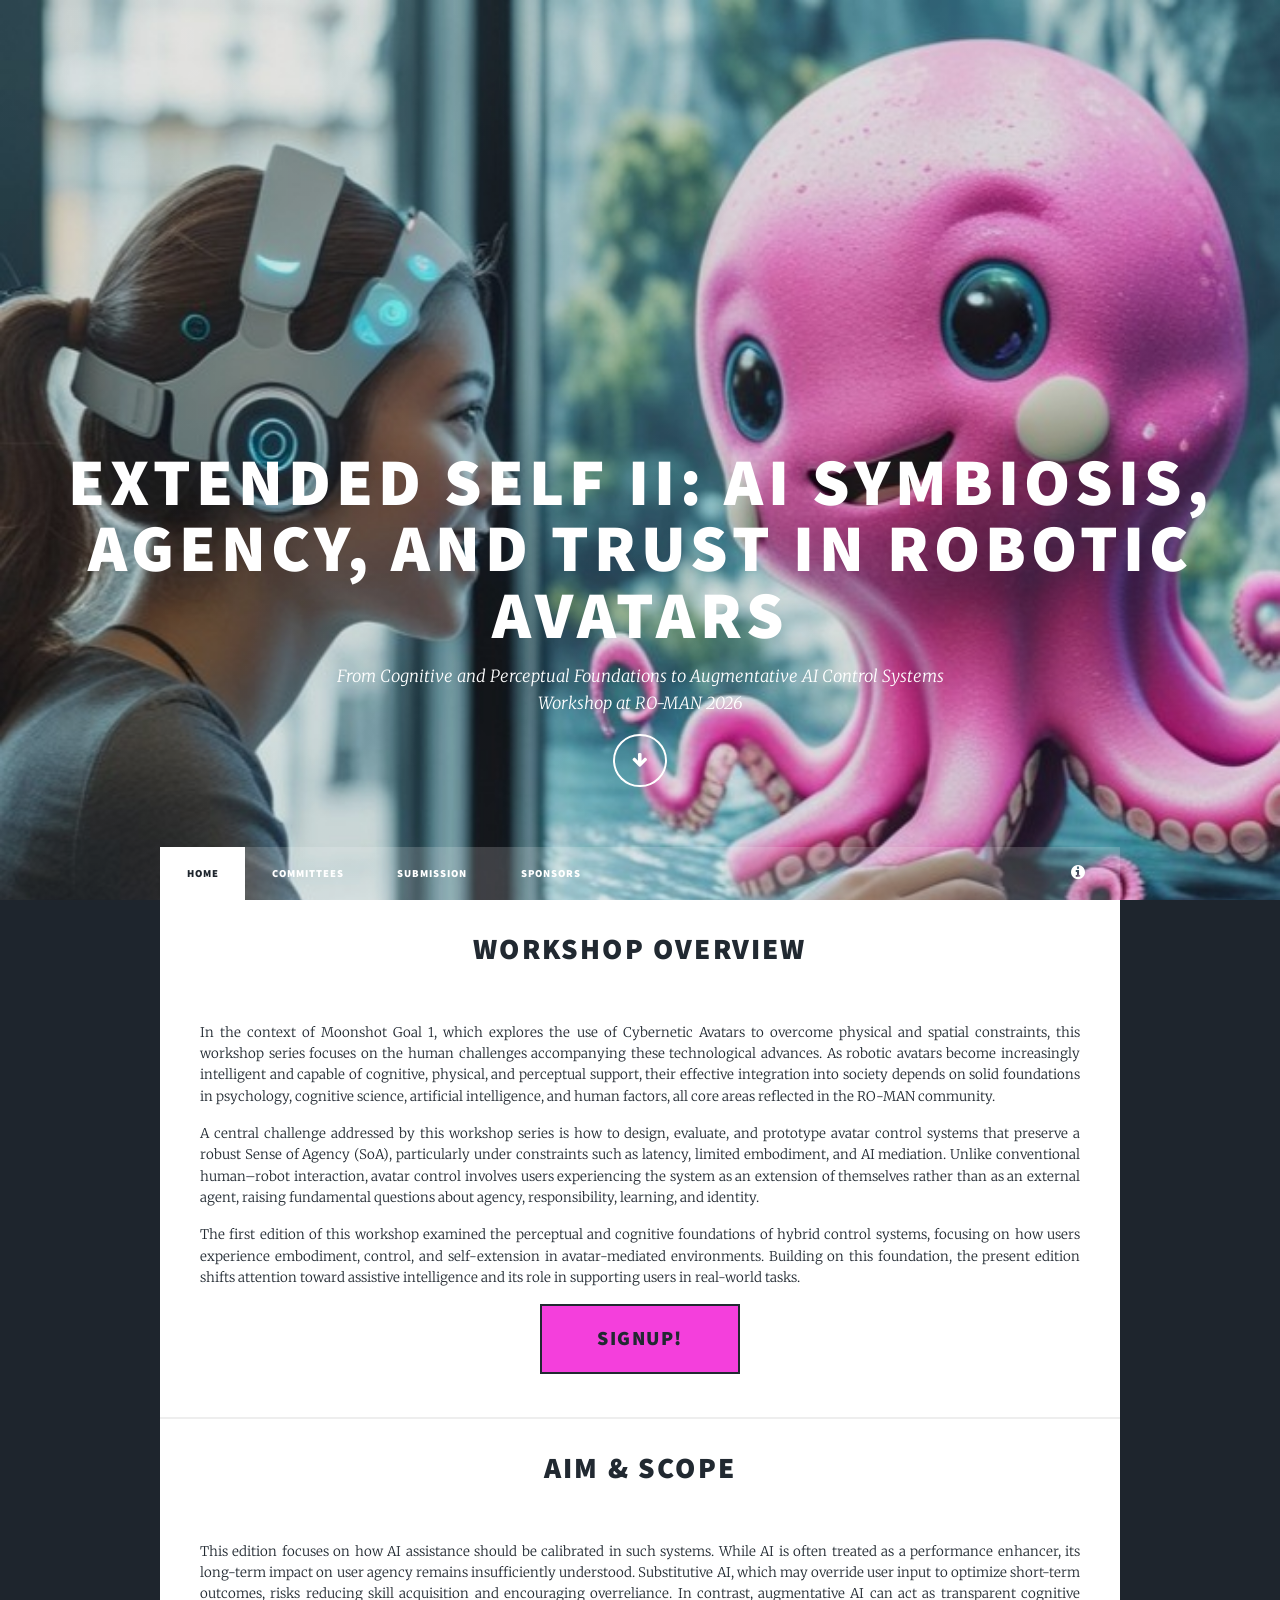
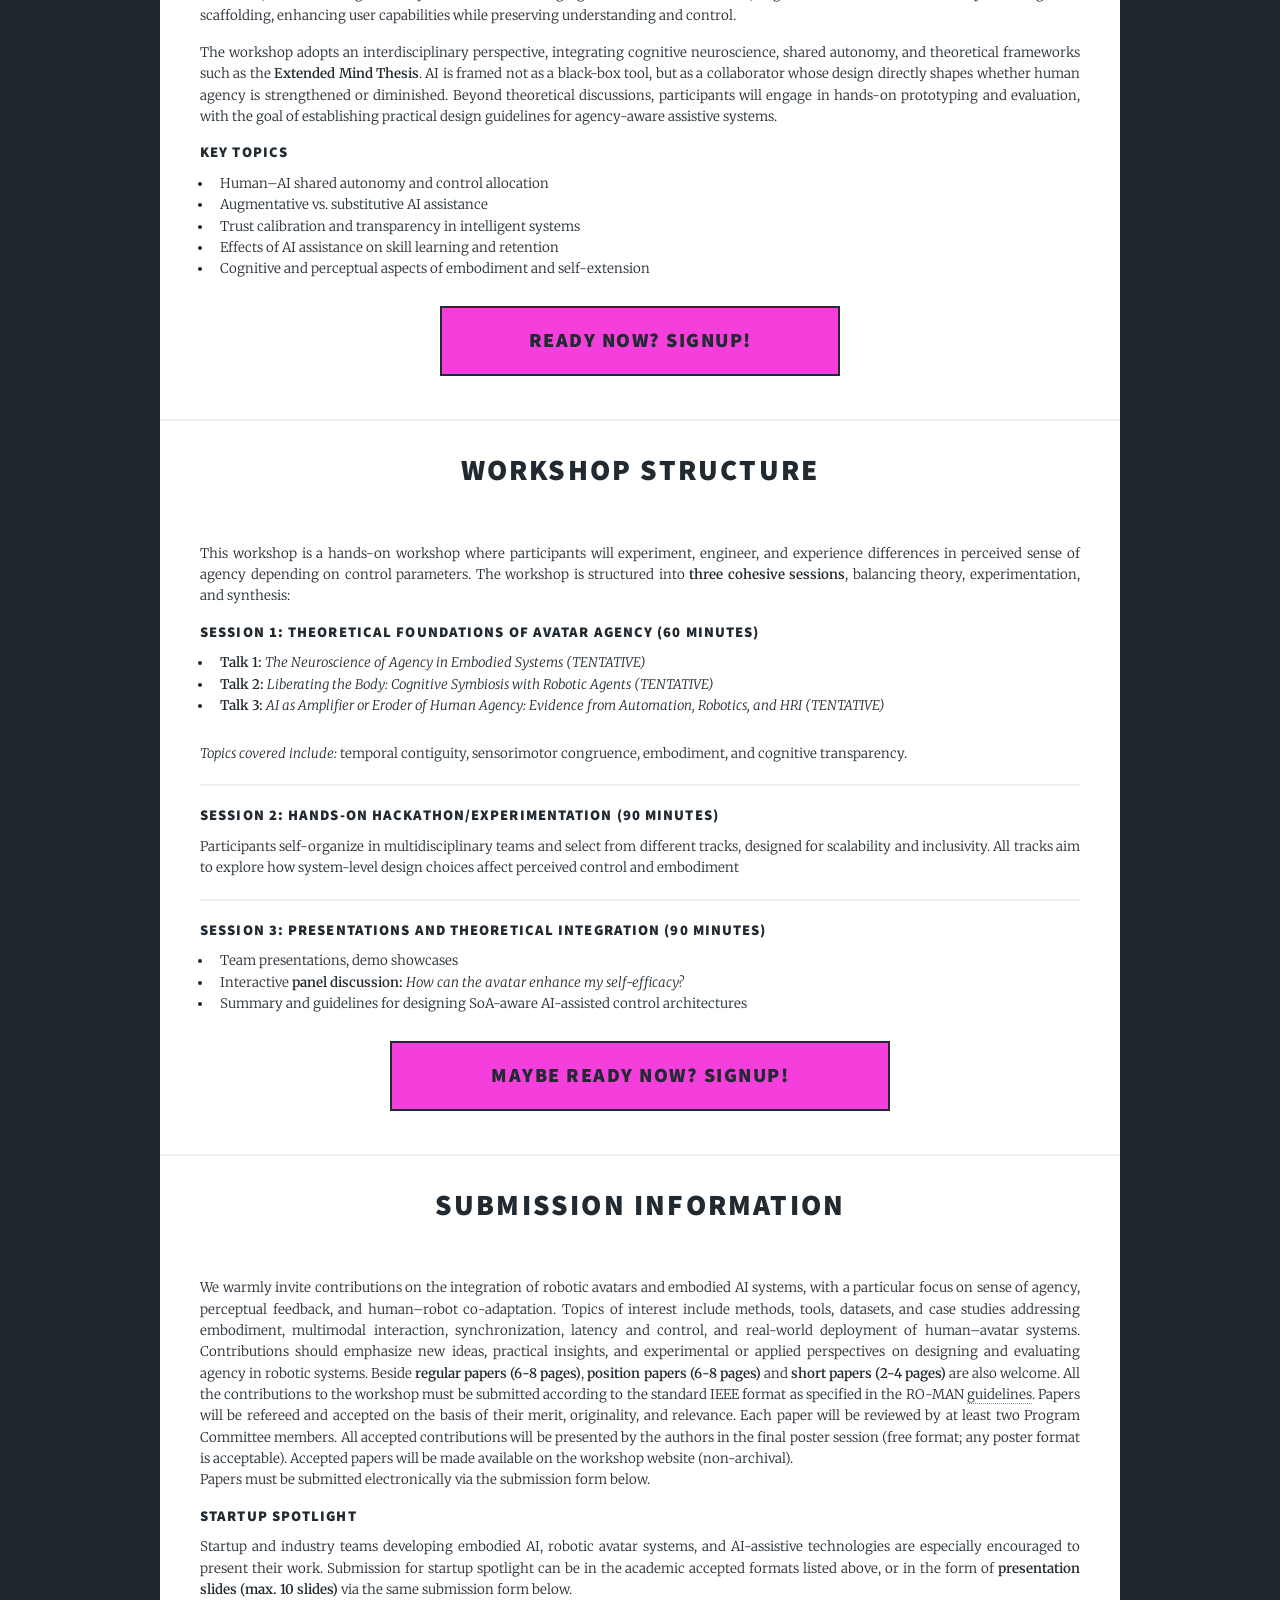
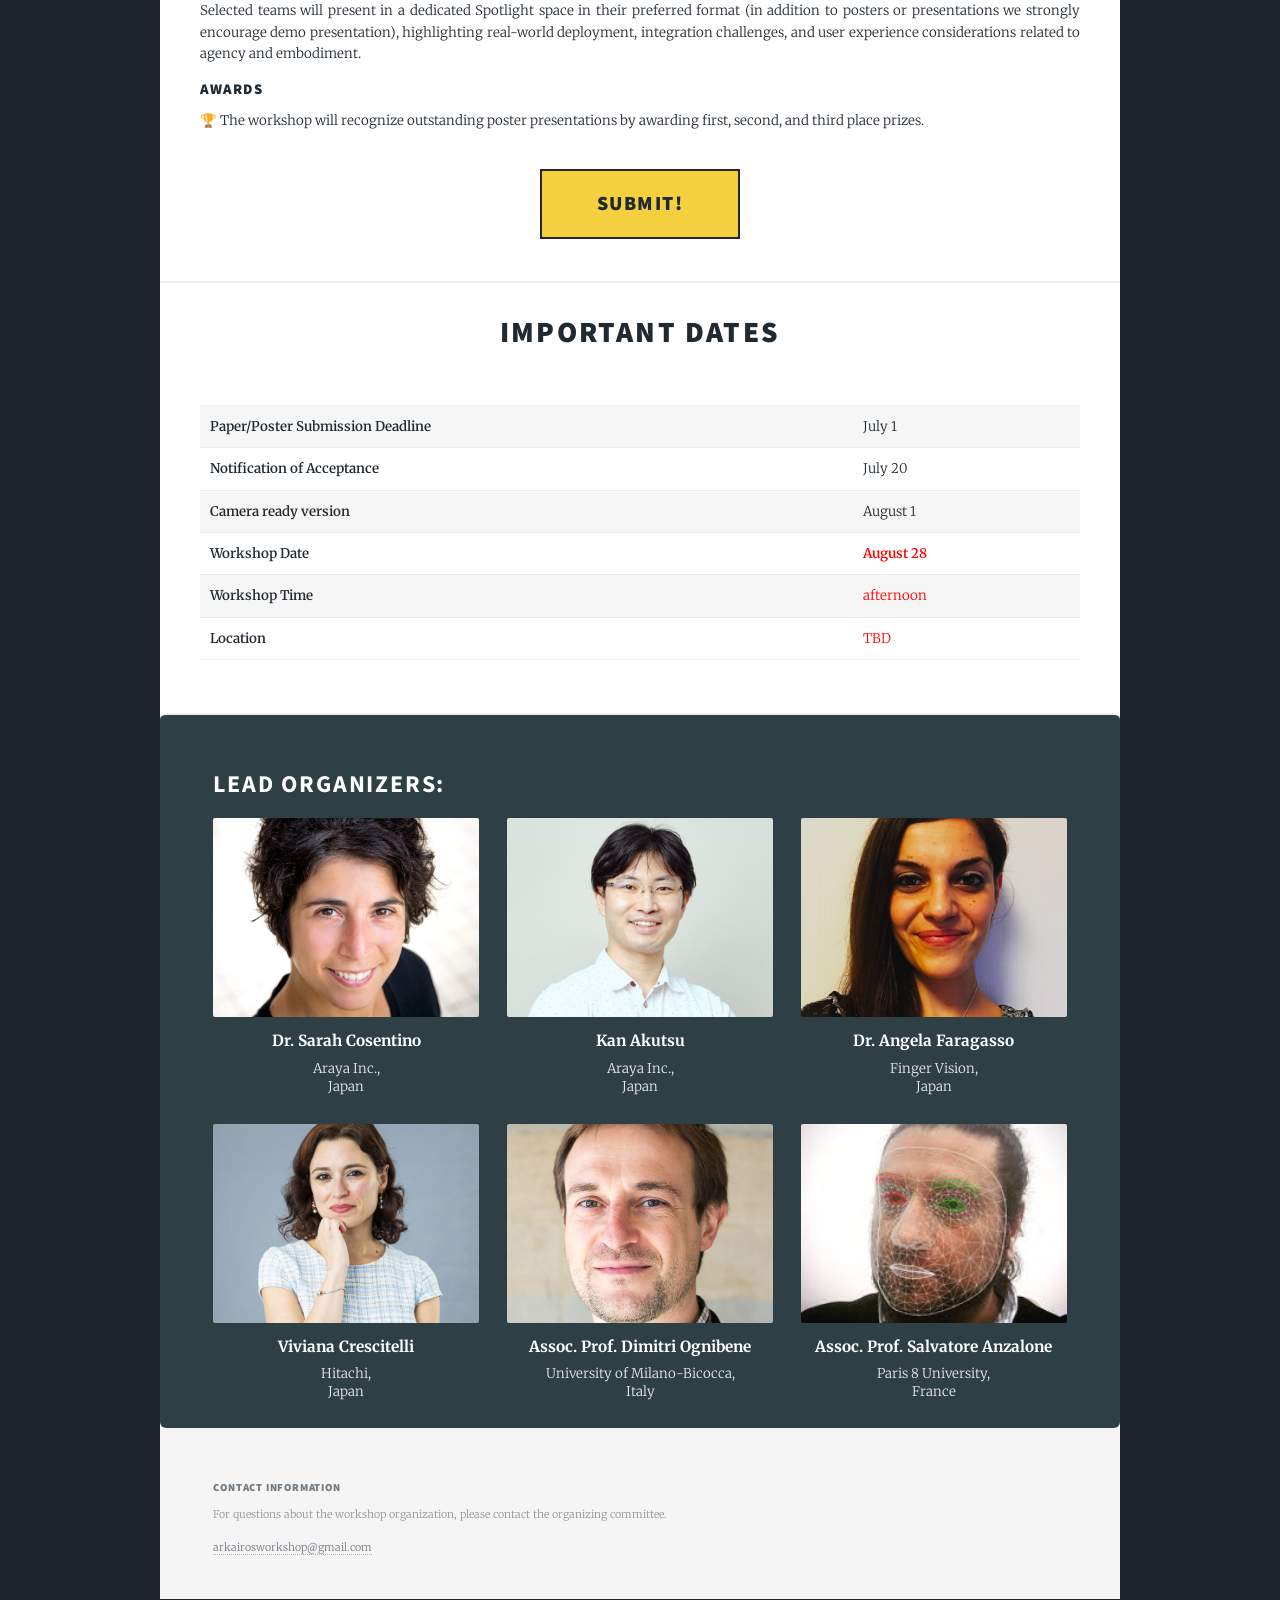
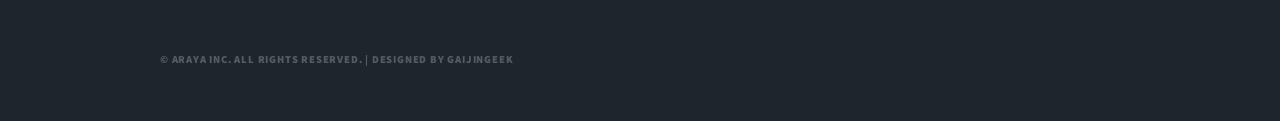
==== commit a5bfa352: "added signup button, awards" ====
--- a/index.html
+++ b/index.html
@@ -78,6 +78,9 @@
 									Building on this foundation, the present edition shifts attention toward assistive intelligence and its role in 
 									supporting users in real-world tasks.
 								</p>
+								<p style="text-align: center;">
+									<a href="https://forms.gle/1TrdLNruYLSv2xgB7" class="button" style="font-size: 1.5em; width: 200px; height: 70px; background-color: #f43fdc; color: #333; display: inline-flex; align-items: center; justify-content: center;">Signup!</a>
+								</p>
 							</article>
 
 							<!-- Aim & Scope -->
@@ -107,6 +110,9 @@
 									<li>Effects of AI assistance on skill learning and retention</li>
 									<li>Cognitive and perceptual aspects of embodiment and self-extension</li>
 								</ul>
+								<p style="text-align: center;">
+									<a href="https://forms.gle/1TrdLNruYLSv2xgB7" class="button" style="font-size: 1.5em; width: 400px; height: 70px; background-color: #f43fdc; color: #333; display: inline-flex; align-items: center; justify-content: center;">Ready now? Signup!</a>
+								</p>
 							</article>
 							
 							<!-- Workshop Structure -->
@@ -150,6 +156,9 @@
 								<li>Interactive <strong>panel discussion:</strong> <em>How can the avatar enhance my self-efficacy?</em></li>
 								<li>Summary and guidelines for designing SoA-aware AI-assisted control architectures</li>
 							</ul>
+							<p style="text-align: center;">
+								<a href="https://forms.gle/1TrdLNruYLSv2xgB7" class="button" style="font-size: 1.5em; width: 500px; height: 70px; background-color: #f43fdc; color: #333; display: inline-flex; align-items: center; justify-content: center;">Maybe ready NOW? Signup!</a>
+							</p>
 							</article>
 
 							<!-- SUBMISSION INFORMATION -->
@@ -170,8 +179,8 @@
 									Papers will be refereed and accepted on the basis of their merit, originality, and relevance. 
 									Each paper will be reviewed by at least two Program Committee members. 
 									All accepted contributions will be presented by the authors in the final poster session 
-									(free format; any poster format is acceptable). </br> Papers must be submitted electronically via the 
-									submission <a href="https://forms.gle/ZNdhdZGefgLZV2cm8">form</a> 
+									(free format; any poster format is acceptable). Accepted papers will be made available on the workshop website (non-archival).
+									</br> Papers must be submitted electronically via the submission form below.</a> 
 									<!-- Papers must be submitted electronically in PDF, using this link: 
 									 https://easychair.org/conferences/?conf=ArKaiROS2026 --> 
 								</p>
@@ -179,11 +188,17 @@
 								<p>Startup and industry teams developing embodied AI, robotic avatar systems, and AI-assistive technologies are 
 									especially encouraged to present their work. Submission for startup spotlight can be in the academic accepted formats
 									listed above, or in the form of <strong>presentation slides (max. 10 slides)</strong> via the same 
-									submission <a href="https://forms.gle/ZNdhdZGefgLZV2cm8">form</a>.</br>
+									submission form below</a>.</br>
 									Selected teams will present in a dedicated Spotlight space in their preferred format (in addition to posters 
 									or presentations we strongly encourage demo presentation), highlighting real-world deployment, 
 									integration challenges, and user experience considerations related to agency and embodiment.
 								</p>
+								<h3>Awards</h3>
+								<p>🏆 The workshop will recognize outstanding poster presentations by awarding first, second, and third place prizes.</br></br>
+								</p>
+								<p style="text-align: center;">
+									<a href="https://forms.gle/ZNdhdZGefgLZV2cm8" class="button" style="font-size: 1.5em; width: 200px; height: 70px; background-color: #f4d03f; color: #333; display: inline-flex; align-items: center; justify-content: center;">Submit!</a>
+								</p>
 							</article>
 
 							<!-- Important Dates -->
@@ -196,23 +211,23 @@
 										<tbody>
 											<tr>
 												<td><strong>Paper/Poster Submission Deadline</strong></td>
-												<td>July 1, 2026</td>
+												<td>July 1</td>
 											</tr>
 											<tr>
 												<td><strong>Notification of Acceptance</strong></td>
-												<td>July 20, 2026</td>
+												<td>July 20</td>
 											</tr>
 											<tr>
 												<td><strong>Camera ready version</strong></td>
-												<td>August 1, 2026</td>
+												<td>August 1</td>
 											</tr>
 											<tr>
 												<td><strong>Workshop Date</strong></td>
-												<td><span style="color:red;">TBD</span></td>
+												<td><strong><span style="color:red;">August 28</span></strong></td>
 											</tr>
 											<tr>
 												<td><strong>Workshop Time</strong></td>
-												<td><span style="color:red;">Half-day - TBD</span></td>
+												<td><span style="color:red;">afternoon</span></td>
 											</tr>
 											<tr>
 												<td><strong>Location</strong></td>
@@ -224,7 +239,7 @@
 							</article>
 
 
-							<!-- REGISTRATION INFORMATION -->
+							<!-- REGISTRATION INFORMATION 
 							<article class="post">
 								<header class="major">
 									<a href="registration.html" class="button primary">Register Now</a>
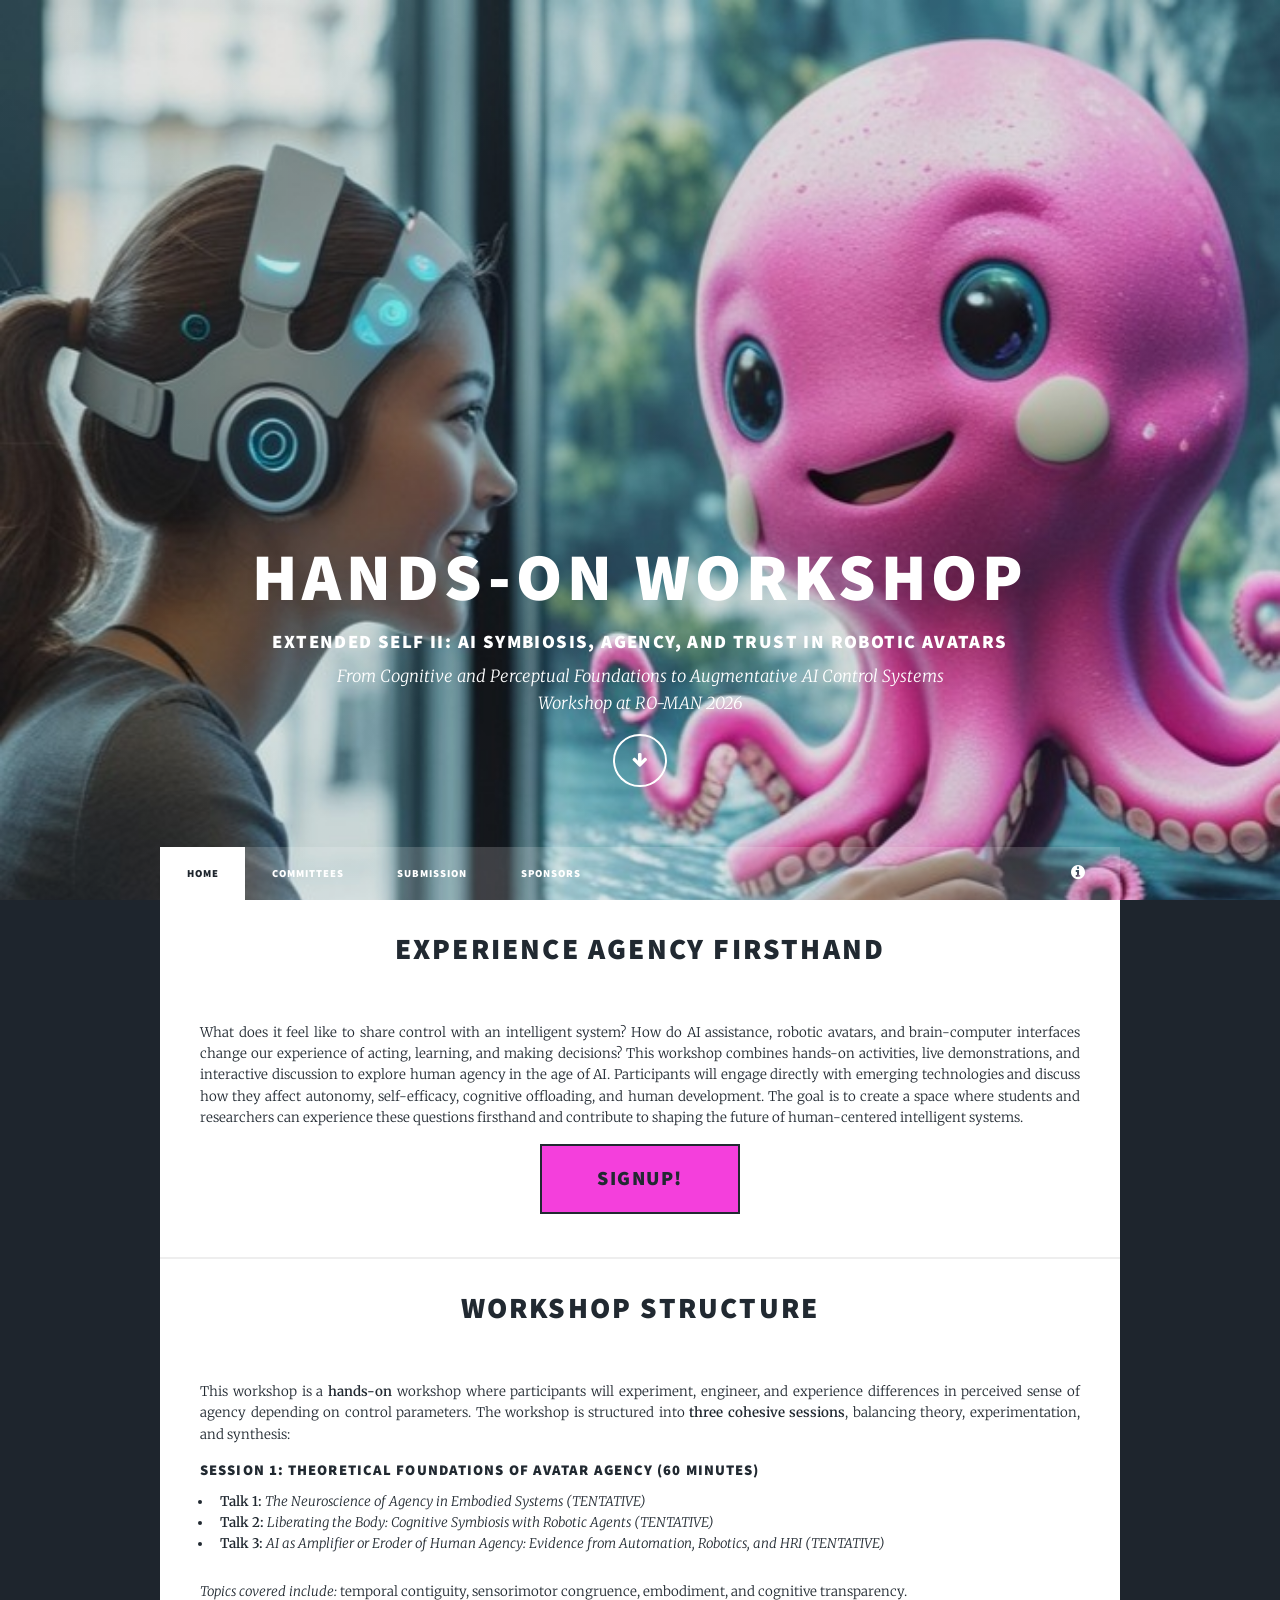
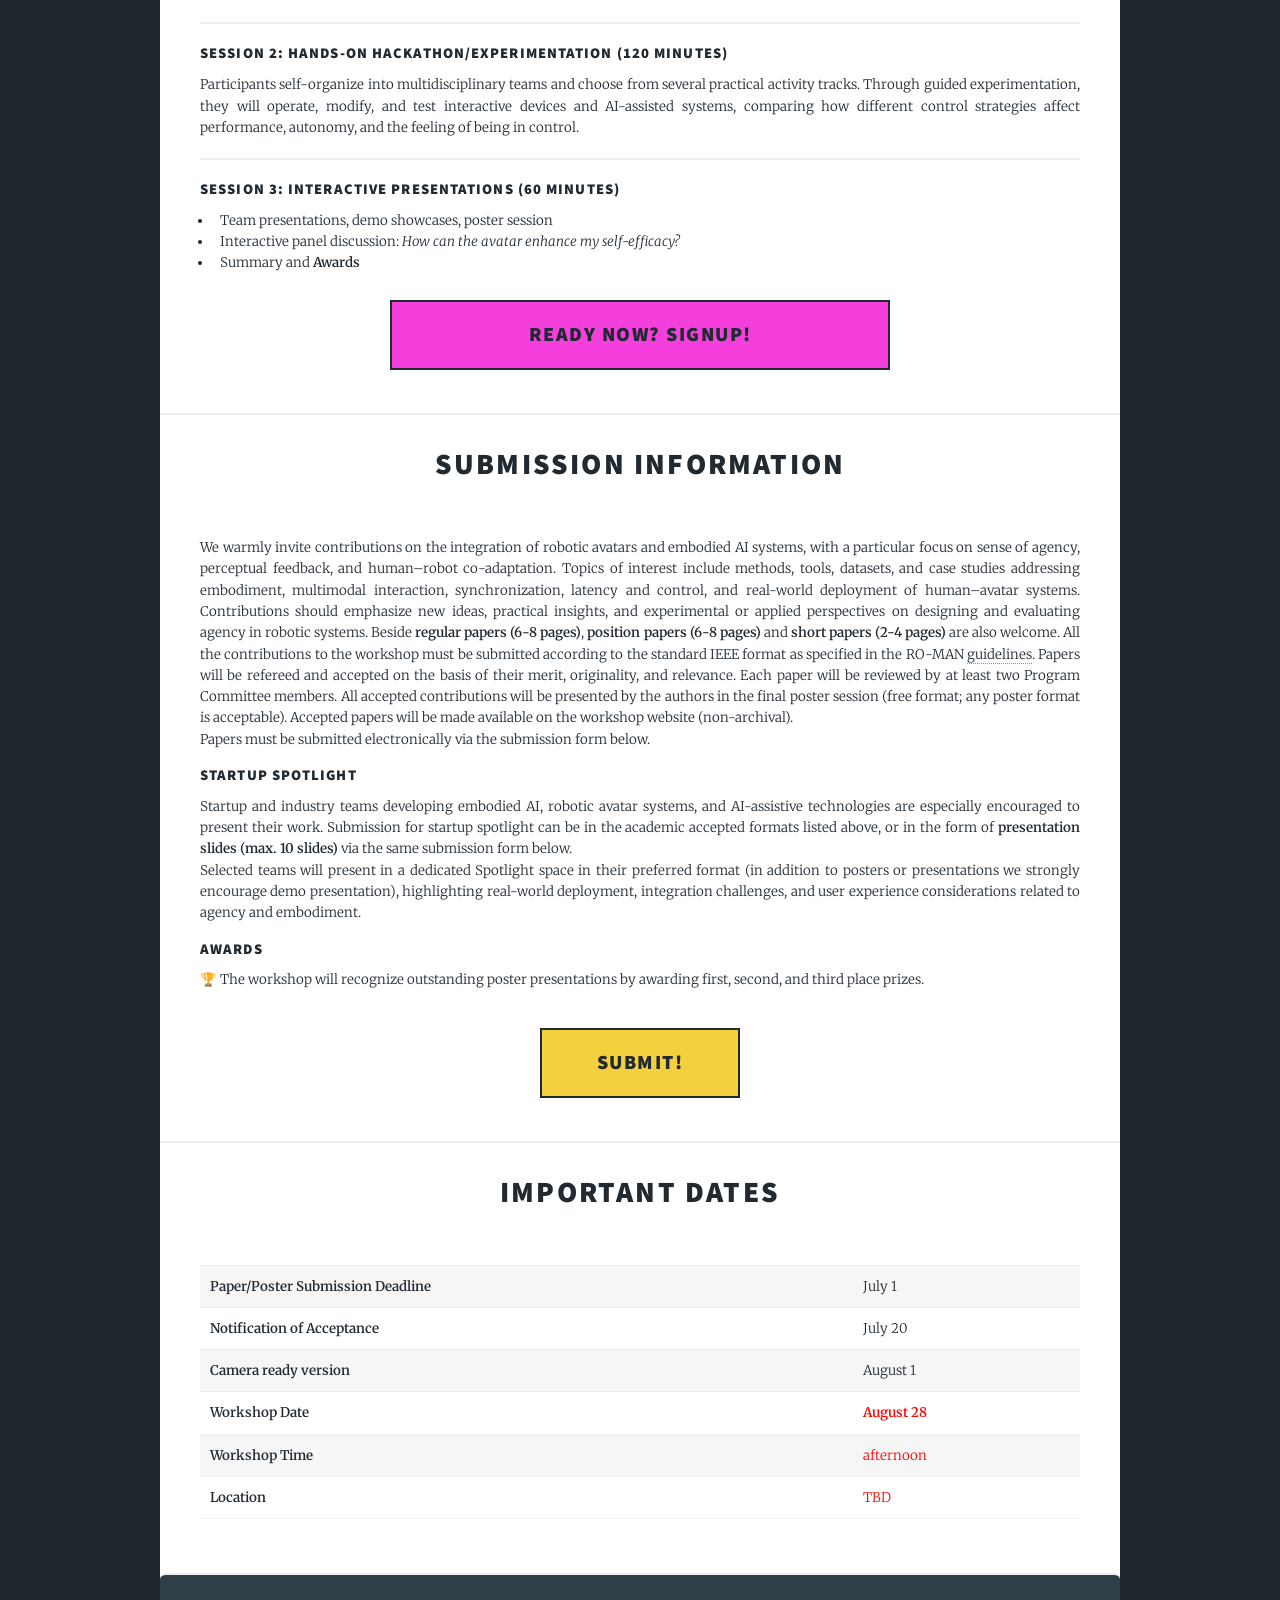
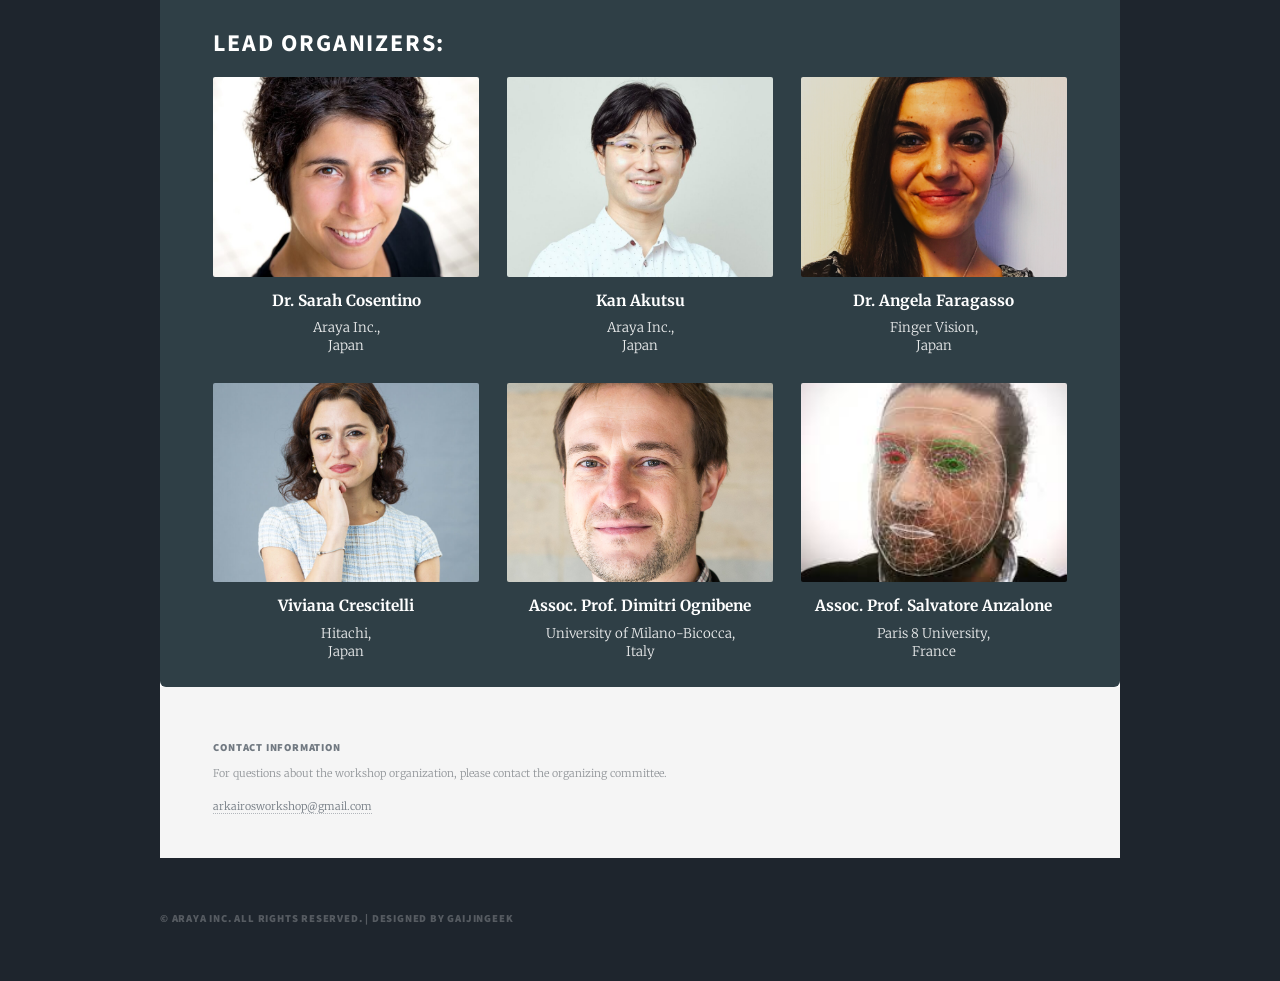
==== commit bb8839fa: "highlighting hands-on" ====
--- a/index.html
+++ b/index.html
@@ -20,8 +20,8 @@
 
 				<!-- Intro -->
 					<div id="intro">
-						<h1>Extended Self II: AI Symbiosis, Agency, and Trust in Robotic Avatars<br />
-						</h1>
+						<h1>HANDS-ON WORKSHOP</h1>
+						<h2>Extended Self II: AI Symbiosis, Agency, and Trust in Robotic Avatars</h2>
 						<p>From Cognitive and Perceptual Foundations to Augmentative AI Control Systems<br />
 						Workshop at RO-MAN 2026</p>
 						<ul class="actions">
@@ -56,34 +56,24 @@
 						<!-- Featured Post -->
 							<article class="post featured">
 								<header class="major">
-									<h2>Workshop Overview</h2>
+									<h2>Experience agency firsthand</h2>
 								</header>
 								<p>
-									In the context of Moonshot Goal 1, which explores the use of Cybernetic Avatars to overcome physical and spatial 
-									constraints, this workshop series focuses on the human challenges accompanying these technological advances. 
-									As robotic avatars become increasingly intelligent and capable of cognitive, physical, and perceptual support, 
-									their effective integration into society depends on solid foundations in psychology, cognitive science, 
-									artificial intelligence, and human factors, all core areas reflected in the	RO-MAN community.
-								</p>
-								<p>
-									A central challenge addressed by this workshop series is how to design, evaluate, and prototype avatar control systems 
-									that preserve a robust Sense of Agency (SoA), particularly under constraints such as latency, limited embodiment, 
-									and AI mediation. Unlike conventional human–robot interaction, avatar control involves users experiencing the 
-									system as an extension of themselves rather than as an external agent, raising fundamental questions about agency, 
-									responsibility, learning, and identity.
-								</p>
-								<p>
-									The first edition of this workshop examined the perceptual and cognitive foundations of hybrid control systems, 
-									focusing on how users experience embodiment, control, and self-extension in avatar-mediated environments. 
-									Building on this foundation, the present edition shifts attention toward assistive intelligence and its role in 
-									supporting users in real-world tasks.
+									What does it feel like to share control with an intelligent system? 
+									How do AI assistance, robotic avatars, and brain-computer interfaces change our experience 
+									of acting, learning, and making decisions? This workshop combines hands-on activities, live 
+									demonstrations, and interactive discussion to explore human agency in the age of AI. 
+									Participants will engage directly with emerging technologies and discuss how they affect 
+									autonomy, self-efficacy, cognitive offloading, and human development. The goal is to create 
+									a space where students and researchers can experience these questions firsthand and 
+									contribute to shaping the future of human-centered intelligent systems.
 								</p>
 								<p style="text-align: center;">
 									<a href="https://forms.gle/1TrdLNruYLSv2xgB7" class="button" style="font-size: 1.5em; width: 200px; height: 70px; background-color: #f43fdc; color: #333; display: inline-flex; align-items: center; justify-content: center;">Signup!</a>
 								</p>
 							</article>
 
-							<!-- Aim & Scope -->
+							<!-- Aim & Scope
 							<article class="post">
 								<header class="major">
 									<h2>Aim & Scope</h2>
@@ -113,7 +103,7 @@
 								<p style="text-align: center;">
 									<a href="https://forms.gle/1TrdLNruYLSv2xgB7" class="button" style="font-size: 1.5em; width: 400px; height: 70px; background-color: #f43fdc; color: #333; display: inline-flex; align-items: center; justify-content: center;">Ready now? Signup!</a>
 								</p>
-							</article>
+							</article> -->
 							
 							<!-- Workshop Structure -->
 							<article class="post">
@@ -121,7 +111,7 @@
 									<h2>Workshop Structure</h2>
 								</header>
 							
-							<p>This workshop is a hands-on workshop where participants will experiment, engineer, and experience
+							<p>This workshop is a <strong>hands-on</strong> workshop where participants will experiment, engineer, and experience
 								differences in perceived sense of agency depending on control parameters.  
 								The workshop is structured into <strong>three cohesive sessions</strong>, balancing theory, experimentation, and synthesis:</p>
 
@@ -135,7 +125,7 @@
 
 							<hr />
 
-							<h3>Session 2: Hands-On Hackathon/Experimentation (90 minutes)</h3>
+							<h3>Session 2: Hands-On Hackathon/Experimentation (120 minutes)</h3>
 							<!-- <p>Participants self‑organize in small teams and select from three tracks, designed for scalability and inclusivity:</p>
 							<ul>
 								<li><strong>Track A:</strong> Multisensory Congruence Micro-Experiments</li>
@@ -143,21 +133,22 @@
 								<li><strong>Track C:</strong> Avatar Embodiment Design and Boundary Experiment</li>
 							</ul> -->
 							<p>
-								Participants self-organize in multidisciplinary teams and select from different tracks, designed for
-								scalability and inclusivity. All tracks aim to explore how system-level design choices affect perceived
-								control and embodiment
+								Participants self-organize into multidisciplinary teams and choose from several practical 
+								activity tracks. Through guided experimentation, they will operate, modify, and test 
+								interactive devices and AI-assisted systems, comparing how different control strategies 
+								affect performance, autonomy, and the feeling of being in control.
 							</p>
 
 							<hr />
 
-							<h3>Session 3: Presentations and Theoretical Integration (90 minutes)</h3>
+							<h3>Session 3: Interactive presentations (60 minutes)</h3>
 							<ul>
-								<li>Team presentations, demo showcases</li>
-								<li>Interactive <strong>panel discussion:</strong> <em>How can the avatar enhance my self-efficacy?</em></li>
-								<li>Summary and guidelines for designing SoA-aware AI-assisted control architectures</li>
+								<li>Team presentations, demo showcases, poster session</li>
+								<li>Interactive panel discussion: <em>How can the avatar enhance my self-efficacy?</em></li>
+								<li>Summary and <strong>Awards</strong></li>
 							</ul>
 							<p style="text-align: center;">
-								<a href="https://forms.gle/1TrdLNruYLSv2xgB7" class="button" style="font-size: 1.5em; width: 500px; height: 70px; background-color: #f43fdc; color: #333; display: inline-flex; align-items: center; justify-content: center;">Maybe ready NOW? Signup!</a>
+								<a href="https://forms.gle/1TrdLNruYLSv2xgB7" class="button" style="font-size: 1.5em; width: 500px; height: 70px; background-color: #f43fdc; color: #333; display: inline-flex; align-items: center; justify-content: center;">Ready NOW? Signup!</a>
 							</p>
 							</article>
 
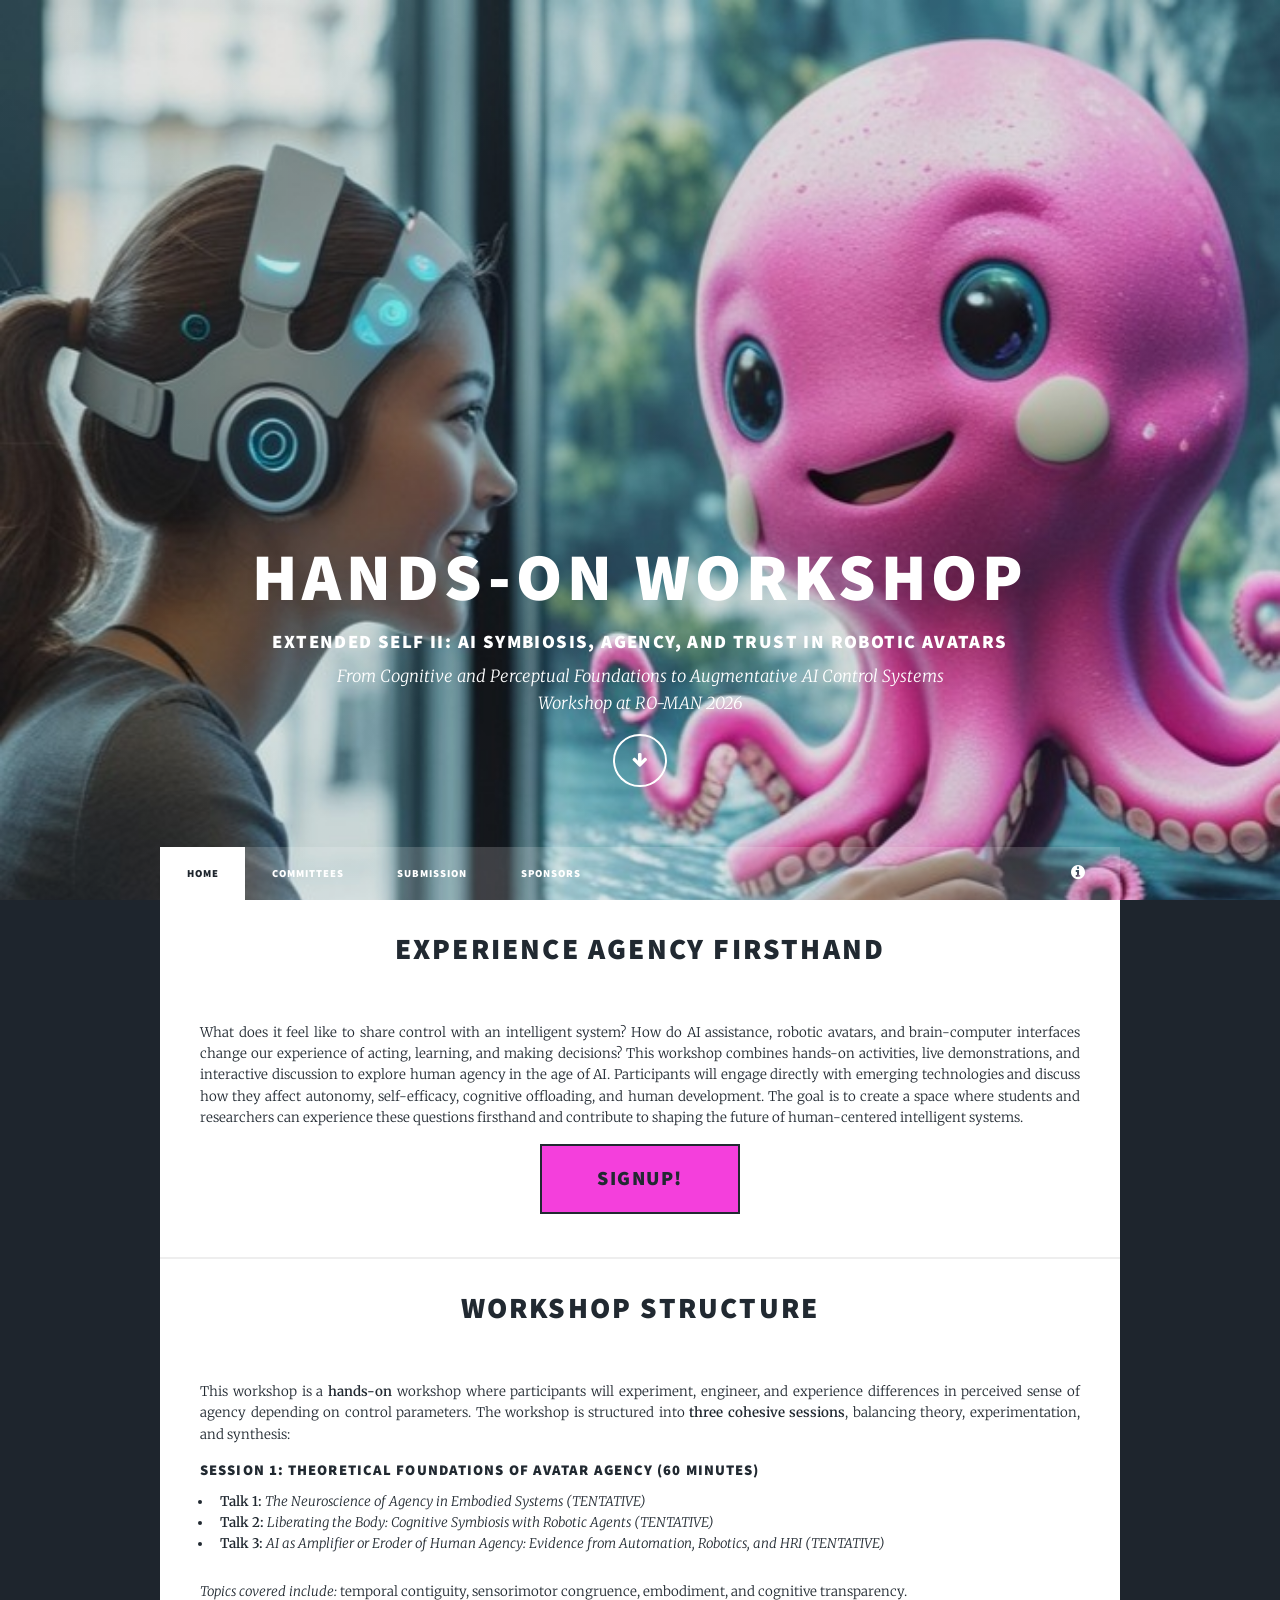
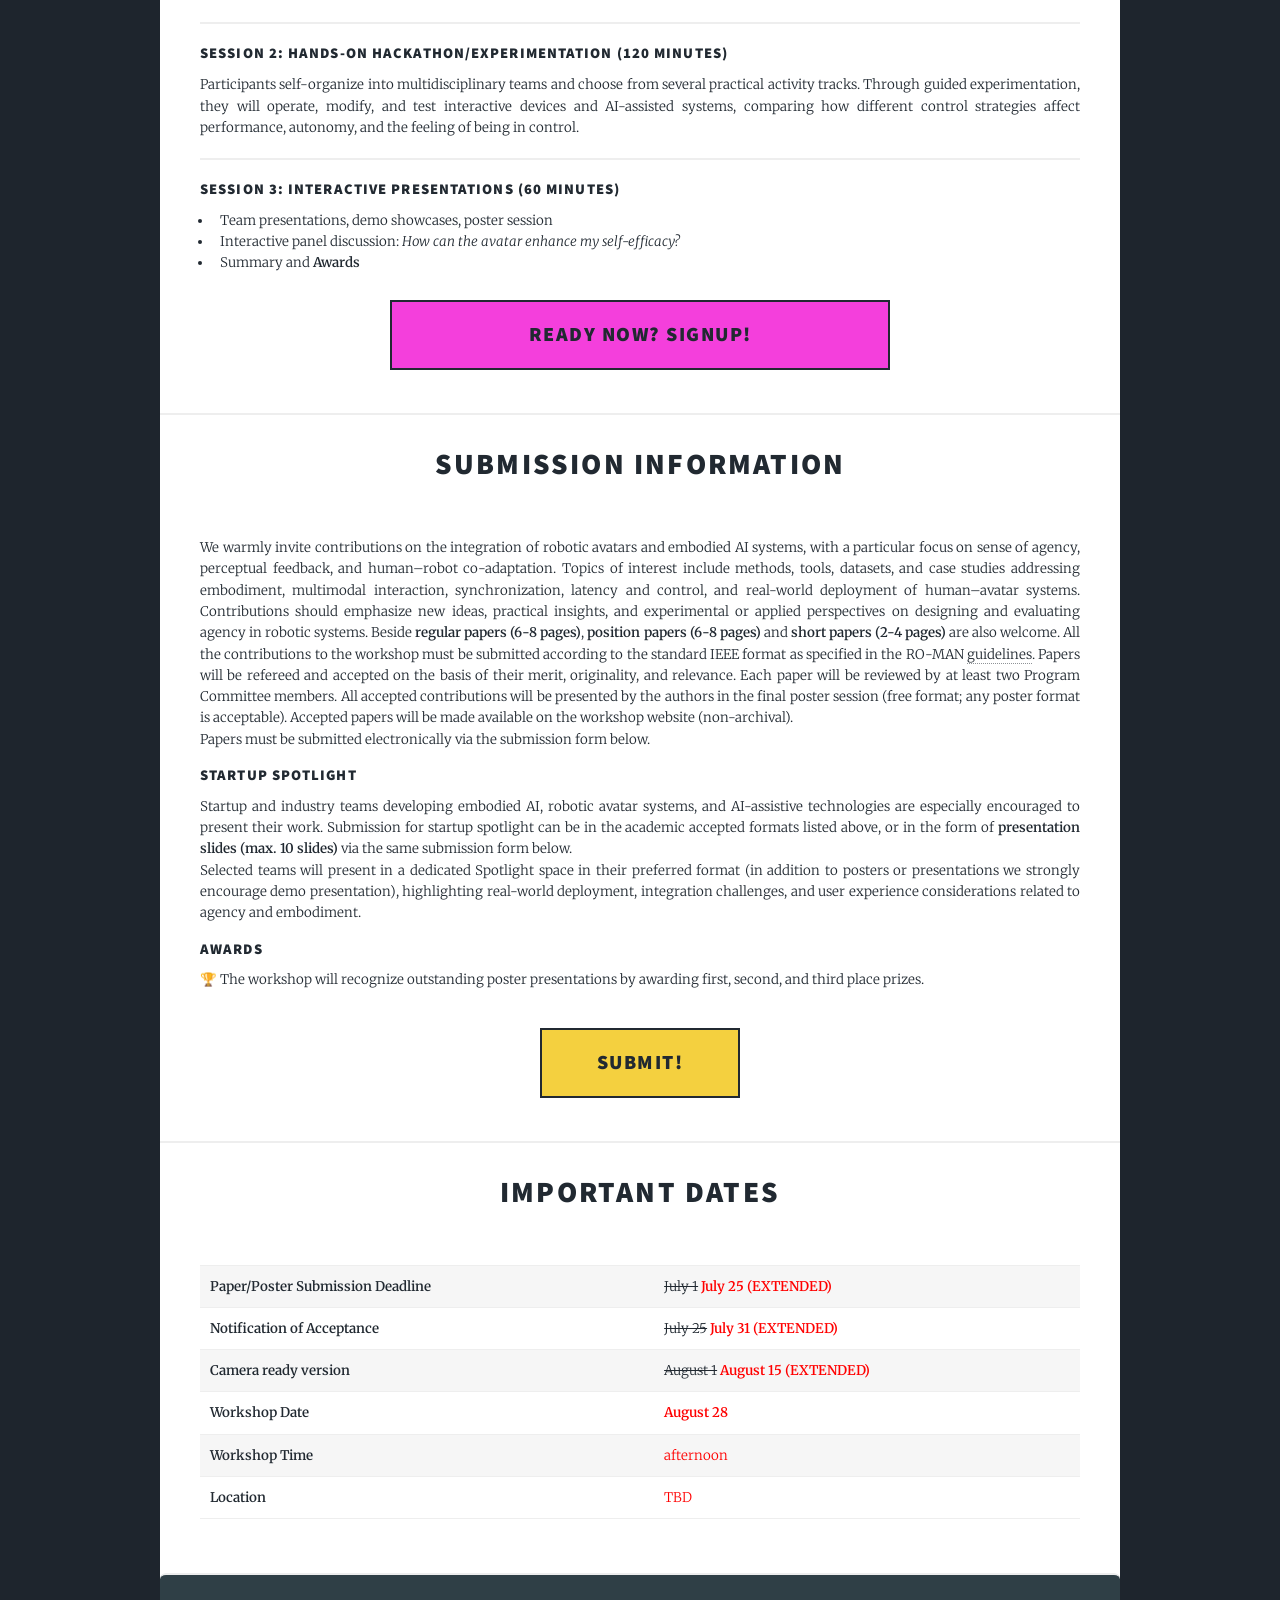
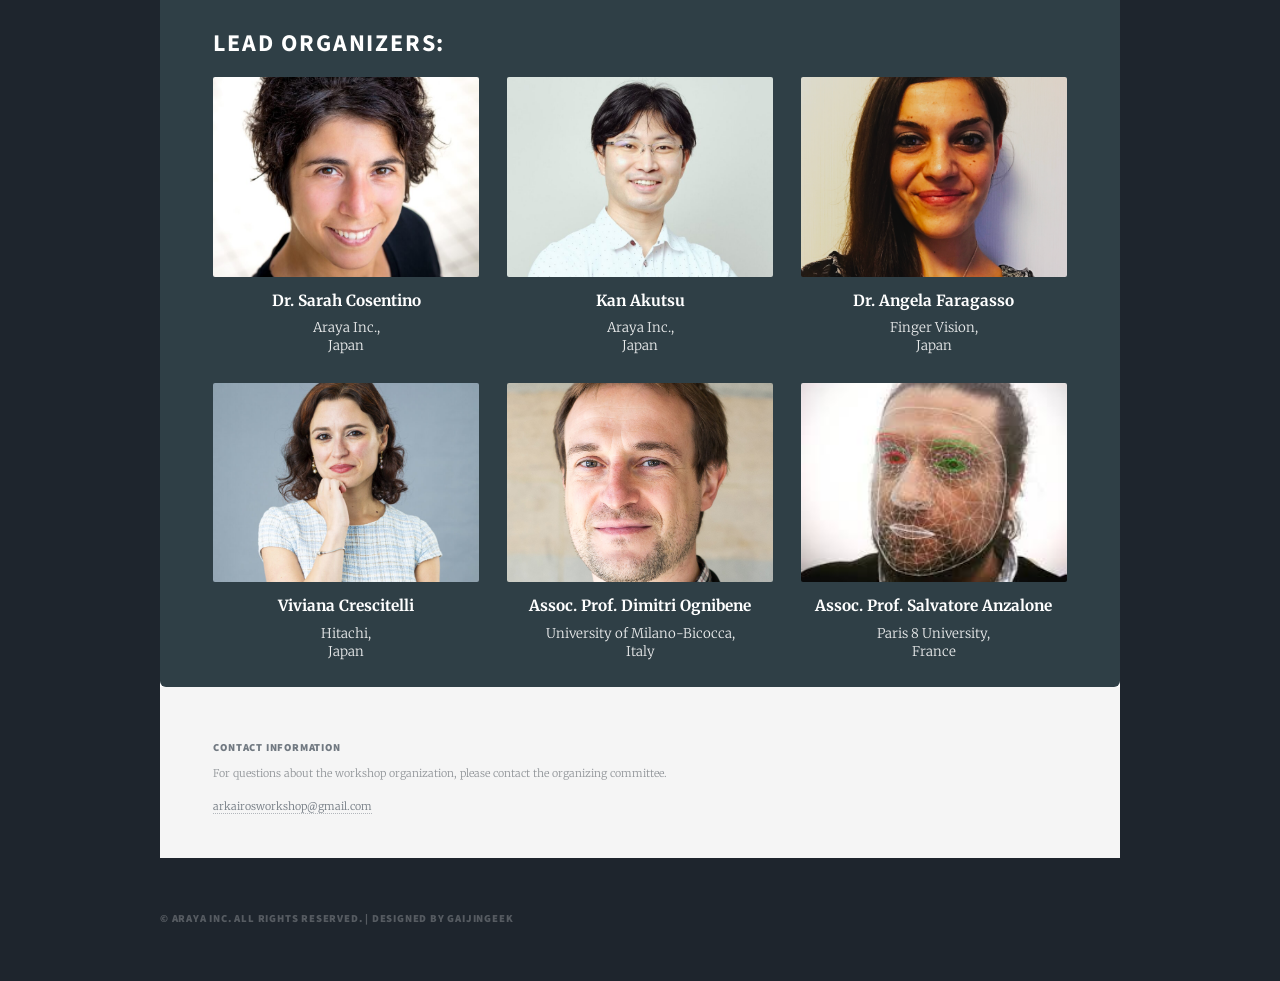
==== commit a59348a8: "extended deadline" ====
--- a/index.html
+++ b/index.html
@@ -202,15 +202,15 @@
 										<tbody>
 											<tr>
 												<td><strong>Paper/Poster Submission Deadline</strong></td>
-												<td>July 1</td>
+												<td><s>July 1</s> <strong style="color: red;">July 25 (EXTENDED)</strong></td>
 											</tr>
 											<tr>
 												<td><strong>Notification of Acceptance</strong></td>
-												<td>July 20</td>
+												<td><s>July 25</s> <strong style="color: red;">July 31 (EXTENDED)</td>
 											</tr>
 											<tr>
 												<td><strong>Camera ready version</strong></td>
-												<td>August 1</td>
+												<td><s>August 1</s> <strong style="color: red;">August 15 (EXTENDED)</td>
 											</tr>
 											<tr>
 												<td><strong>Workshop Date</strong></td>
